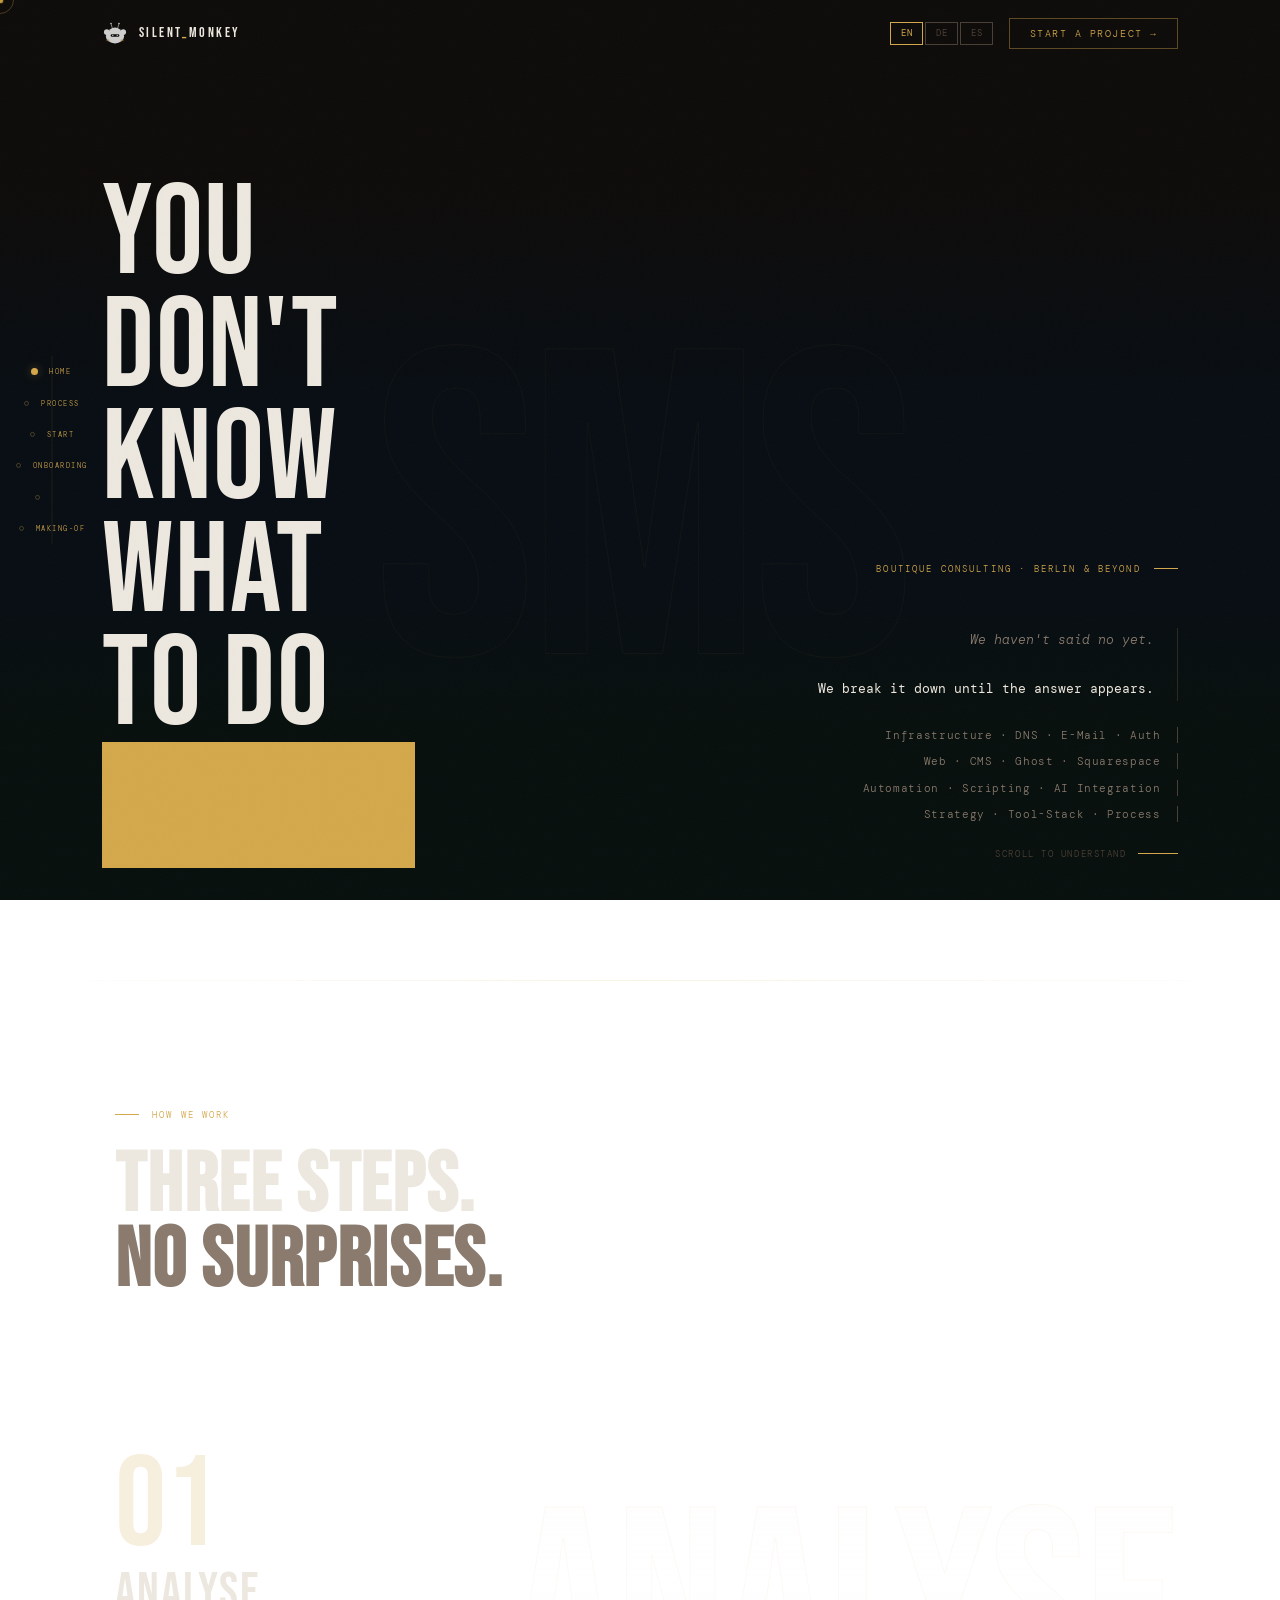
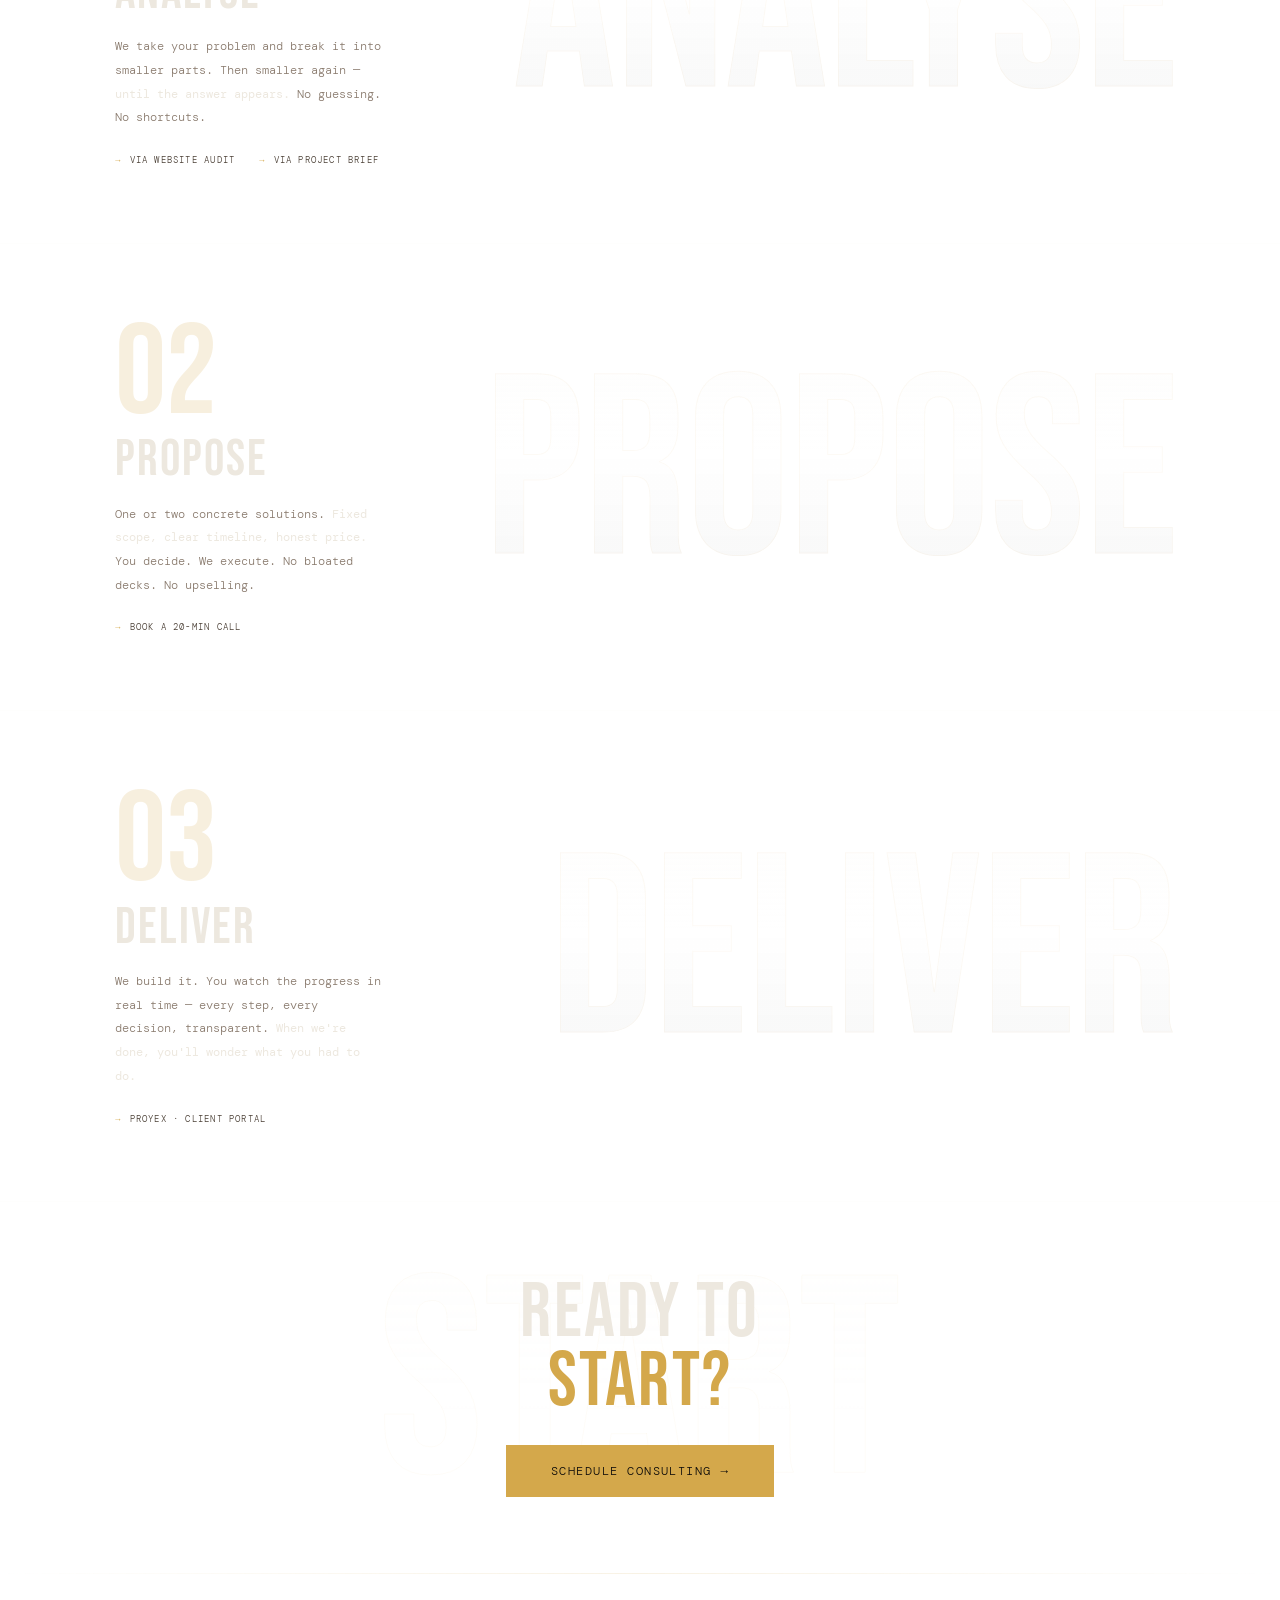
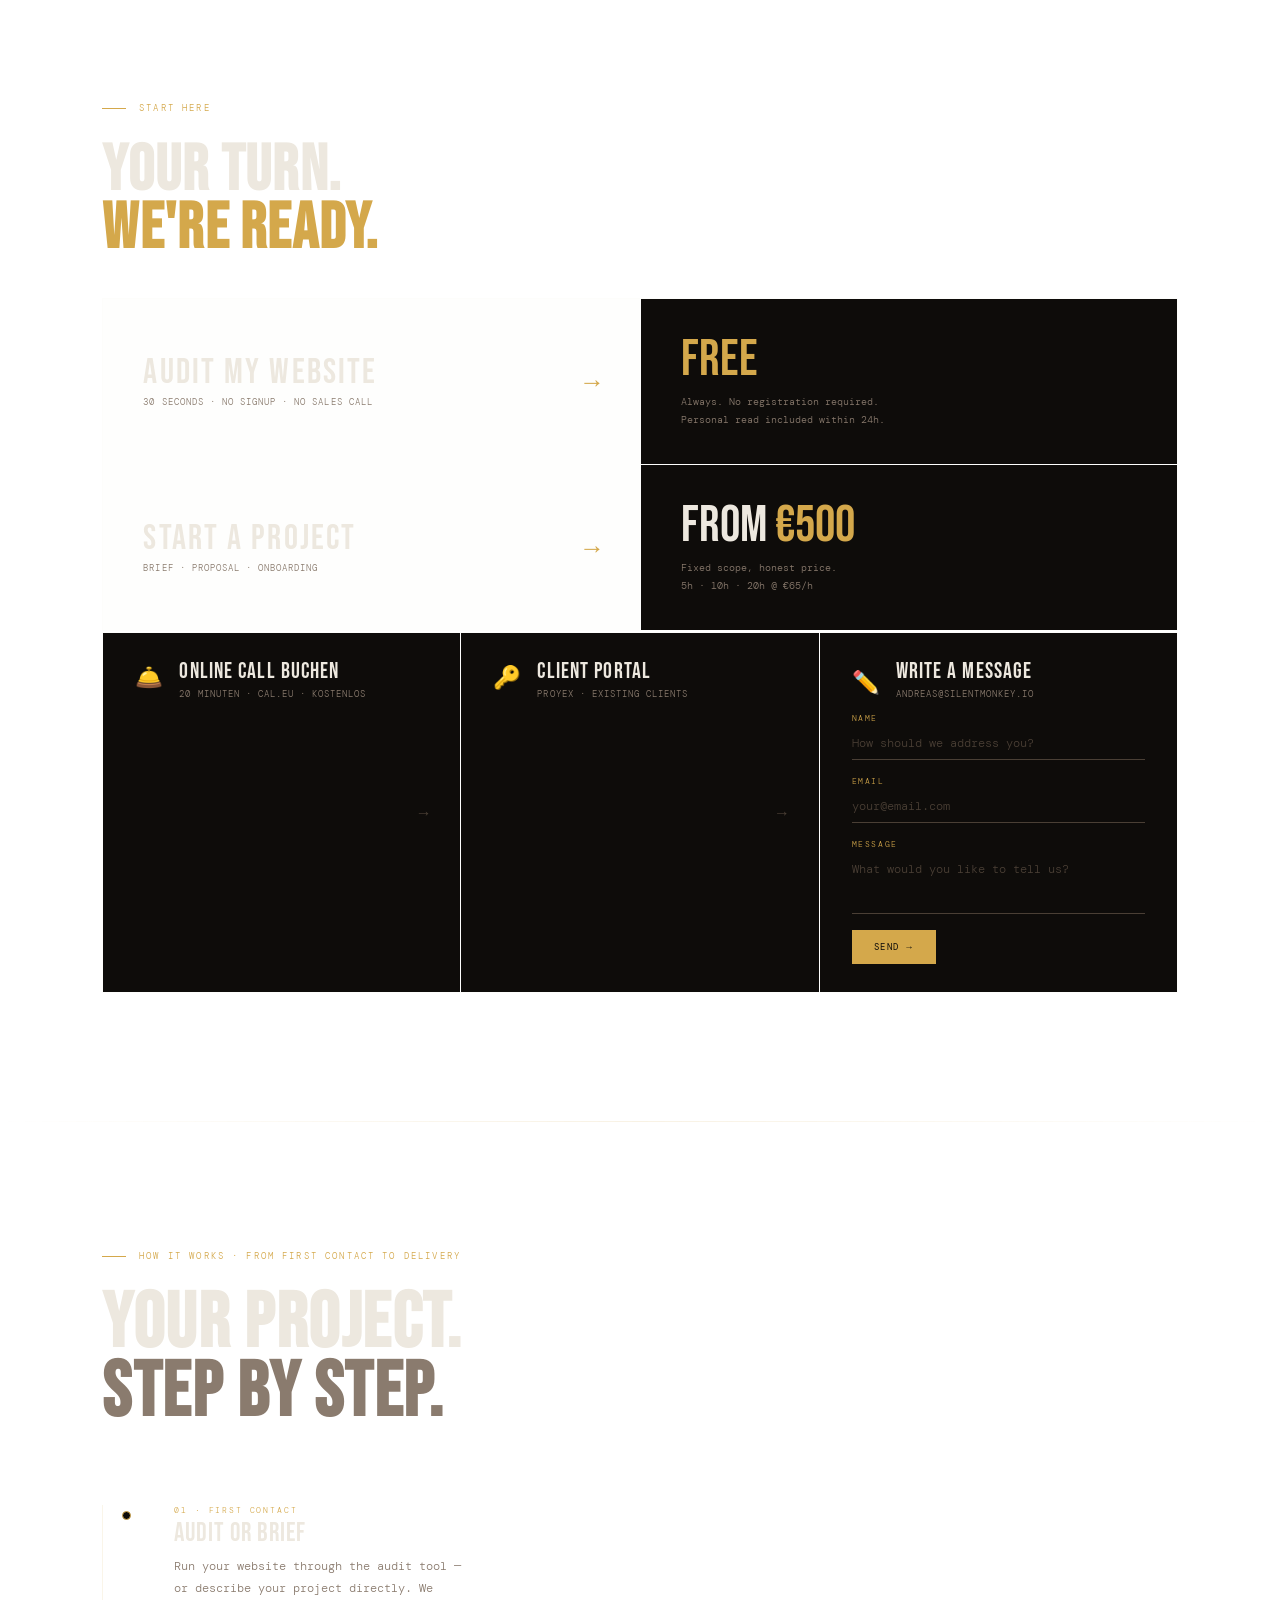
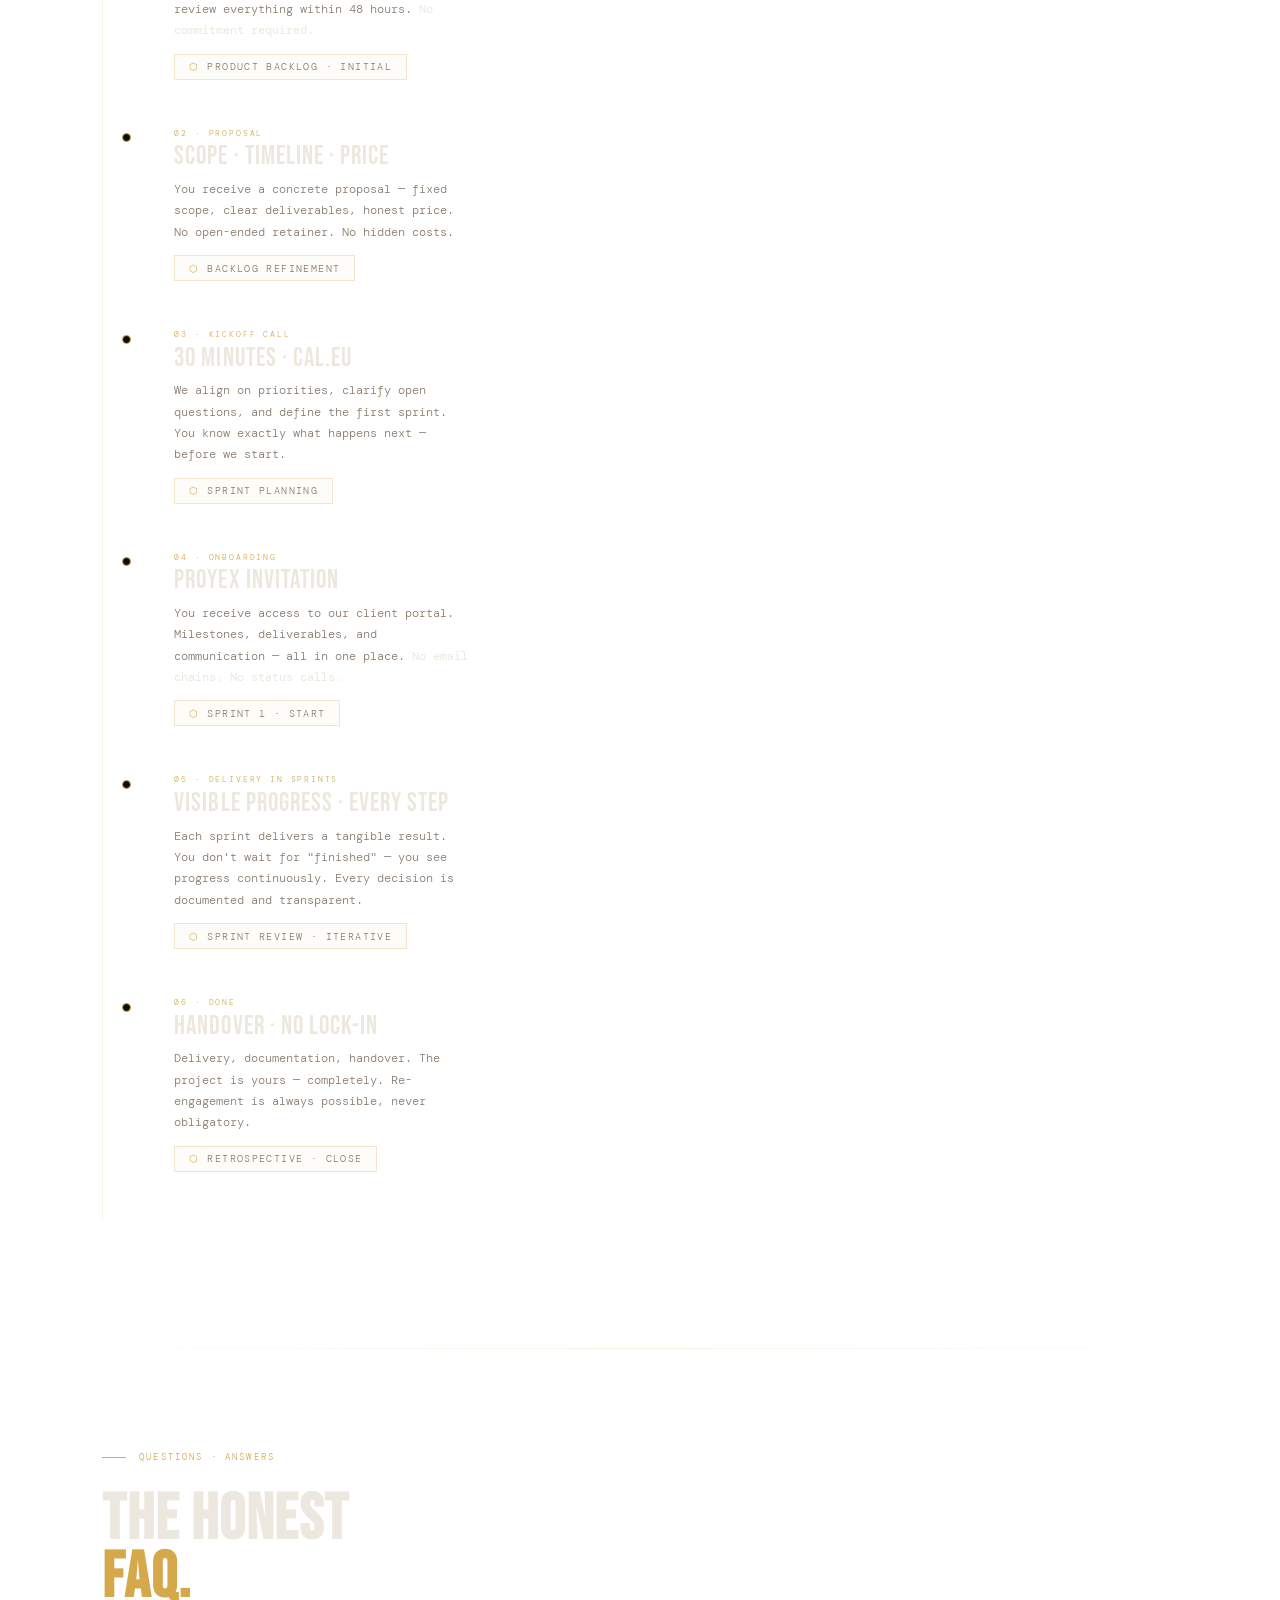
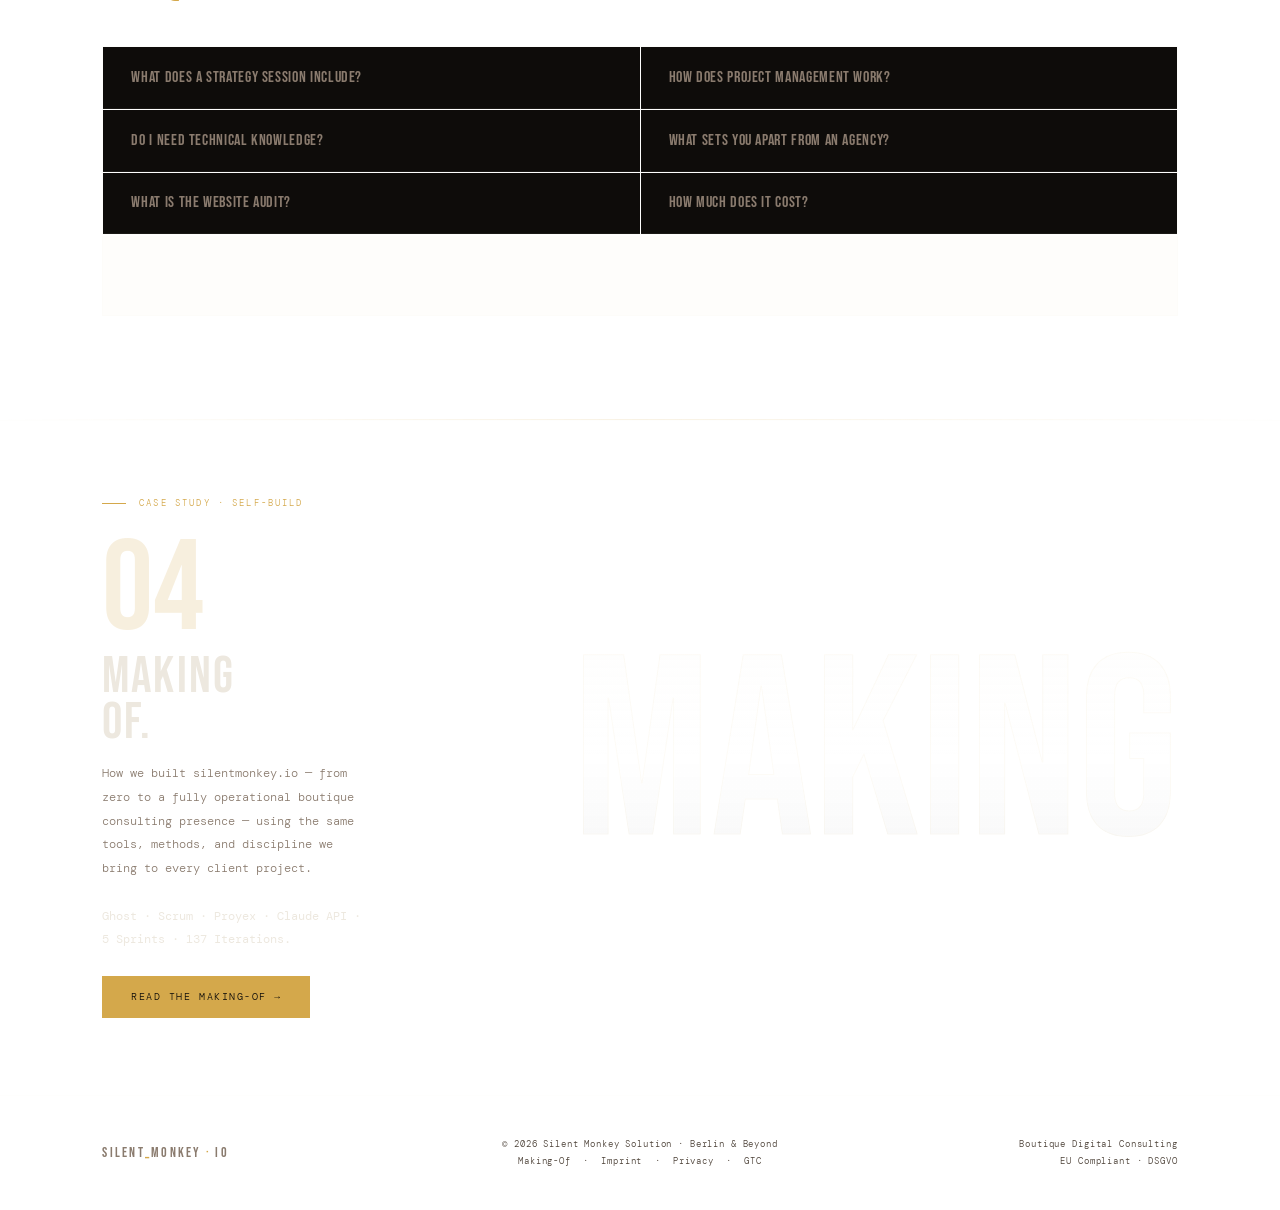
==== index.html @ f07a686a "Add files via upload mit _nav" ====
<!DOCTYPE html>
<html lang="en">
<head>
  <meta charset="UTF-8">
  <meta name="viewport" content="width=device-width, initial-scale=1.0">
  <title>Silent Monkey Solution — Boutique Digital Consulting</title>
  <link href="https://fonts.googleapis.com/css2?family=Bebas+Neue&family=DM+Mono:ital,wght@0,300;0,400;1,300&display=swap" rel="stylesheet">
  <style>
    *, *::before, *::after { box-sizing: border-box; margin: 0; padding: 0; }

    :root {
      --fg:     #ede8df;
      --muted:  #8a7b6e;
      --dim:    #4a3f35;
      --accent: #d4a84b;
      --font-d: "Bebas Neue", sans-serif;
      --font-m: "DM Mono", monospace;
      --pad:    clamp(4rem, 8vw, 7rem);
      --pad-l:  clamp(4.5rem, 9vw, 8rem);
      --max-w:  1280px; /* left side accounts for dot nav */
      --zone-1: #0e0c0a;
      --zone-2: #080e14;
      --zone-3: #08100e;
    }

    #zone-hero    { padding-left: var(--pad-l); }
    #zone-process { padding-left: 0; }
    .process-head { padding-left: var(--pad-l); }
    .step         { padding-left: var(--pad-l); }
    .cta-bridge   { padding-left: var(--pad-l); }
    #zone-start   { padding-left: var(--pad-l); }
    #zone-onboarding { padding-left: var(--pad-l); }
    #zone-faq     { padding-left: var(--pad-l); }
    #zone-making  { padding-left: var(--pad-l); }
    footer        { padding-left: var(--pad-l); }

    body {
      color: var(--fg);
      font-family: var(--font-m);
      font-weight: 300;
      overflow-x: hidden;
      cursor: none;
      background: linear-gradient(
        180deg,
        var(--zone-1)  0%,
        var(--zone-1)  20%,
        var(--zone-2)  45%,
        var(--zone-2)  65%,
        var(--zone-3)  80%,
        var(--zone-3)  100%
      );
      background-attachment: fixed;
    }

    /* ── MAX WIDTH — concentrated, boutique ── */
    .site-wrapper {
      max-width: var(--max-w);
      margin: 0 auto;
      position: relative;
      box-shadow: 0 0 120px rgba(0,0,0,.6);
    }

    ::selection { background: var(--accent); color: #0e0c0a; }

    body::after {
      content: '';
      position: fixed; inset: 0;
      pointer-events: none; z-index: 500; opacity: .022;
      background-image: url("data:image/svg+xml,%3Csvg viewBox='0 0 200 200' xmlns='http://www.w3.org/2000/svg'%3E%3Cfilter id='n'%3E%3CfeTurbulence type='fractalNoise' baseFrequency='.85' numOctaves='4' stitchTiles='stitch'/%3E%3C/filter%3E%3Crect width='100%25' height='100%25' filter='url(%23n)'/%3E%3C/svg%3E");
      background-size: 180px;
    }

    /* ── CURSOR ── */
    .cur   { position: fixed; width: 7px; height: 7px; background: var(--accent); border-radius: 50%; pointer-events: none; z-index: 9999; transform: translate(-50%,-50%); mix-blend-mode: difference; }
    .cur-r { position: fixed; width: 28px; height: 28px; border: 1px solid rgba(212,168,75,.3); border-radius: 50%; pointer-events: none; z-index: 9998; transform: translate(-50%,-50%); transition: width .2s, height .2s, border-color .2s; }
    body:has(a:hover) .cur-r,
    body:has(button:hover) .cur-r { width: 44px; height: 44px; border-color: var(--accent); }

    /* ── HEADER ── */
    .site-header {
      position: sticky; top: 0; left: 0; right: 0; z-index: 200;
      padding: 1.1rem var(--pad);
      display: flex; align-items: center; justify-content: space-between;
      transition: background .4s, border-color .4s;
      border-bottom: 1px solid transparent;
    }
    .site-header.on {
      background: rgba(14,12,10,.94);
      backdrop-filter: blur(14px);
      border-color: rgba(237,232,223,.06);
    }

    .logo-wrap {
      display: flex; align-items: center; gap: .65rem;
      text-decoration: none; transition: opacity .3s;
    }
    .logo-wrap:hover { opacity: .75; }

    .logo-mark { width: 26px; height: 26px; flex-shrink: 0; opacity: .8; transition: opacity .3s; }
    .logo-wrap:hover .logo-mark { opacity: 1; }

    .logo-text { font-family: var(--font-d); font-size: .85rem; letter-spacing: .18em; color: var(--fg); }
    .logo-text b { color: var(--accent); font-weight: 400; }

    /* ── LANG SWITCHER ── */
    .lang-sw { display: flex; gap: 2px; }
    .lbtn {
      background: none; border: 1px solid var(--dim);
      color: var(--dim); font-family: var(--font-m);
      font-size: .58rem; letter-spacing: .1em;
      padding: .28rem .6rem; cursor: none;
      transition: all .2s;
    }
    .lbtn.active, .lbtn:hover { border-color: var(--accent); color: var(--accent); }
    .lbtn.loading { opacity: .4; pointer-events: none; }
    .header-cta {
      font-family: var(--font-m); font-size: .6rem;
      letter-spacing: .16em; text-transform: uppercase;
      color: var(--accent); border: 1px solid rgba(212,168,75,.4);
      padding: .5rem 1.2rem; text-decoration: none; cursor: none;
      transition: background .2s, color .2s;
    }
    .header-cta:hover { background: var(--accent); color: #0e0c0a; }

    /* ── DOT NAV ── */
    .dot-nav {
      position: fixed; left: max(1rem, calc(50% - var(--max-w)/2 + 1rem));
      top: 50%; transform: translateY(-50%);
      z-index: 300; display: flex; flex-direction: column; align-items: center;
    }
    .dot-rail {
      position: absolute; left: 50%; top: 0; bottom: 0;
      width: 1px; background: rgba(212,168,75,.1); transform: translateX(-50%);
    }
    .dot-item {
      position: relative; display: flex; align-items: center;
      gap: .75rem; padding: .7rem 0; cursor: none; z-index: 1;
    }
    .dot {
      width: 5px; height: 5px; border-radius: 50%;
      border: 1px solid rgba(212,168,75,.3); background: transparent;
      transition: all .3s; flex-shrink: 0; position: relative; z-index: 2;
    }
    .dot-item.active .dot {
      background: var(--accent); border-color: var(--accent);
      box-shadow: 0 0 7px rgba(212,168,75,.4); transform: scale(1.4);
    }
    .dot-label {
      font-size: .46rem; letter-spacing: .2em; text-transform: uppercase;
      color: var(--accent); white-space: nowrap; opacity: 0;
      transform: translateX(-4px); transition: opacity .2s, transform .2s;
      pointer-events: none;
    }
    .dot-item:hover .dot-label,
    .dot-item.active .dot-label { opacity: 1; transform: translateX(0); }
    .dot-item:hover .dot { border-color: var(--accent); background: rgba(212,168,75,.15); }

    /* ── SHARED ── */
    .tag {
      font-size: .56rem; letter-spacing: .24em; text-transform: uppercase;
      color: var(--accent); display: flex; align-items: center; gap: .8rem;
      margin-bottom: 1.75rem;
    }
    .tag::before { content: ''; width: 1.5rem; height: 1px; background: var(--accent); }

    .sep { height: 1px; background: linear-gradient(90deg, transparent, rgba(212,168,75,.15), transparent); }

    .rv { opacity: 0; transform: translateY(1.6rem); transition: opacity .7s ease, transform .7s ease; }
    .rv.in { opacity: 1; transform: none; }
    .d1 { transition-delay: .1s; } .d2 { transition-delay: .2s; } .d3 { transition-delay: .3s; }

    .btn-fill {
      display: inline-block; font-family: var(--font-m); font-size: .6rem;
      letter-spacing: .16em; text-transform: uppercase; color: #0e0c0a;
      background: var(--accent); border: none; padding: .9rem 1.8rem;
      cursor: none; text-decoration: none; transition: opacity .2s, transform .15s;
    }
    .btn-fill:hover { opacity: .82; transform: translateY(-2px); }

    /* ── HERO ANIMATION ── */
    .hero-hl-anim {
      font-family: var(--font-d);
      font-size: clamp(3.5rem, 10vw, 10rem);
      line-height: .88; letter-spacing: .01em;
      color: var(--fg);
      position: relative;
      display: flex; flex-direction: column;
    }

    .hl-line {
      display: block;
      opacity: 0;
      transform: translateY(-120px);
      /* will be animated via JS */
    }

    .hl-line.dropped {
      animation: dropBounce .7s cubic-bezier(.22,.61,.36,1) forwards;
    }

    .hl-line.final {
      opacity: 1;
      transform: none;
    }

    @keyframes dropBounce {
      0%   { opacity: 1; transform: translateY(-110px); }
      65%  { transform: translateY(10px); }
      80%  { transform: translateY(-5px); }
      92%  { transform: translateY(3px); }
      100% { opacity: 1; transform: translateY(0); }
    }

    /* WE DO! line — gold block then revealed */
    .hl-wedo { position: relative; }

    .wedo-block {
      display: inline-block;
      background: var(--accent);
      color: var(--accent);
      padding: .05em .15em;
      position: relative;
      transition: background 1.4s ease, color 1s ease .5s;
    }

    .wedo-block.revealed {
      background: transparent;
      color: var(--accent);
    }

    /* hero aside stays hidden until animation done */
    .hero-aside { opacity: 0; transition: opacity 1.2s ease; }
    .hero-aside.show { opacity: 1; }
    #zone-hero {
      min-height: 100svh;
      display: flex; flex-direction: column; justify-content: flex-end;
      padding: var(--pad); padding-top: 7rem;
      padding-bottom: clamp(4rem, 9vw, 7rem);
      position: relative; overflow: hidden;
    }

    .hero-ghost {
      position: absolute; font-family: var(--font-d);
      font-size: clamp(11rem, 34vw, 38rem); color: transparent;
      -webkit-text-stroke: 1px rgba(212,168,75,.04);
      top: 50%; left: 50%; transform: translate(-50%, -50%);
      white-space: nowrap; pointer-events: none; user-select: none;
      letter-spacing: -.02em; animation: glow 9s ease-in-out infinite;
    }
    @keyframes glow { 0%,100%{opacity:.35} 50%{opacity:.8} }

    .hero-inner {
      display: grid; grid-template-columns: 1fr 1fr;
      gap: 2rem; align-items: end; position: relative; z-index: 2;
    }

    .hero-hl {
      font-family: var(--font-d);
      font-size: clamp(3.5rem, 10vw, 10rem);
      line-height: .86; letter-spacing: .01em; color: var(--fg);
    }
    .hero-hl em { color: var(--accent); font-style: normal; display: block; }

    /* Right side — pushed to right edge */
    .hero-aside {
      display: flex; flex-direction: column; gap: 1.6rem;
      padding-bottom: .5rem;
      align-items: flex-end; text-align: right;
    }

    .hero-aside .tag { justify-content: flex-end; }
    .hero-aside .tag::before { display: none; }
    .hero-aside .tag::after { content: ''; width: 1.5rem; height: 1px; background: var(--accent); }

    .hero-claim {
      font-size: clamp(.74rem, 1vw, .88rem); color: var(--muted);
      font-style: italic; line-height: 1.9;
      border-right: 1px solid rgba(212,168,75,.18);
      border-left: none;
      padding-right: 1.4rem; padding-left: 0;
      text-align: right;
    }
    .hero-claim strong { color: var(--fg); font-style: normal; font-weight: 400; }

    .hero-statements { display: flex; flex-direction: column; gap: .65rem; align-items: flex-end; }
    .statement {
      font-size: .67rem; letter-spacing: .06em; color: var(--muted);
      padding-right: 1rem; padding-left: 0;
      border-right: 1px solid var(--dim); border-left: none;
      line-height: 1.5; transition: color .2s, border-color .2s;
      text-align: right;
    }
    .statement:hover { color: var(--fg); border-color: var(--accent); }

    .scan {
      display: flex; align-items: center; gap: .7rem; flex-direction: row-reverse;
      font-size: .54rem; letter-spacing: .18em; text-transform: uppercase; color: var(--dim);
    }
    .scan-line { width: 2.5rem; height: 1px; background: var(--dim); position: relative; overflow: hidden; }
    .scan-line::after { content: ''; position: absolute; inset: 0; left: -100%; background: var(--accent); animation: sl 3s ease-in-out infinite; }
    @keyframes sl { 0%{left:-100%} 100%{left:100%} }

    /* ── ZONE 2 · PROCESS ── */
    #zone-process { padding-top: clamp(5rem, 10vw, 8rem); }

    .process-head { padding-right: var(--pad); padding-bottom: clamp(3rem, 6vw, 5rem); text-align: left; }
    .process-head h2 {
      font-family: var(--font-d);
      font-size: clamp(2.8rem, 6.5vw, 5.5rem);
      line-height: .9; letter-spacing: .02em; margin-top: .75rem;
    }
    .process-head h2 em { color: var(--muted); font-style: normal; }

    .step {
      padding: clamp(3rem, 6vw, 5rem) var(--pad) clamp(3rem, 6vw, 5rem) var(--pad-l);
      border-top: 1px solid rgba(237,232,223,.06);
      position: relative; overflow: hidden;
      transition: background .35s;
    }
    .step:hover { background: rgba(212,168,75,.028); }

    /* Ghost capital letters — inverted vertical gradient inside outline */
    .step-ghost {
      position: absolute; font-family: var(--font-d);
      font-size: clamp(7rem, 20vw, 20rem);
      top: 50%; right: var(--pad); transform: translateY(-50%);
      line-height: 1; pointer-events: none; user-select: none;
      /* Inverted gradient inside the letter shape */
      background: linear-gradient(
        180deg,
        rgba(237,232,223,.07) 0%,
        rgba(14,12,10,.0)  40%,
        rgba(8,16,12,.04)  100%
      );
      -webkit-background-clip: text;
      background-clip: text;
      color: transparent;
      -webkit-text-stroke: 1px rgba(212,168,75,.055);
      transition: -webkit-text-stroke-color .35s;
    }
    .step:hover .step-ghost { -webkit-text-stroke-color: rgba(212,168,75,.18); }

    .step-in { max-width: 52%; position: relative; z-index: 2; }

    .step-n {
      font-family: var(--font-d);
      font-size: clamp(4rem, 10vw, 8.5rem);
      line-height: .85; color: var(--accent); opacity: .18;
      margin-bottom: .5rem; transition: opacity .3s;
    }
    .step:hover .step-n { opacity: .5; }

    .step-title {
      font-family: var(--font-d);
      font-size: clamp(1.8rem, 4vw, 3.5rem);
      line-height: .9; letter-spacing: .04em; color: var(--fg);
      margin-bottom: 1.2rem; transition: color .3s;
    }
    .step:hover .step-title { color: var(--accent); }

    .step-body { font-size: clamp(.72rem, .95vw, .82rem); color: var(--muted); line-height: 1.95; max-width: 38ch; }
    .step-body strong { color: var(--fg); font-weight: 400; }

    .step-paths { display: flex; gap: 1.5rem; margin-top: 1.5rem; flex-wrap: wrap; }
    .path-hint {
      display: flex; align-items: center; gap: .5rem;
      font-size: .54rem; letter-spacing: .14em; text-transform: uppercase;
      color: var(--dim); text-decoration: none;
      transition: color .2s;
    }
    .path-hint::before { content: '→'; color: var(--accent); }
    .path-hint:hover { color: var(--accent); }

    /* ── CTA BRIDGE — centered with ghost ── */
    .cta-bridge {
      padding: clamp(3rem, 6vw, 5rem) var(--pad);
      border-top: 1px solid rgba(237,232,223,.06);
      display: flex; flex-direction: column; align-items: center;
      justify-content: center; gap: 1.75rem; text-align: center;
      position: relative; overflow: hidden;
    }
    .cta-bridge-ghost {
      position: absolute; font-family: var(--font-d);
      font-size: clamp(8rem, 22vw, 22rem);
      top: 50%; left: 50%; transform: translate(-50%, -50%);
      line-height: 1; pointer-events: none; user-select: none;
      background: linear-gradient(180deg, rgba(237,232,223,.05) 0%, rgba(14,12,10,0) 60%);
      -webkit-background-clip: text; background-clip: text;
      color: transparent;
      -webkit-text-stroke: 1px rgba(212,168,75,.04);
      white-space: nowrap;
    }
    .cta-hl {
      font-family: var(--font-d);
      font-size: clamp(2.5rem, 6vw, 5rem); line-height: .9; letter-spacing: .03em;
      position: relative; z-index: 2;
    }
    .cta-hl em { color: var(--accent); font-style: normal; }
    .cta-bridge .btn-fill { position: relative; z-index: 2; }

    /* ── ZONE 3 · ONBOARDING TIMELINE ── */
    #zone-onboarding {
      padding: clamp(5rem, 10vw, 8rem) var(--pad);
      position: relative; overflow: hidden;
    }

    .onboarding-head { margin-bottom: clamp(3rem, 6vw, 5rem); }
    .onboarding-h {
      font-family: var(--font-d);
      font-size: clamp(2.5rem, 6vw, 5rem);
      line-height: .9; letter-spacing: .02em; margin-top: .75rem;
    }
    .onboarding-h em { color: var(--muted); font-style: normal; }

    /* Vertical timeline */
    .timeline {
      display: flex; flex-direction: column;
      position: relative; max-width: 680px;
    }

    .timeline::before {
      content: '';
      position: absolute; left: 0; top: 0; bottom: 0;
      width: 1px; background: rgba(212,168,75,.12);
    }

    .tl-item {
      display: grid; grid-template-columns: 3rem 1fr;
      gap: 1.5rem; padding-bottom: 3rem;
      position: relative;
      opacity: 0; transform: translateX(-1rem);
      transition: opacity .6s ease, transform .6s ease;
    }
    .tl-item.in { opacity: 1; transform: none; }

    .tl-dot-wrap {
      display: flex; flex-direction: column; align-items: center;
      position: relative; padding-top: .35rem;
    }
    .tl-dot {
      width: 9px; height: 9px; border-radius: 50%;
      border: 1px solid var(--accent); background: var(--zone-1);
      flex-shrink: 0; position: relative; z-index: 2;
      transition: background .3s;
    }
    .tl-item:hover .tl-dot { background: var(--accent); }

    .tl-body {}

    .tl-step {
      font-size: .52rem; letter-spacing: .22em; text-transform: uppercase;
      color: var(--accent); margin-bottom: .4rem;
    }

    .tl-title {
      font-family: var(--font-d); font-size: clamp(1.1rem, 2.2vw, 1.6rem);
      letter-spacing: .04em; color: var(--fg); margin-bottom: .6rem;
      line-height: .95;
    }

    .tl-desc {
      font-size: .72rem; color: var(--muted); line-height: 1.85; max-width: 42ch;
    }
    .tl-desc strong { color: var(--fg); font-weight: 400; }

    /* Scrum badge — larger, readable */
    .scrum-badge {
      display: inline-flex; align-items: center; gap: .5rem;
      margin-top: .75rem;
      font-size: .62rem; letter-spacing: .14em; text-transform: uppercase;
      color: var(--muted); border: 1px solid rgba(212,168,75,.25);
      padding: .35rem .85rem; background: rgba(212,168,75,.04);
    }
    .scrum-badge::before { content: '⬡'; color: var(--accent); font-size: .65rem; }

    /* ── ZONE 4 · START ── */
    #zone-start {
      padding: clamp(5rem, 10vw, 8rem) var(--pad);
      position: relative; overflow: hidden;
    }

    .intake-ghost {
      position: absolute; font-family: var(--font-d);
      font-size: clamp(7rem, 18vw, 18rem);
      bottom: -1rem; left: -1rem;
      pointer-events: none; user-select: none; line-height: 1;
      background: linear-gradient(180deg, rgba(237,232,223,.06) 0%, rgba(14,12,10,0) 60%);
      -webkit-background-clip: text; background-clip: text;
      color: transparent;
      -webkit-text-stroke: 1px rgba(212,168,75,.04);
    }

    .intake-header { margin-bottom: 2.5rem; position: relative; z-index: 2; text-align: left; }
    .intake-h {
      font-family: var(--font-d);
      font-size: clamp(2rem, 5vw, 4.2rem);
      line-height: .9; letter-spacing: .02em; margin-bottom: 1rem; margin-top: .75rem; text-align: left;
    }
    .intake-h em { color: var(--accent); font-style: normal; }

    /* 2×2 CTA grid */
    .start-grid {
      display: grid; grid-template-columns: 1fr 1fr;
      gap: 1px; background: rgba(237,232,223,.06);
      border: 1px solid rgba(237,232,223,.06);
      margin-bottom: 1px; position: relative; z-index: 2;
    }

    .start-cta-block {
      display: flex; align-items: center; justify-content: space-between;
      gap: 1rem; padding: 2.2rem 2.5rem;
      background: transparent; text-decoration: none; cursor: none;
      transition: background .25s;
      border: none;
    }
    .start-cta-filled,
    .start-cta-ghost {
      background: rgba(237,232,223,.025);
    }
    .start-cta-filled .scta-label,
    .start-cta-ghost .scta-label { color: var(--fg); }
    .start-cta-filled .scta-sub,
    .start-cta-ghost .scta-sub { color: var(--muted); }
    .start-cta-filled .scta-arrow,
    .start-cta-ghost .scta-arrow { color: var(--accent); }

    .start-cta-filled:hover,
    .start-cta-ghost:hover { background: var(--accent); }
    .start-cta-filled:hover .scta-label,
    .start-cta-ghost:hover .scta-label { color: #0e0c0a; }
    .start-cta-filled:hover .scta-sub,
    .start-cta-ghost:hover .scta-sub { color: rgba(14,12,10,.6); }
    .start-cta-filled:hover .scta-arrow,
    .start-cta-ghost:hover .scta-arrow { color: #0e0c0a; }

    .scta-label {
      font-family: var(--font-d); font-size: clamp(1.4rem, 2.8vw, 2.2rem);
      letter-spacing: .06em; line-height: 1;
      color: var(--fg);
    }
    .scta-sub {
      font-size: .54rem; letter-spacing: .12em; text-transform: uppercase;
      margin-top: .35rem; color: var(--muted);
    }
    .scta-arrow { font-size: 1.6rem; flex-shrink: 0; transition: transform .2s; color: var(--accent); }
    .start-cta-block:hover .scta-arrow { transform: translateX(5px); }

    .start-info-block {
      display: flex; flex-direction: column; justify-content: center;
      padding: 2.2rem 2.5rem; background: var(--zone-1);
    }
    .start-info-value {
      font-family: var(--font-d); font-size: clamp(2rem, 4vw, 3.2rem);
      line-height: 1; color: var(--fg); margin-bottom: .5rem;
    }
    .start-info-value em { color: var(--accent); font-style: normal; }
    .start-info-sub { font-size: .62rem; color: var(--muted); line-height: 1.8; }

    /* ── THREE CONTACT BUTTONS ── */
    .contact-row {
      display: grid; grid-template-columns: 1fr 1fr 1fr;
      gap: 1px; background: rgba(237,232,223,.06);
      border: 1px solid rgba(237,232,223,.06);
      margin-top: 1px; position: relative; z-index: 2;
    }

    .contact-btn {
      display: flex; align-items: flex-start; gap: 1rem;
      padding: 1.75rem 2rem;
      background: var(--zone-1); text-decoration: none; cursor: none;
      transition: background .25s;
      border: none; width: 100%; text-align: left;
    }
    .contact-btn:hover { background: rgba(212,168,75,.05); }

    .contact-icon { font-size: 1.4rem; flex-shrink: 0; margin-top: .1rem; }

    .contact-body { display: flex; flex-direction: column; gap: .3rem; flex: 1; }

    .contact-label {
      font-family: var(--font-d); font-size: clamp(1rem, 2vw, 1.4rem);
      letter-spacing: .05em; color: var(--fg); line-height: 1;
      transition: color .2s;
    }
    .contact-btn:hover .contact-label { color: var(--accent); }

    .contact-sub {
      font-size: .54rem; letter-spacing: .12em; text-transform: uppercase;
      color: var(--muted); line-height: 1.5;
    }

    .contact-arrow {
      font-size: 1rem; color: var(--dim); align-self: center; flex-shrink: 0;
      transition: transform .2s, color .2s;
    }
    .contact-btn:hover .contact-arrow { transform: translateX(4px); color: var(--accent); }

    /* Inline form inside contact block 3 */
    .contact-form { display: flex; flex-direction: column; gap: 1rem; width: 100%; }
    .cf-field { display: flex; flex-direction: column; gap: .3rem; }
    .cf-field label { font-size: .5rem; letter-spacing: .2em; text-transform: uppercase; color: var(--accent); }
    .cf-field input, .cf-field textarea {
      background: transparent; border: none;
      border-bottom: 1px solid var(--dim); color: var(--fg);
      font-family: var(--font-m); font-size: .72rem; font-weight: 300;
      padding: .5rem 0; outline: none; width: 100%; resize: none;
      transition: border-color .2s;
    }
    .cf-field input::placeholder, .cf-field textarea::placeholder { color: var(--dim); }
    .cf-field input:focus, .cf-field textarea:focus { border-color: var(--accent); }
    .cf-field textarea { min-height: 60px; }
    .cf-submit {
      background: var(--accent); border: none; color: #0e0c0a;
      font-family: var(--font-m); font-size: .58rem; letter-spacing: .16em;
      text-transform: uppercase; padding: .7rem 1.4rem;
      cursor: none; transition: opacity .2s; align-self: flex-start;
    }
    .cf-submit:hover { opacity: .82; }

    /* ── ZONE 5 · FAQ ── */
    #zone-faq { padding: clamp(4rem, 8vw, 7rem) var(--pad); }

    .faq-h {
      font-family: var(--font-d);
      font-size: clamp(2rem, 5vw, 4rem);
      line-height: .9; letter-spacing: .02em; margin-bottom: 2.5rem; margin-top: .75rem;
    }
    .faq-h em { color: var(--accent); font-style: normal; }

    .faq-grid-2col {
      display: grid; grid-template-columns: 1fr 1fr;
      gap: 1px; background: rgba(237,232,223,.06);
      border: 1px solid rgba(237,232,223,.06); margin-bottom: 1px;
    }
    .faq-q {
      padding: 1.3rem 1.75rem; cursor: none;
      font-family: var(--font-d); font-size: clamp(.85rem, 1.5vw, 1rem);
      letter-spacing: .04em; color: var(--muted);
      background: var(--zone-1);
      transition: color .2s, background .2s;
      border-bottom: 1px solid rgba(237,232,223,.06);
      user-select: none;
    }
    .faq-q:hover { color: var(--accent); background: rgba(212,168,75,.03); }
    .faq-q.active { color: var(--accent); background: rgba(212,168,75,.05); }

    .faq-answer-wrap {
      border: 1px solid rgba(237,232,223,.06); border-top: none;
      background: rgba(212,168,75,.02); min-height: 5rem; padding: 1.5rem 1.75rem;
    }
    .faq-answer-text {
      font-size: .74rem; color: var(--muted); line-height: 1.95;
      opacity: 0; transform: translateY(4px);
      transition: opacity .3s ease, transform .3s ease;
    }
    .faq-answer-text.visible { opacity: 1; transform: none; }
    .faq-answer-empty { font-size: .54rem; letter-spacing: .18em; text-transform: uppercase; color: var(--dim); }

    /* ── ZONE 6 · MAKING OF ── */
    #zone-making {
      padding: clamp(3rem, 6vw, 5rem) var(--pad);
      border-top: 1px solid rgba(237,232,223,.06);
      position: relative; overflow: hidden;
      transition: background .35s;
    }
    #zone-making:hover { background: rgba(212,168,75,.02); }

    .making-ghost {
      position: absolute; font-family: var(--font-d);
      font-size: clamp(7rem, 20vw, 20rem);
      top: 50%; right: var(--pad); transform: translateY(-50%);
      line-height: 1; pointer-events: none; user-select: none;
      background: linear-gradient(
        180deg,
        rgba(237,232,223,.06) 0%,
        rgba(14,12,10,0) 50%,
        rgba(9,8,16,.04) 100%
      );
      -webkit-background-clip: text; background-clip: text;
      color: transparent;
      -webkit-text-stroke: 1px rgba(212,168,75,.05);
    }

    .making-in { max-width: 52%; position: relative; z-index: 2; }

    .making-n {
      font-family: var(--font-d);
      font-size: clamp(4rem, 10vw, 8.5rem);
      line-height: .85; color: var(--accent); opacity: .18; margin-bottom: .5rem;
    }
    #zone-making:hover .making-n { opacity: .5; }

    .making-title {
      font-family: var(--font-d); font-size: clamp(1.8rem, 4vw, 3.5rem);
      line-height: .9; letter-spacing: .04em; color: var(--fg);
      margin-bottom: 1rem; transition: color .3s;
    }
    #zone-making:hover .making-title { color: var(--accent); }

    .making-body {
      font-size: clamp(.72rem, .95vw, .82rem); color: var(--muted);
      line-height: 1.95; max-width: 38ch; margin-bottom: 1.5rem;
    }
    .making-body strong { color: var(--fg); font-weight: 400; }

    /* ── FOOTER ── */
    footer {
      padding: 2.5rem var(--pad);
      border-top: 1px solid rgba(237,232,223,.07);
      display: grid; grid-template-columns: 1fr auto 1fr;
      align-items: center; gap: 2rem;
    }
    .f-brand { font-family: var(--font-d); font-size: .88rem; letter-spacing: .16em; color: var(--muted); }
    .f-brand b { color: var(--accent); font-weight: 400; }
    .f-c { font-size: .54rem; letter-spacing: .1em; color: var(--dim); text-align: center; line-height: 2; }
    .f-r { text-align: right; font-size: .54rem; letter-spacing: .1em; color: var(--dim); line-height: 2; }
    .f-link { color: var(--dim); text-decoration: none; transition: color .2s; }
    .f-link:hover { color: var(--accent); }

    /* ── RESPONSIVE ── */
    @media (max-width: 860px) {
      :root { --pad: clamp(1.5rem, 5vw, 3rem); --pad-l: clamp(1.5rem, 5vw, 3rem); }
      .hero-inner { grid-template-columns: 1fr; gap: 2.5rem; }
      .hero-aside { align-items: flex-start; text-align: left; }
      .hero-aside .tag { justify-content: flex-start; }
      .hero-aside .tag::before { display: flex; }
      .hero-aside .tag::after { display: none; }
      .hero-claim { border-left: 1px solid rgba(212,168,75,.18); border-right: none; padding-left: 1.4rem; padding-right: 0; text-align: left; }
      .hero-statements { align-items: flex-start; }
      .statement { border-left: 1px solid var(--dim); border-right: none; padding-left: 1rem; padding-right: 0; text-align: left; }
      .scan { flex-direction: row; }
      .step-in { max-width: 100%; }
      .step-ghost { display: none; }
      .making-in { max-width: 100%; }
      .making-ghost { display: none; }
      .start-grid { grid-template-columns: 1fr; }
      .contact-row { grid-template-columns: 1fr; }
      .faq-grid-2col { grid-template-columns: 1fr; }
      footer { grid-template-columns: 1fr; text-align: center; }
      .f-r { text-align: center; }
      .dot-nav { display: none; }
      .cur, .cur-r { display: none; }
      body { cursor: auto; }
    }

    @media (max-width: 480px) {
      .start-grid { grid-template-columns: 1fr; }
    }
  </style>
</head>
<body>

  <div class="cur" id="cur"></div>
  <div class="cur-r" id="curR"></div>

  <div class="site-wrapper">

  <!-- ── HEADER ── -->
  <header class="site-header" id="siteHeader">
    <a href="#zone-hero" class="logo-wrap">
      <svg class="logo-mark" viewBox="0 0 300 270" xmlns="http://www.w3.org/2000/svg" fill="white">
        <ellipse cx="150" cy="175" rx="105" ry="80"/>
        <ellipse cx="55" cy="125" rx="32" ry="32"/>
        <ellipse cx="245" cy="125" rx="32" ry="32"/>
        <ellipse cx="150" cy="140" rx="78" ry="68"/>
        <rect x="100" y="148" width="100" height="30" rx="15" fill="#0e0c0a"/>
        <circle cx="124" cy="163" r="8" fill="white"/>
        <circle cx="176" cy="163" r="8" fill="white"/>
        <line x1="118" y1="76" x2="105" y2="32" stroke="white" stroke-width="7" stroke-linecap="round"/>
        <circle cx="104" cy="25" r="9" fill="white"/>
        <line x1="182" y1="76" x2="195" y2="32" stroke="white" stroke-width="7" stroke-linecap="round"/>
        <circle cx="196" cy="25" r="9" fill="white"/>
        <ellipse cx="68" cy="218" rx="20" ry="11" fill="#d4a84b" opacity=".55"/>
        <ellipse cx="232" cy="218" rx="20" ry="11" fill="#d4a84b" opacity=".55"/>
      </svg>
      <span class="logo-text">SILENT<b>_</b>MONKEY</span>
    </a>
    <a href="https://creative-fenglisu-87a3a2.netlify.app" class="nav-logo-link" style="display:none"></a>
    <div style="display:flex; align-items:center; gap:1rem;">
      <div class="lang-sw">
        <button class="lbtn active" id="lbtn-en" onclick="setLang('en')">EN</button>
        <button class="lbtn" id="lbtn-de" onclick="setLang('de')">DE</button>
        <button class="lbtn" id="lbtn-es" onclick="setLang('es')">ES</button>
      </div>
      <a href="#zone-start" class="header-cta" data-i="nav-cta">Start a project →</a>
    </div>
  </header>

  <!-- ── DOT NAV ── -->
  <nav class="dot-nav" id="dotNav" aria-label="Page sections">
    <div class="dot-rail"></div>
    <div class="dot-item active" data-target="zone-hero">
      <div class="dot"></div>
      <span class="dot-label">Home</span>
    </div>
    <div class="dot-item" data-target="zone-process">
      <div class="dot"></div>
      <span class="dot-label">Process</span>
    </div>
    <div class="dot-item" data-target="zone-start">
      <div class="dot"></div>
      <span class="dot-label">Start</span>
    </div>
    <div class="dot-item" data-target="zone-onboarding">
      <div class="dot"></div>
      <span class="dot-label">Onboarding</span>
    </div>
    <div class="dot-item" data-target="zone-faq">
      <div class="dot"></div>
      <span class="dot-label">FAQ</span>
    </div>
    <div class="dot-item" data-target="zone-making">
      <div class="dot"></div>
      <span class="dot-label">Making-Of</span>
    </div>
  </nav>

  <!-- ══════════════════════
       ZONE 1 · HERO
  ══════════════════════ -->
  <section id="zone-hero">
    <span class="hero-ghost" aria-hidden="true">SMS</span>
    <div class="hero-inner">

      <!-- ANIMATED HEADLINE -->
      <div class="hero-hl-anim" id="heroAnim" aria-label="You don't know what to do. We do!">
        <div class="hl-line" id="hl1">YOU</div>
        <div class="hl-line" id="hl2">DON'T</div>
        <div class="hl-line" id="hl3">KNOW</div>
        <div class="hl-line" id="hl4">WHAT</div>
        <div class="hl-line" id="hl5">TO DO</div>
        <div class="hl-line hl-wedo" id="hl6">
          <span class="wedo-block" id="wedoBlock">WE DO!</span>
        </div>
      </div>
      <div class="hero-aside rv d1">
        <p class="tag" data-i="hero-tag">Boutique Consulting · Berlin & Beyond</p>
        <p class="hero-claim" data-i="hero-claim">
          We haven't said no yet.<br><br>
          <strong>We break it down until the answer appears.</strong>
        </p>
        <div class="hero-statements">
          <p class="statement">Infrastructure · DNS · E-Mail · Auth</p>
          <p class="statement">Web · CMS · Ghost · Squarespace</p>
          <p class="statement">Automation · Scripting · AI Integration</p>
          <p class="statement">Strategy · Tool-Stack · Process</p>
        </div>
        <div class="scan">
          <div class="scan-line"></div>
          scroll to understand
        </div>
      </div>
    </div>
  </section>

  <div class="sep"></div>

  <!-- ══════════════════════
       ZONE 2 · PROCESS
  ══════════════════════ -->
  <section id="zone-process">

    <div class="process-head rv">
      <p class="tag">How we work</p>
      <h2><span data-i="process-title">THREE STEPS.</span><br><em data-i="process-sub">No surprises.</em></h2>
    </div>

    <div class="step rv">
      <span class="step-ghost" aria-hidden="true">ANALYSE</span>
      <div class="step-in">
        <div class="step-n">01</div>
        <div class="step-title">ANALYSE</div>
        <p class="step-body">
          We take your problem and break it into smaller parts.
          Then smaller again — <strong>until the answer appears.</strong>
          No guessing. No shortcuts.
        </p>
        <div class="step-paths">
          <a href="https://audit.silentmonkey.io" target="_blank" class="path-hint">via Website Audit</a>
          <a href="#zone-start" class="path-hint">via Project Brief</a>
        </div>
      </div>
    </div>

    <div class="step rv">
      <span class="step-ghost" aria-hidden="true">PROPOSE</span>
      <div class="step-in">
        <div class="step-n">02</div>
        <div class="step-title">PROPOSE</div>
        <p class="step-body">
          One or two concrete solutions.
          <strong>Fixed scope, clear timeline, honest price.</strong>
          You decide. We execute. No bloated decks. No upselling.
        </p>
        <div class="step-paths">
          <a href="https://cal.eu/silent-monkey/silent-monkey-audit" target="_blank" class="path-hint">Book a 20-min call</a>
        </div>
      </div>
    </div>

    <div class="step rv">
      <span class="step-ghost" aria-hidden="true">DELIVER</span>
      <div class="step-in">
        <div class="step-n">03</div>
        <div class="step-title">DELIVER</div>
        <p class="step-body">
          We build it. You watch the progress in real time —
          every step, every decision, transparent.
          <strong>When we're done, you'll wonder what you had to do.</strong>
        </p>
        <div class="step-paths">
          <a href="https://portal.silentmonkey.io" target="_blank" class="path-hint">Proyex · Client Portal</a>
        </div>
      </div>
    </div>

    <div class="cta-bridge rv">
      <span class="cta-bridge-ghost" aria-hidden="true">START</span>
      <div class="cta-hl"><span data-i="cta-ready">READY TO</span><br><em data-i="cta-start">START?</em></div>
      <a href="https://cal.eu/silent-monkey/silent-monkey-audit" target="_blank" class="btn-fill" style="font-size:.78rem; padding:1.1rem 2.8rem; letter-spacing:.12em;" data-i="cta-btn">Schedule Consulting →</a>
    </div>

  </section>

  <div class="sep"></div>

  <!-- ══════════════════════
       ZONE 4 · START
  ══════════════════════ -->
  <section id="zone-start">

    <div class="intake-header rv">
      <p class="tag">Start here</p>
      <h2 class="intake-h"><span data-i="intake-title">YOUR TURN.</span><br><em data-i="intake-sub">WE'RE READY.</em></h2>
    </div>

    <!-- 2×2 grid -->
    <div class="start-grid rv">
      <a href="https://audit.silentmonkey.io" target="_blank" class="start-cta-block start-cta-filled">
        <div>
          <div class="scta-label">Audit my website</div>
          <div class="scta-sub">30 seconds · No signup · No sales call</div>
        </div>
        <div class="scta-arrow">→</div>
      </a>

      <div class="start-info-block">
        <div class="start-info-value"><em>Free</em></div>
        <div class="start-info-sub">Always. No registration required.<br>Personal read included within 24h.</div>
      </div>

      <a href="https://cal.eu/silent-monkey/silent-monkey-audit" target="_blank" class="start-cta-block start-cta-ghost">
        <div>
          <div class="scta-label">Start a project</div>
          <div class="scta-sub">Brief · Proposal · Onboarding</div>
        </div>
        <div class="scta-arrow">→</div>
      </a>

      <div class="start-info-block">
        <div class="start-info-value">from <em>€500</em></div>
        <div class="start-info-sub">Fixed scope, honest price.<br>5h · 10h · 20h @ €65/h</div>
      </div>
    </div>

    <!-- THREE CONTACT BUTTONS -->
    <div class="contact-row rv d1">

      <a href="https://cal.eu/silent-monkey/silent-monkey-audit" target="_blank" class="contact-btn">
        <span class="contact-icon">🛎️</span>
        <div class="contact-body">
          <div class="contact-label">Online Call buchen</div>
          <div class="contact-sub">20 Minuten · cal.eu · kostenlos</div>
        </div>
        <span class="contact-arrow">→</span>
      </a>

      <a href="https://portal.silentmonkey.io" target="_blank" class="contact-btn">
        <span class="contact-icon">🔑</span>
        <div class="contact-body">
          <div class="contact-label">Client Portal</div>
          <div class="contact-sub">Proyex · Existing clients</div>
        </div>
        <span class="contact-arrow">→</span>
      </a>

      <div class="contact-btn" style="cursor:default; flex-direction:column; align-items:flex-start; gap:.75rem;">
        <div style="display:flex; align-items:center; gap:1rem; width:100%;">
          <span class="contact-icon">✏️</span>
          <div class="contact-body">
            <div class="contact-label">Write a message</div>
            <div class="contact-sub">andreas@silentmonkey.io</div>
          </div>
        </div>
        <div class="contact-form">
          <div class="cf-field">
            <label>Name</label>
            <input type="text" id="cfName" placeholder="How should we address you?" autocomplete="off">
          </div>
          <div class="cf-field">
            <label>Email</label>
            <input type="email" id="cfEmail" placeholder="your@email.com" autocomplete="off">
          </div>
          <div class="cf-field">
            <label>Message</label>
            <textarea id="cfMsg" placeholder="What would you like to tell us?"></textarea>
          </div>
          <button class="cf-submit" onclick="sendContact()">Send →</button>
        </div>
      </div>

    </div>
  </section>

  <div class="sep"></div>

  <!-- ══════════════════════
       ZONE · ONBOARDING
  ══════════════════════ -->
  <section id="zone-onboarding">

    <div class="onboarding-head rv">
      <p class="tag">How it works · From first contact to delivery</p>
      <h2 class="onboarding-h">YOUR PROJECT.<br><em>Step by step.</em></h2>
    </div>

    <div class="timeline">
      <div class="tl-item">
        <div class="tl-dot-wrap"><div class="tl-dot"></div></div>
        <div class="tl-body">
          <div class="tl-step">01 · First Contact</div>
          <div class="tl-title">Audit or Brief</div>
          <p class="tl-desc">Run your website through the audit tool — or describe your project directly. We review everything within 48 hours. <strong>No commitment required.</strong></p>
          <span class="scrum-badge">Product Backlog · Initial</span>
        </div>
      </div>
      <div class="tl-item">
        <div class="tl-dot-wrap"><div class="tl-dot"></div></div>
        <div class="tl-body">
          <div class="tl-step">02 · Proposal</div>
          <div class="tl-title">Scope · Timeline · Price</div>
          <p class="tl-desc">You receive a concrete proposal — fixed scope, clear deliverables, honest price. No open-ended retainer. No hidden costs.</p>
          <span class="scrum-badge">Backlog Refinement</span>
        </div>
      </div>
      <div class="tl-item">
        <div class="tl-dot-wrap"><div class="tl-dot"></div></div>
        <div class="tl-body">
          <div class="tl-step">03 · Kickoff Call</div>
          <div class="tl-title">30 Minutes · cal.eu</div>
          <p class="tl-desc">We align on priorities, clarify open questions, and define the first sprint. You know exactly what happens next — before we start.</p>
          <span class="scrum-badge">Sprint Planning</span>
        </div>
      </div>
      <div class="tl-item">
        <div class="tl-dot-wrap"><div class="tl-dot"></div></div>
        <div class="tl-body">
          <div class="tl-step">04 · Onboarding</div>
          <div class="tl-title">Proyex Invitation</div>
          <p class="tl-desc">You receive access to our client portal. Milestones, deliverables, and communication — all in one place. <strong>No email chains. No status calls.</strong></p>
          <span class="scrum-badge">Sprint 1 · Start</span>
        </div>
      </div>
      <div class="tl-item">
        <div class="tl-dot-wrap"><div class="tl-dot"></div></div>
        <div class="tl-body">
          <div class="tl-step">05 · Delivery in Sprints</div>
          <div class="tl-title">Visible Progress · Every Step</div>
          <p class="tl-desc">Each sprint delivers a tangible result. You don't wait for "finished" — you see progress continuously. Every decision is documented and transparent.</p>
          <span class="scrum-badge">Sprint Review · Iterative</span>
        </div>
      </div>
      <div class="tl-item">
        <div class="tl-dot-wrap"><div class="tl-dot"></div></div>
        <div class="tl-body">
          <div class="tl-step">06 · Done</div>
          <div class="tl-title">Handover · No Lock-in</div>
          <p class="tl-desc">Delivery, documentation, handover. The project is yours — completely. Re-engagement is always possible, never obligatory.</p>
          <span class="scrum-badge">Retrospective · Close</span>
        </div>
      </div>
    </div>
  </section>

  <div class="sep"></div>

  <!-- ══════════════════════
       ZONE · FAQ
  ══════════════════════ -->
  <section id="zone-faq">
    <p class="tag rv" data-i="faq-tag">Questions · Answers</p>
    <h2 class="faq-h rv">THE HONEST<br><em>FAQ.</em></h2>

    <div class="faq-grid-2col rv">
      <div class="faq-q" data-i="faq-q0" onclick="showFaq(this,0)">What does a Strategy Session include?</div>
      <div class="faq-q" data-i="faq-q3" onclick="showFaq(this,3)">How does project management work?</div>
      <div class="faq-q" data-i="faq-q1" onclick="showFaq(this,1)">Do I need technical knowledge?</div>
      <div class="faq-q" data-i="faq-q4" onclick="showFaq(this,4)">What sets you apart from an agency?</div>
      <div class="faq-q" data-i="faq-q2" onclick="showFaq(this,2)">What is the Website Audit?</div>
      <div class="faq-q" data-i="faq-q5" onclick="showFaq(this,5)">How much does it cost?</div>
    </div>
    <div class="faq-answer-wrap rv">
      <div class="faq-answer-text" id="faqAnswer">
        <span class="faq-answer-empty" data-i="faq-pick">← Pick a question</span>
      </div>
    </div>
  </section>

  <div class="sep"></div>

  <!-- ══════════════════════
       ZONE 6 · MAKING OF
  ══════════════════════ -->
  <section id="zone-making">
    <span class="making-ghost" aria-hidden="true">MAKING</span>
    <div class="making-in rv">
      <p class="tag">Case Study · Self-Build</p>
      <div class="making-n">04</div>
      <div class="making-title">MAKING<br>OF.</div>
      <p class="making-body">
        How we built silentmonkey.io — from zero to a fully operational boutique consulting presence — using the same tools, methods, and discipline we bring to every client project.
        <br><br>
        <strong>Ghost · Scrum · Proyex · Claude API · 5 Sprints · 137 Iterations.</strong>
      </p>
      <a href="/making-of.html" class="btn-fill">Read the Making-Of →</a>
    </div>
  </section>

  <!-- ── FOOTER ── -->
  <footer>
    <div class="f-brand">SILENT<b>_</b>MONKEY <b>·</b> IO</div>
    <div class="f-c">
      © 2026 Silent Monkey Solution · Berlin & Beyond<br>
      <a href="/making-of.html" class="f-link">Making-Of</a>
      <span style="color:var(--dim);padding:0 .4rem;">·</span>
      <a href="https://www.silentmonkey.io/impresssum" class="f-link">Imprint</a>
      <span style="color:var(--dim);padding:0 .4rem;">·</span>
      <a href="https://www.silentmonkey.io/dsgvo" class="f-link">Privacy</a>
      <span style="color:var(--dim);padding:0 .4rem;">·</span>
      <a href="https://www.silentmonkey.io/agbde" class="f-link">GTC</a>
    </div>
    <div class="f-r">Boutique Digital Consulting<br>EU Compliant · DSGVO</div>
  </footer>

  <script>
    // ── CURSOR ──
    const cur=document.getElementById('cur'), curR=document.getElementById('curR');
    let mx=0,my=0,rx=0,ry=0;
    document.addEventListener('mousemove',e=>{ mx=e.clientX; my=e.clientY; cur.style.left=mx+'px'; cur.style.top=my+'px'; });
    (function tick(){ rx+=(mx-rx)*.11; ry+=(my-ry)*.11; curR.style.left=rx+'px'; curR.style.top=ry+'px'; requestAnimationFrame(tick); })();

    // ── HEADER ──
    const hdr=document.getElementById('siteHeader');
    window.addEventListener('scroll',()=>hdr.classList.toggle('on',scrollY>60),{passive:true});

    // ── REVEAL ──
    const io=new IntersectionObserver(e=>e.forEach(x=>{if(x.isIntersecting)x.target.classList.add('in');}),{threshold:.08});
    document.querySelectorAll('.rv').forEach(el=>io.observe(el));

    // ── TIMELINE REVEAL ──
    const tlObs=new IntersectionObserver(e=>e.forEach(x=>{if(x.isIntersecting)x.target.classList.add('in');}),{threshold:.15});
    document.querySelectorAll('.tl-item').forEach((el,i)=>{
      el.style.transitionDelay=(i*.1)+'s';
      tlObs.observe(el);
    });

    // ── DOT NAV ──
    const zones=['zone-hero','zone-process','zone-start','zone-onboarding','zone-faq','zone-making'];
    const dots=document.querySelectorAll('.dot-item');
    const zObs=new IntersectionObserver(entries=>{
      entries.forEach(e=>{ if(e.isIntersecting) dots.forEach(d=>d.classList.toggle('active',d.dataset.target===e.target.id)); });
    },{threshold:.3});
    zones.forEach(id=>{ const el=document.getElementById(id); if(el) zObs.observe(el); });
    dots.forEach(dot=>dot.addEventListener('click',()=>{
      const el=document.getElementById(dot.dataset.target);
      if(el) el.scrollIntoView({behavior:'smooth'});
    }));

    // ── SMOOTH SCROLL ──
    document.querySelectorAll('a[href^="#"]').forEach(a=>{
      a.addEventListener('click',e=>{
        const el=document.getElementById(a.getAttribute('href').slice(1));
        if(el){ e.preventDefault(); el.scrollIntoView({behavior:'smooth'}); }
      });
    });

    // ── LANGUAGE SWITCHER ──
    let currentLang = 'en';
    let langCache = {};

    const translations = {
      en: {
        'nav-cta': 'Start a project →',
        'hero-tag': 'Boutique Consulting · Berlin & Beyond',
        'hero-claim': 'We haven\'t said no yet.<br><br><strong>We break it down until the answer appears.</strong>',
        'process-title': 'THREE STEPS.',
        'process-sub': 'No surprises.',
        'cta-ready': 'READY TO',
        'cta-start': 'START?',
        'cta-btn': 'Schedule Consulting →',
        'intake-title': 'YOUR TURN.',
        'intake-sub': 'WE\'RE READY.',
        'faq-tag': 'Questions · Answers',
        'faq-q0': 'What does a Strategy Session include?',
        'faq-q1': 'Do I need technical knowledge?',
        'faq-q2': 'What is the Website Audit?',
        'faq-q3': 'How does project management work?',
        'faq-q4': 'What sets you apart from an agency?',
        'faq-q5': 'How much does it cost?',
        'faq-pick': '← Pick a question',
      }
    };

    async function translatePage(lang) {
      if (lang === 'en') { faqAnswers = [...faqAnswersEN]; applyLang(translations.en); return; }
      if (langCache[lang]) { faqAnswers = faqAnswersCache[lang] || faqAnswersEN; applyLang(langCache[lang]); return; }

      document.querySelectorAll('.lbtn').forEach(b => b.classList.add('loading'));

      const langNames = { de: 'German', es: 'Spanish' };
      const payload = { ...translations.en };
      faqAnswersEN.forEach((a, i) => payload['faq-a' + i] = a);

      try {
        const res = await fetch('https://api.anthropic.com/v1/messages', {
          method: 'POST',
          headers: {
            'Content-Type': 'application/json',
            'anthropic-dangerous-direct-browser-access': 'true'
          },
          body: JSON.stringify({
            model: 'claude-sonnet-4-20250514',
            max_tokens: 2000,
            messages: [{
              role: 'user',
              content: `Translate these JSON values into ${langNames[lang]}. Keep all HTML tags, brand names (Silent Monkey, Ghost, Squarespace, Proyex, cal.eu), arrows (→), and the middle dot (·) unchanged. Return ONLY a valid JSON object. No markdown, no backticks.\n\n${JSON.stringify(payload)}`
            }]
          })
        });
        const data = await res.json();
        const raw = data.content[0].text.trim();
        const clean = raw.replace(/^```json\s*/,'').replace(/^```\s*/,'').replace(/```\s*$/,'').trim();
        const parsed = JSON.parse(clean);
        langCache[lang] = parsed;
        faqAnswersCache[lang] = faqAnswersEN.map((_, i) => parsed['faq-a' + i] || faqAnswersEN[i]);
        faqAnswers = faqAnswersCache[lang];
        applyLang(parsed);
      } catch(e) {
        console.error('Translation error:', e);
        applyLang(translations.en);
      }
      document.querySelectorAll('.lbtn').forEach(b => b.classList.remove('loading'));
    }

    function applyLang(data) {
      document.querySelectorAll('[data-i]').forEach(el => {
        const key = el.getAttribute('data-i');
        if (data[key]) el.innerHTML = data[key];
      });
    }

    function setLang(lang) {
      if (lang === currentLang) return;
      currentLang = lang;
      document.querySelectorAll('.lbtn').forEach(b => b.classList.remove('active'));
      document.getElementById('lbtn-' + lang).classList.add('active');
      translatePage(lang);
    }
    (function() {
      const lines = [
        document.getElementById('hl6'), // WE DO! block — appears first
        document.getElementById('hl5'), // TO DO
        document.getElementById('hl4'), // WHAT
        document.getElementById('hl3'), // KNOW
        document.getElementById('hl2'), // DON'T
        document.getElementById('hl1'), // YOU
      ];
      const wedoBlock = document.getElementById('wedoBlock');
      const aside = document.querySelector('.hero-aside');

      // Step 1 — show WE DO! gold block
      setTimeout(() => {
        lines[0].style.opacity = '1';
        lines[0].style.transform = 'none';
      }, 400);

      // Steps 2-6 — drop lines one by one
      const delays = [1000, 1600, 2200, 2800, 3400];
      delays.forEach((delay, i) => {
        setTimeout(() => {
          const line = lines[i + 1];
          line.style.opacity = '1';
          line.classList.add('dropped');
          line.addEventListener('animationend', () => line.classList.add('final'), {once:true});
        }, delay);
      });

      // Step 7 — long pause to read, then dissolve gold block
      setTimeout(() => {
        wedoBlock.classList.add('revealed');
        lines[0].classList.add('final');
        setTimeout(() => aside.classList.add('show'), 800);
      }, 5800);
    })();

    const hg=document.querySelector('.hero-ghost');
    window.addEventListener('scroll',()=>{ if(hg) hg.style.transform=`translate(-50%, calc(-50% + ${scrollY*.025}px))`; },{passive:true});

    // ── FAQ ──
    const faqAnswersEN=[
      'A focused 60-minute working session. We analyse your current digital setup, identify the biggest gaps, and define a concrete roadmap. You leave with a written summary and clear priorities — no sales pitch.',
      'No. We translate between the technical and human side. Whether you\'re a coach, cultural project, or hospitality business — we meet you where you are.',
      'A structured analysis of your website: performance, SEO, technical health, and AI/search visibility. You receive a scored report with prioritised recommendations — ready to implement or hand to a developer.',
      'Every project runs through Proyex — our client portal at portal.silentmonkey.io. You get real-time access to milestones, deliverables, and communication. No email chaos. No guessing about status.',
      'No retainers. No contract lock-in. Every engagement starts with a free conversation, leads to a tailored proposal, and ends when the work is done. Re-engagement is always possible — never obligatory.',
      'The audit is always free. Consulting and projects start from €500 — individually calculated, fixed scope, no surprises. Hourly packages: 5h · 10h · 20h at €65/h.'
    ];
    let faqAnswers = [...faqAnswersEN];
    let faqAnswersCache = {};

    function showFaq(el,idx){
      document.querySelectorAll('.faq-q').forEach(q=>q.classList.remove('active'));
      el.classList.add('active');
      const out=document.getElementById('faqAnswer');
      out.classList.remove('visible');
      setTimeout(()=>{ out.innerHTML=faqAnswers[idx]; out.classList.add('visible'); },180);
    }

    // ── CONTACT FORM ──
    function sendContact(){
      const name=document.getElementById('cfName').value.trim();
      const email=document.getElementById('cfEmail').value.trim();
      const msg=document.getElementById('cfMsg').value.trim();
      if(!name||!email||!msg){ alert('Please fill in all fields.'); return; }
      const s=encodeURIComponent('Message from '+name);
      const b=encodeURIComponent('Name: '+name+'\nEmail: '+email+'\n\nMessage:\n'+msg);
      window.location.href='mailto:andreas@silentmonkey.io?subject='+s+'&body='+b;
    }
  </script>

  </div><!-- end site-wrapper -->

</body>
</html>
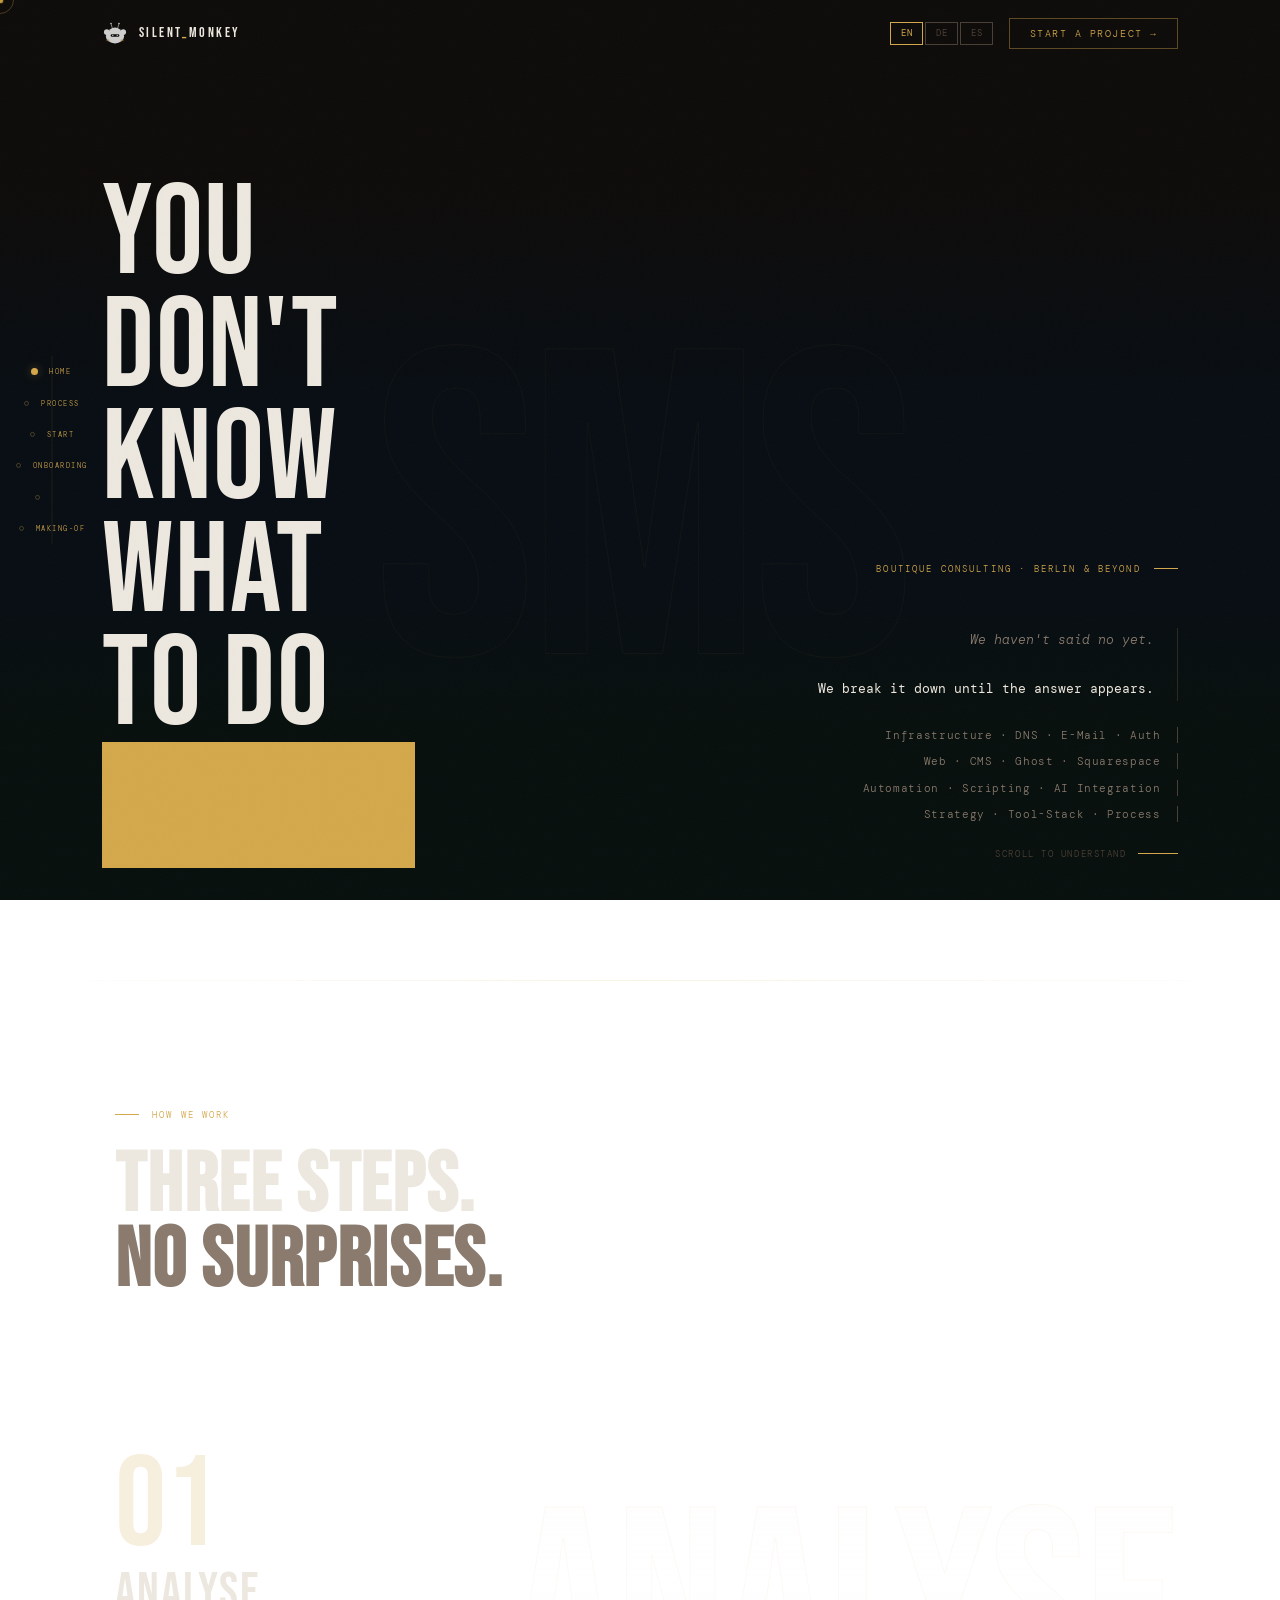
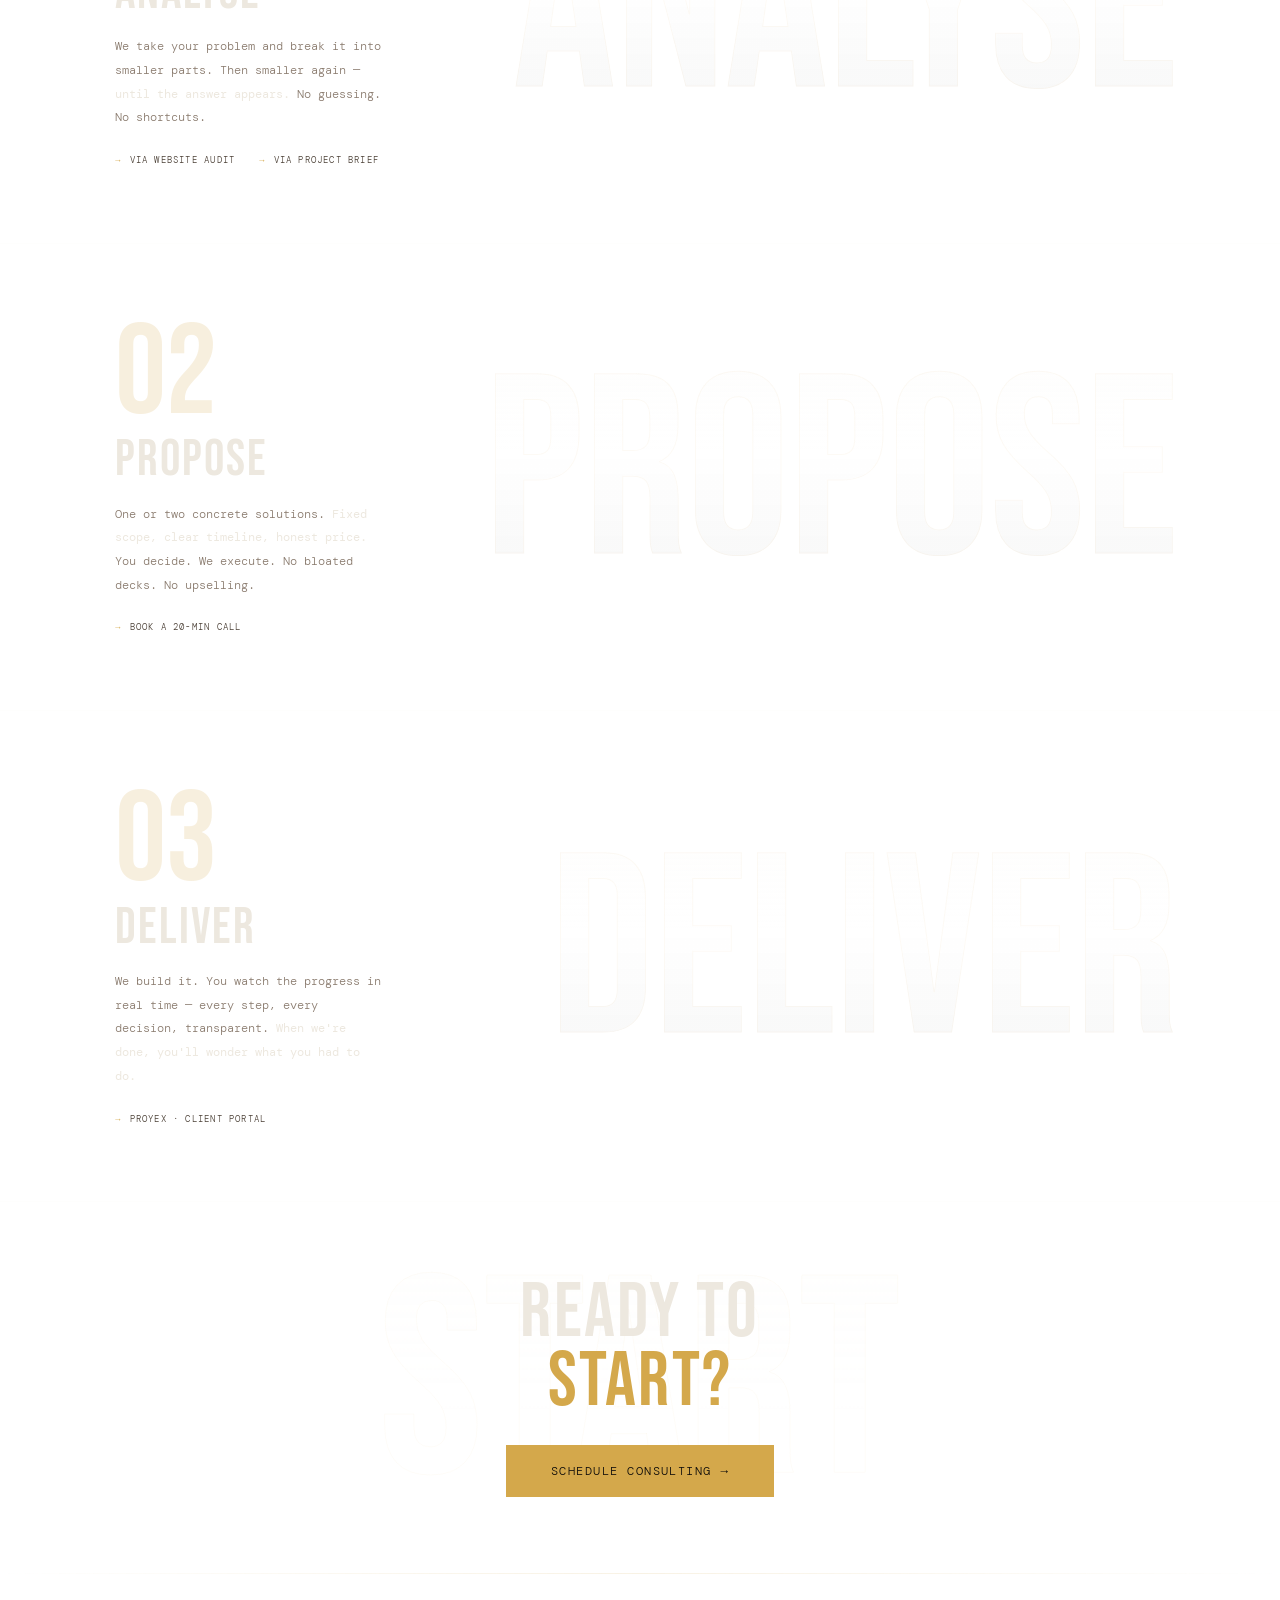
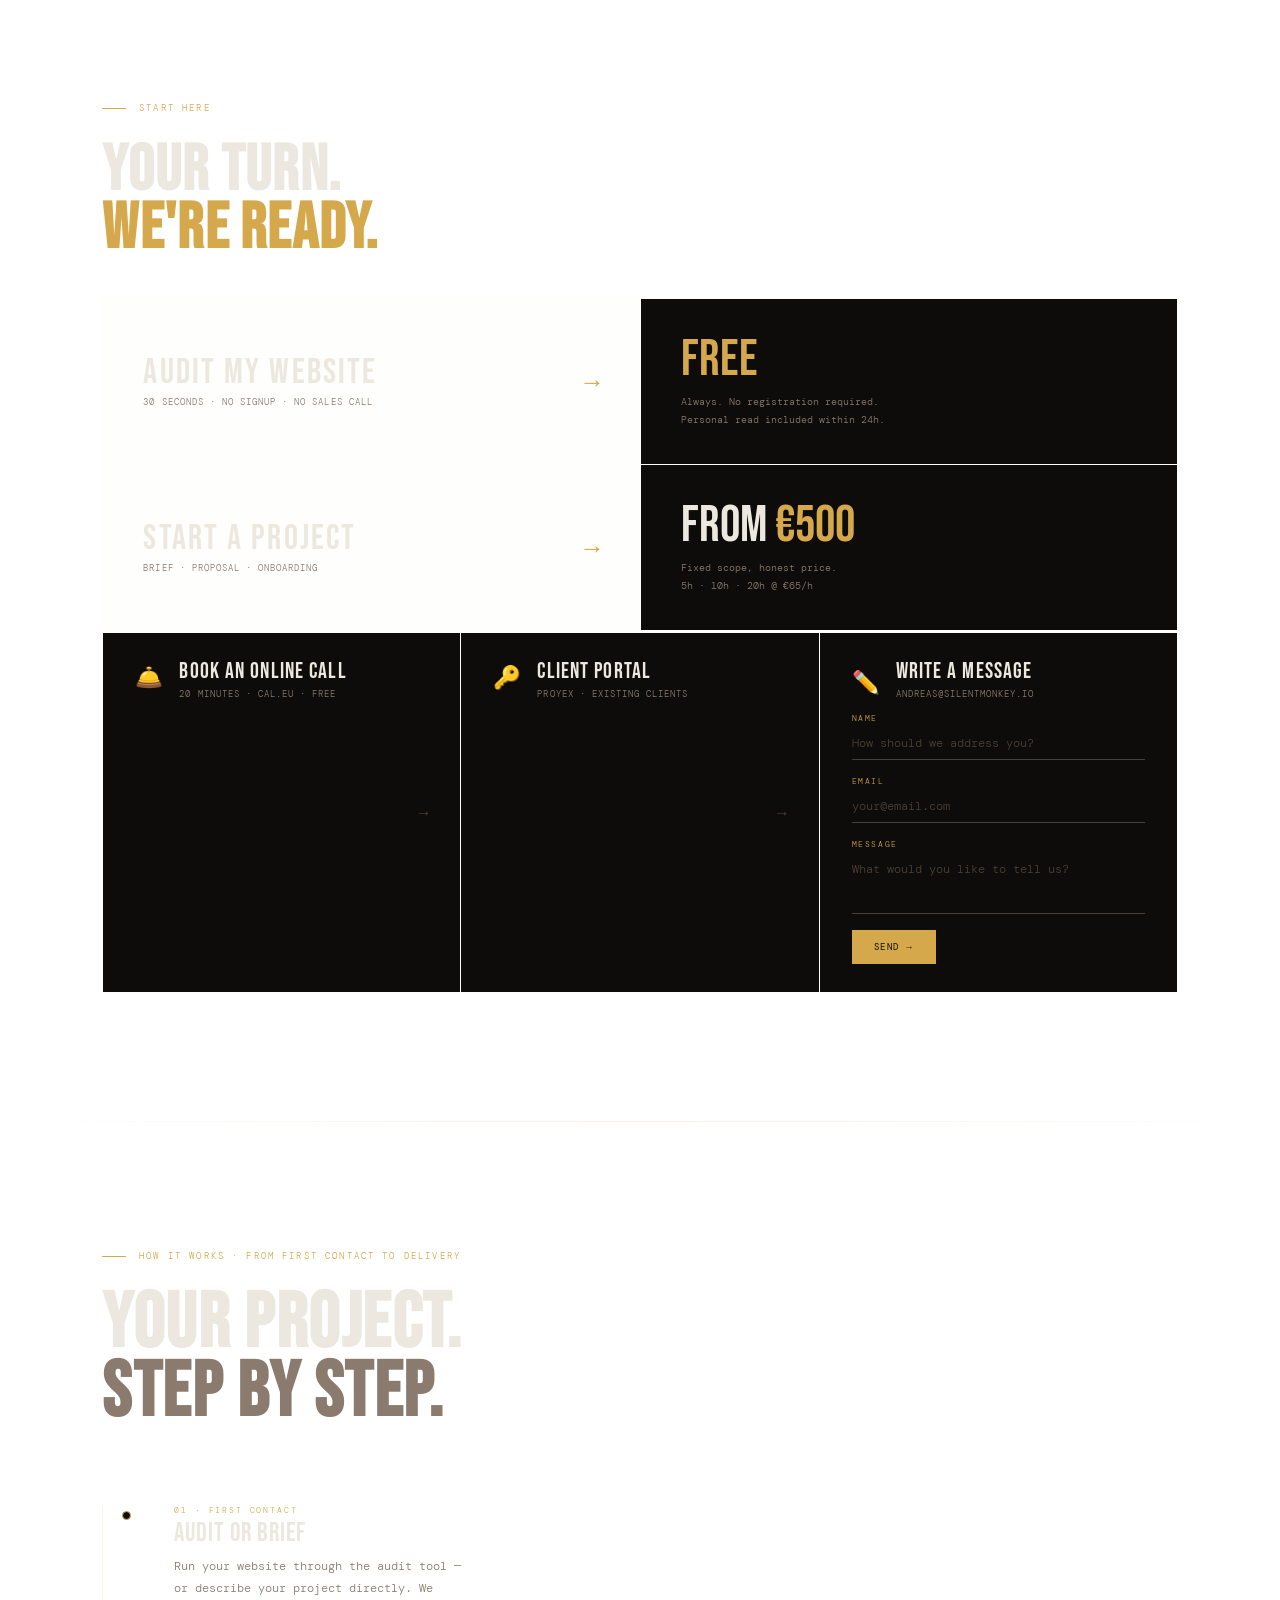
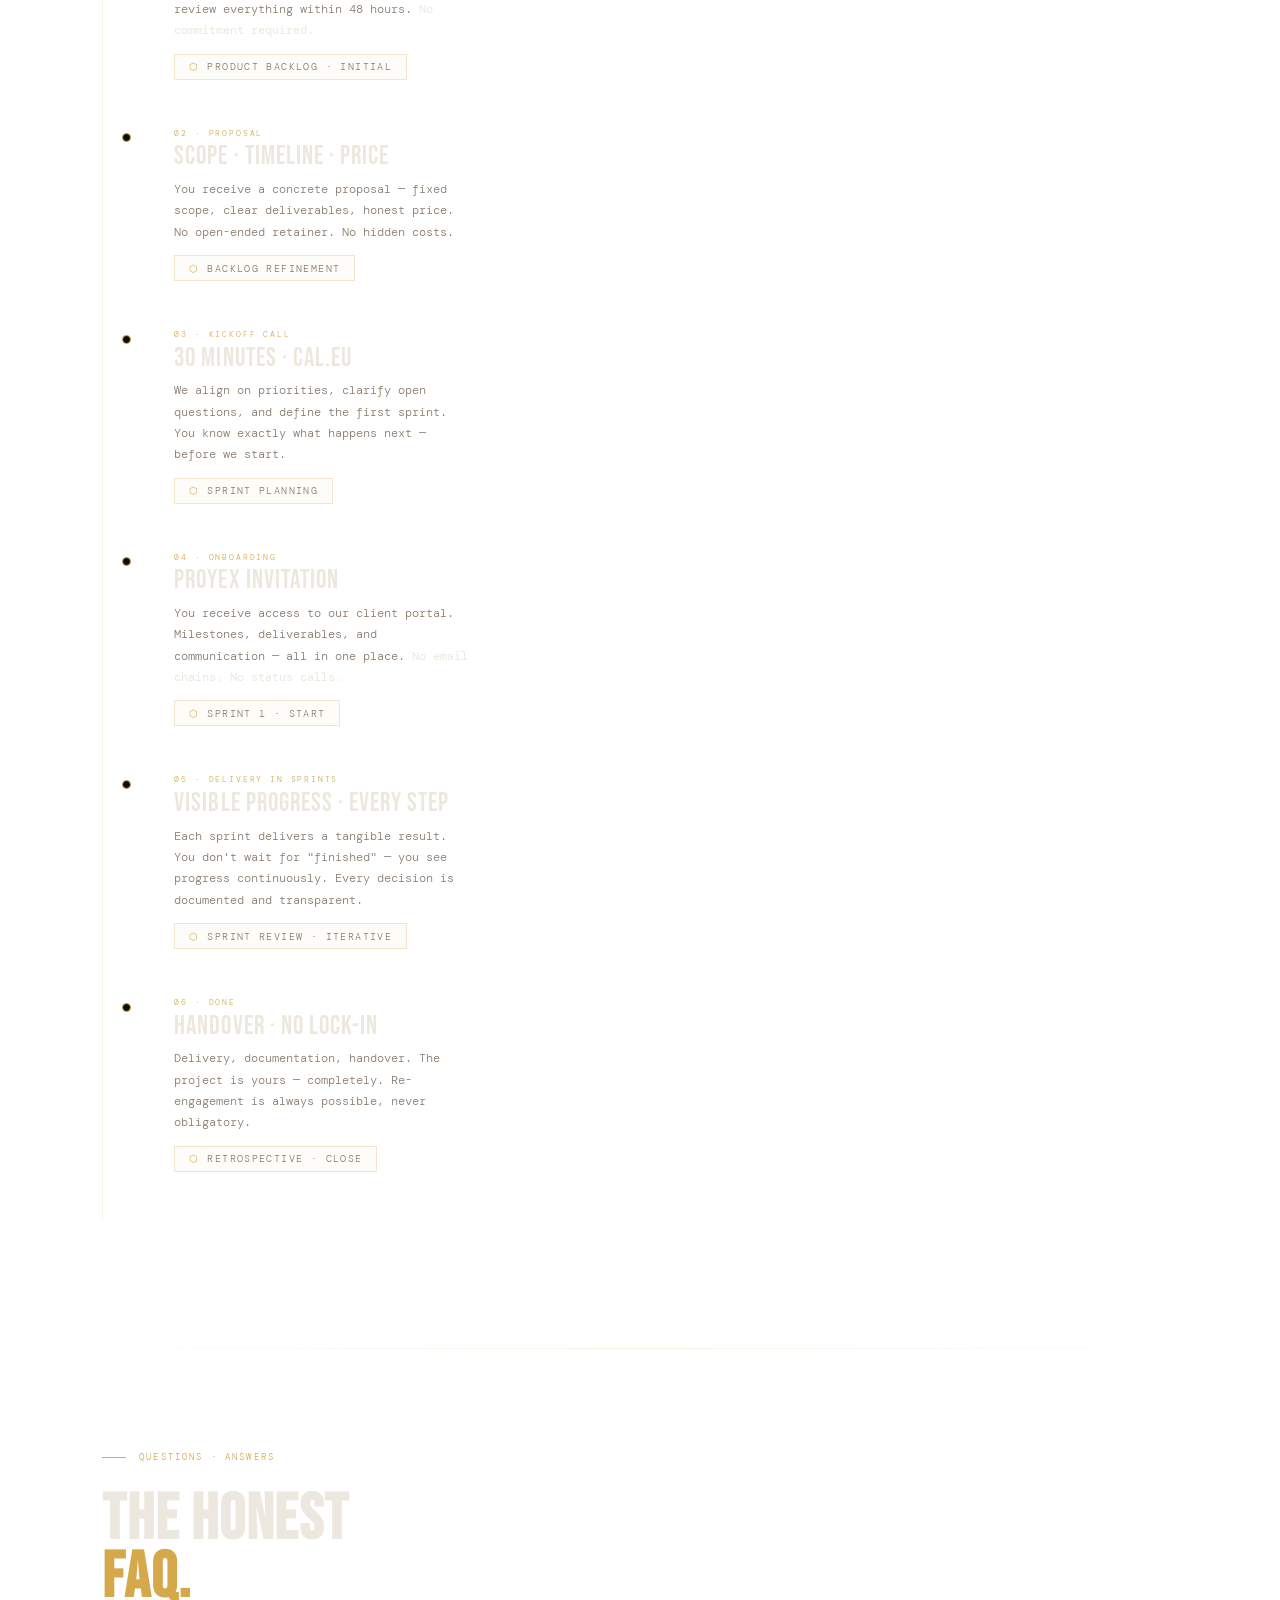
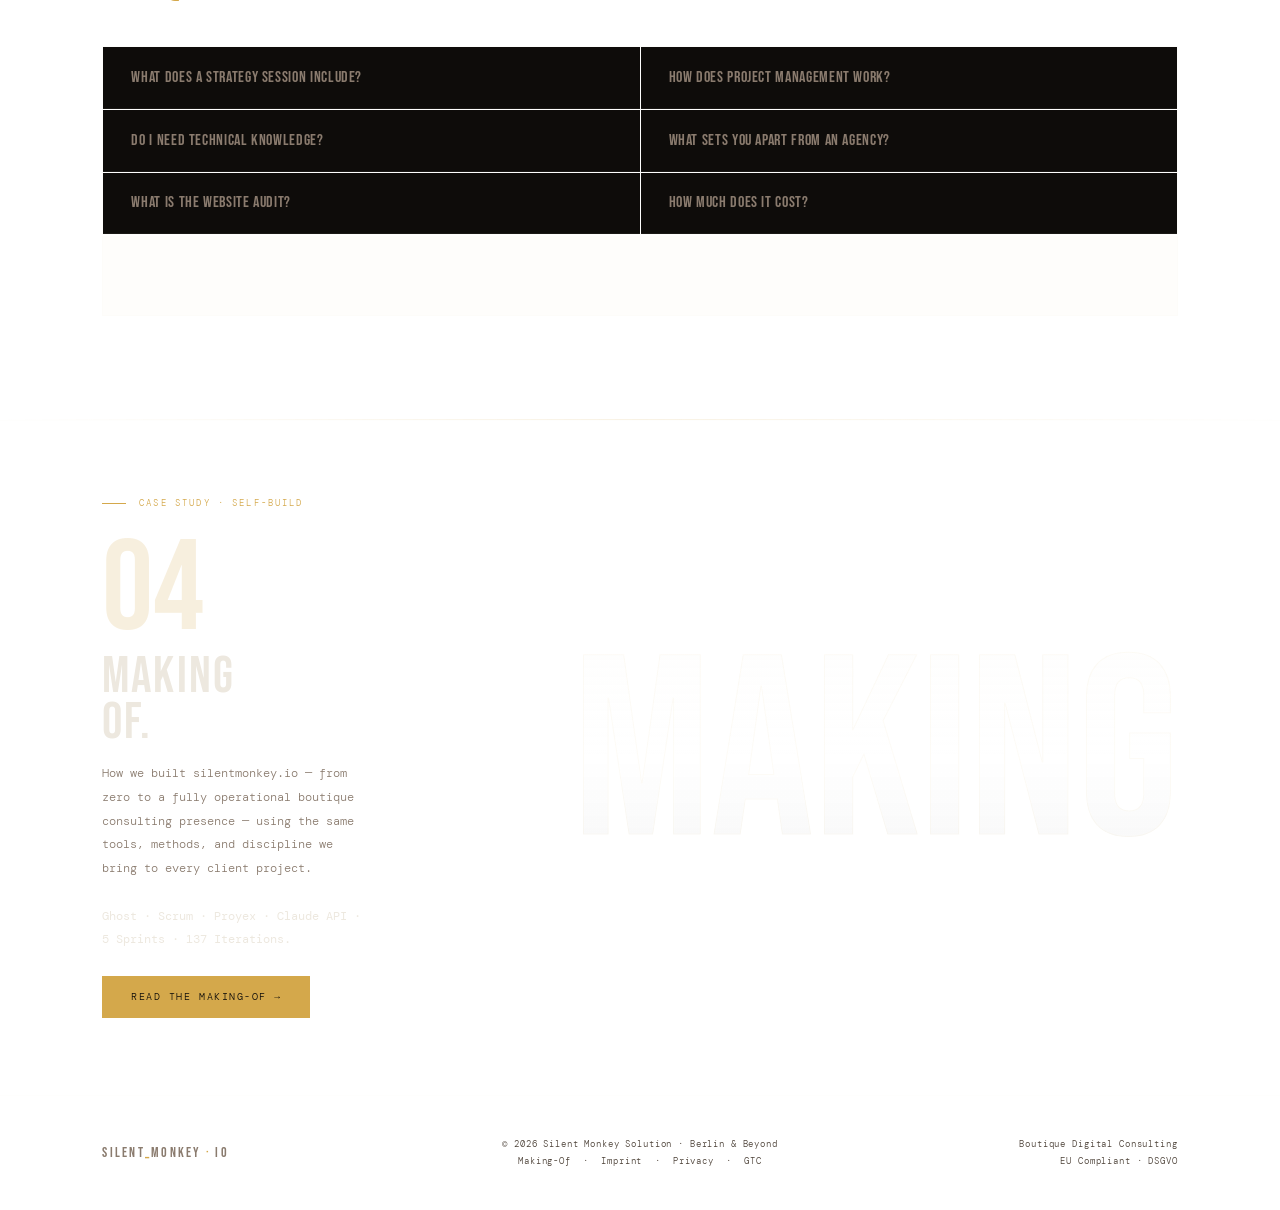
==== commit 52294fcc: "Add files via upload _nav + CTA eu.cal" ====
--- a/index.html
+++ b/index.html
@@ -782,7 +782,7 @@
         <button class="lbtn" id="lbtn-de" onclick="setLang('de')">DE</button>
         <button class="lbtn" id="lbtn-es" onclick="setLang('es')">ES</button>
       </div>
-      <a href="#zone-start" class="header-cta" data-i="nav-cta">Start a project →</a>
+      <a href="https://cal.eu/silent-monkey/silent-monkey-audit" target="_blank" class="header-cta" data-i="nav-cta">Start a project →</a>
     </div>
   </header>
 
@@ -969,8 +969,8 @@
       <a href="https://cal.eu/silent-monkey/silent-monkey-audit" target="_blank" class="contact-btn">
         <span class="contact-icon">🛎️</span>
         <div class="contact-body">
-          <div class="contact-label">Online Call buchen</div>
-          <div class="contact-sub">20 Minuten · cal.eu · kostenlos</div>
+          <div class="contact-label">Book an online call</div>
+          <div class="contact-sub">20 minutes · cal.eu · free</div>
         </div>
         <span class="contact-arrow">→</span>
       </a>
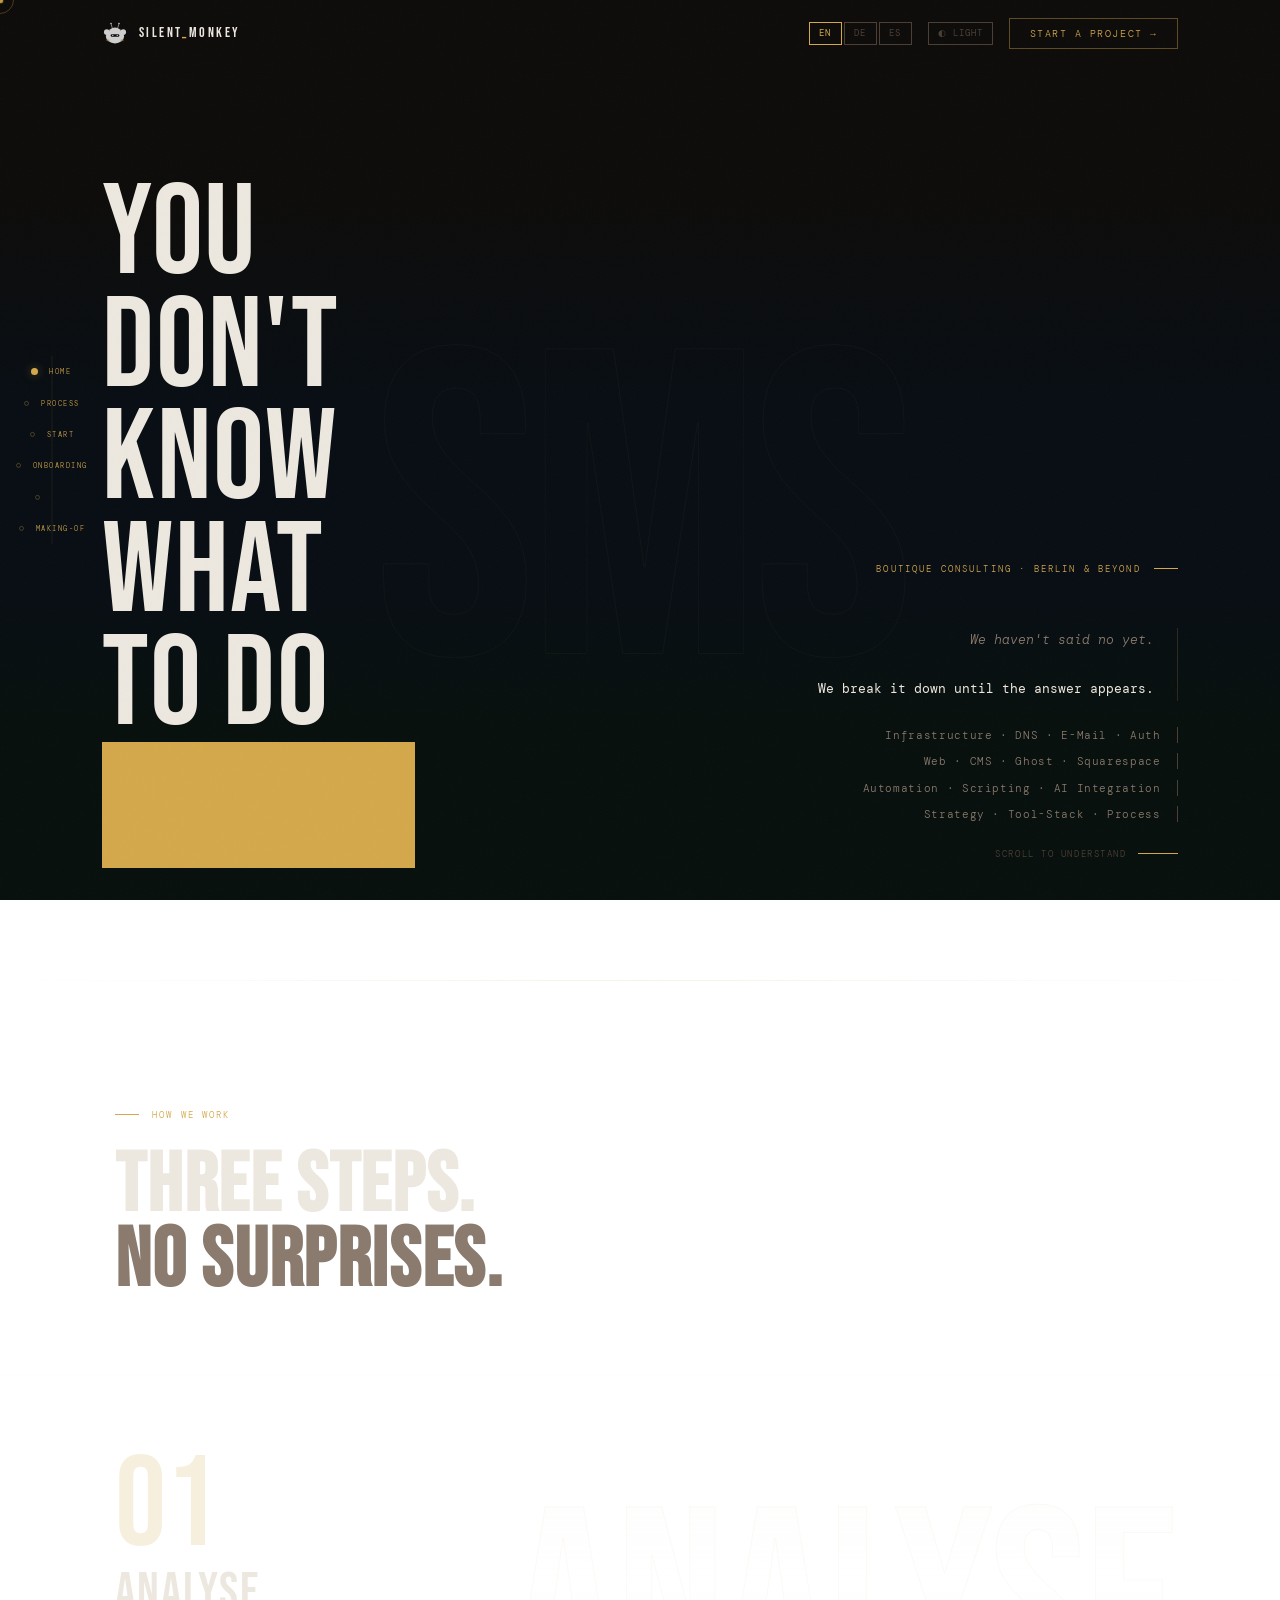
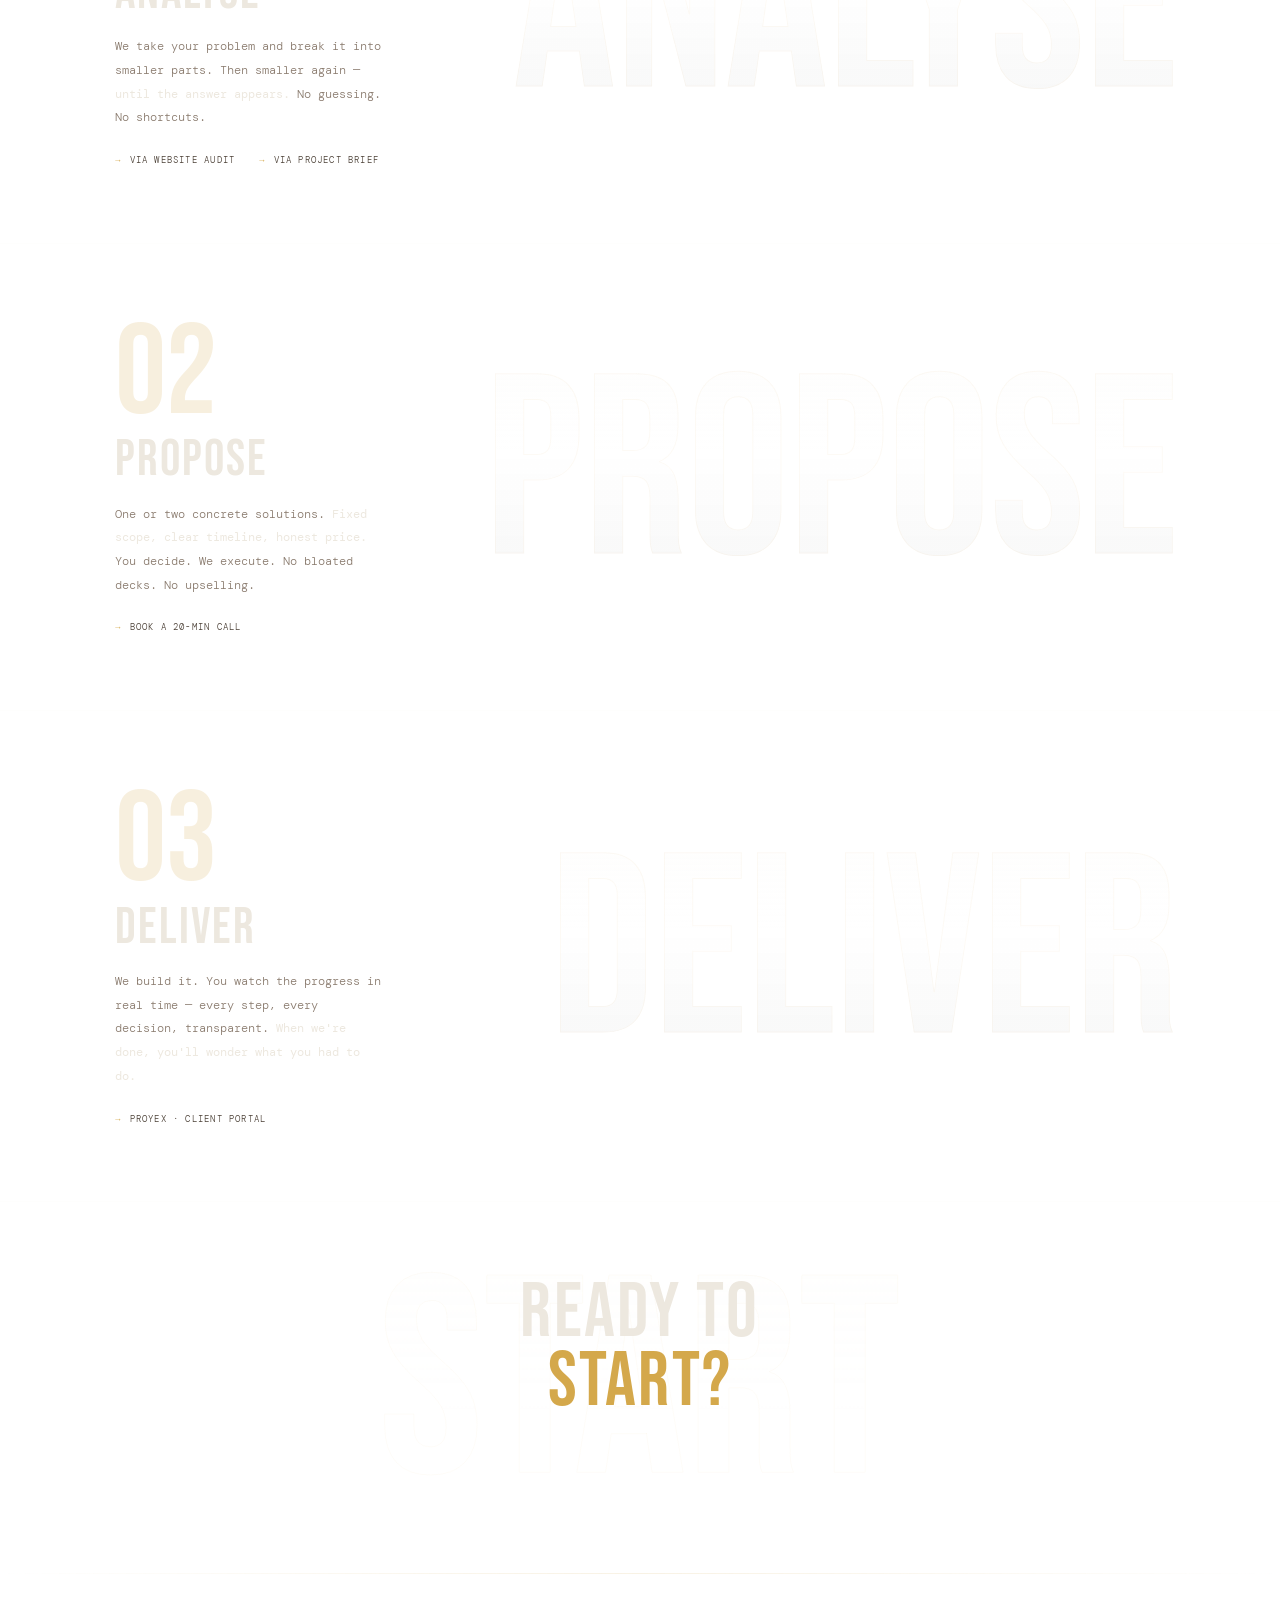
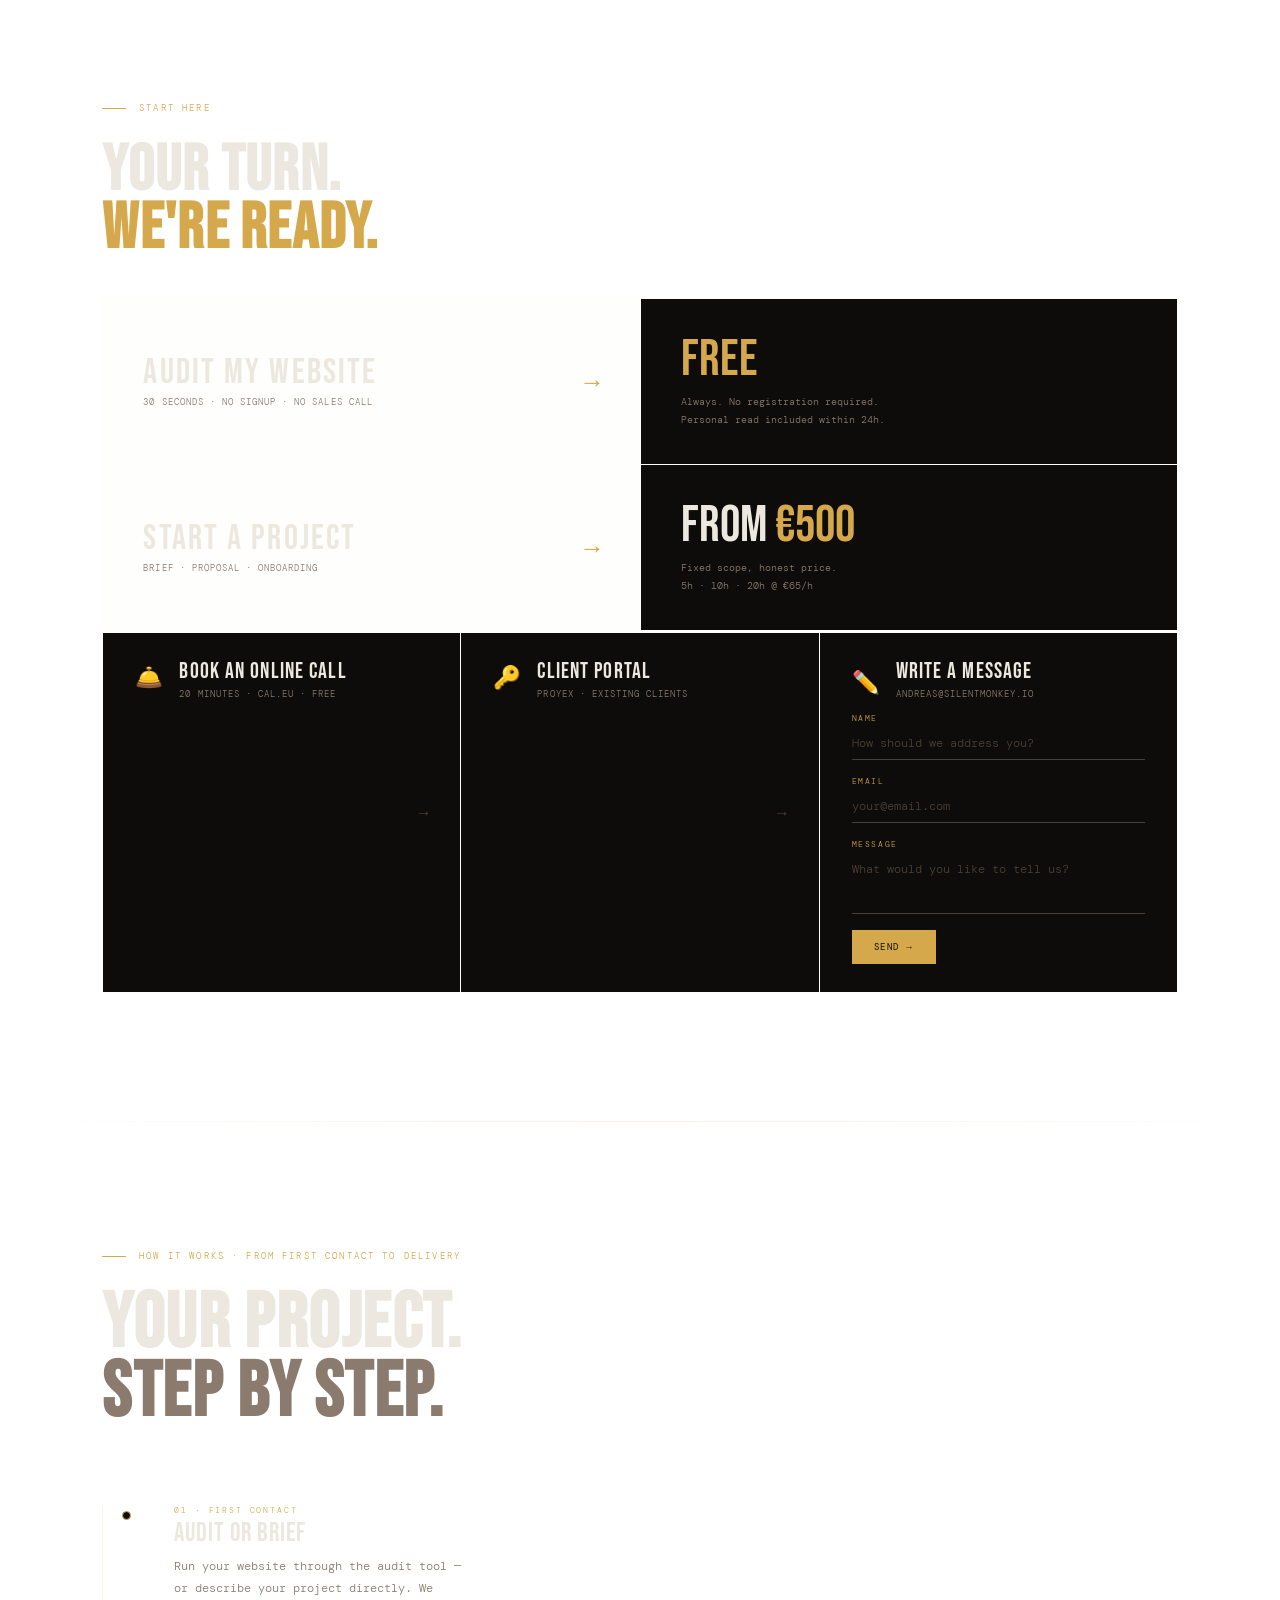
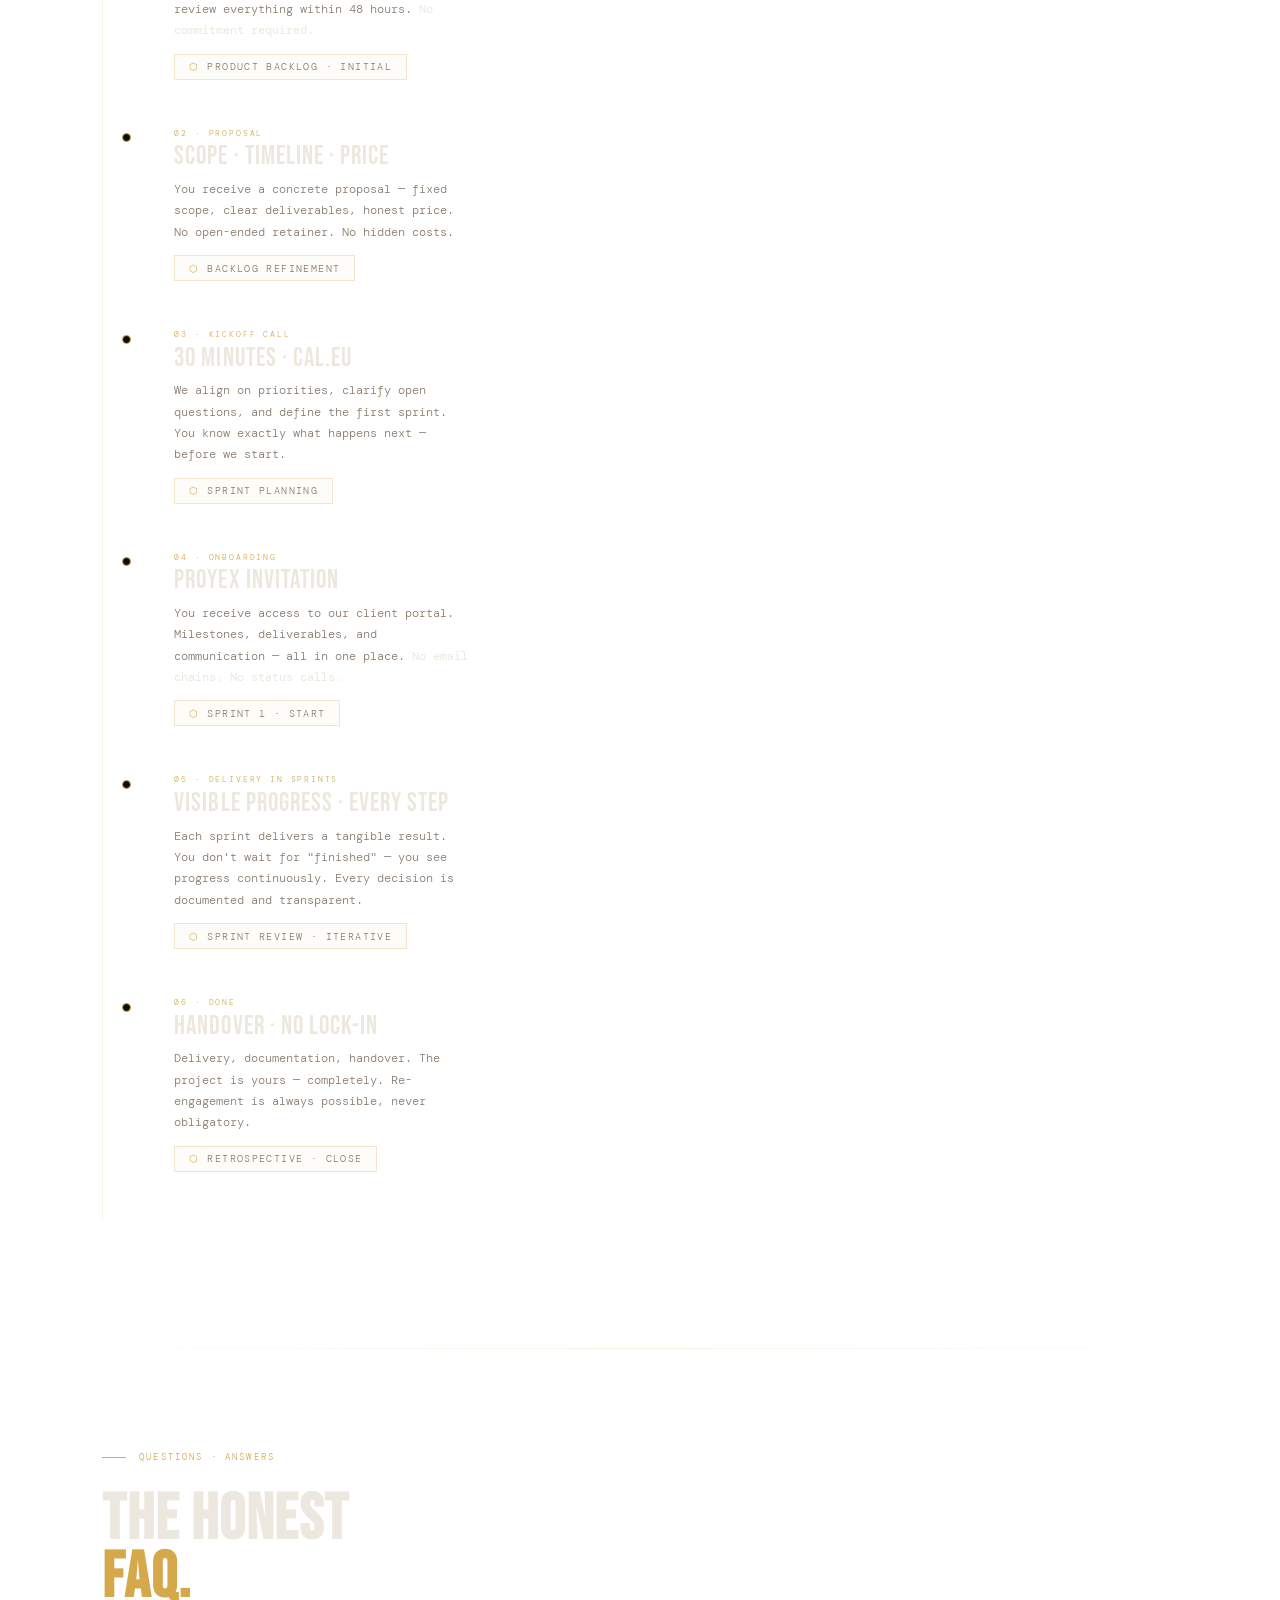
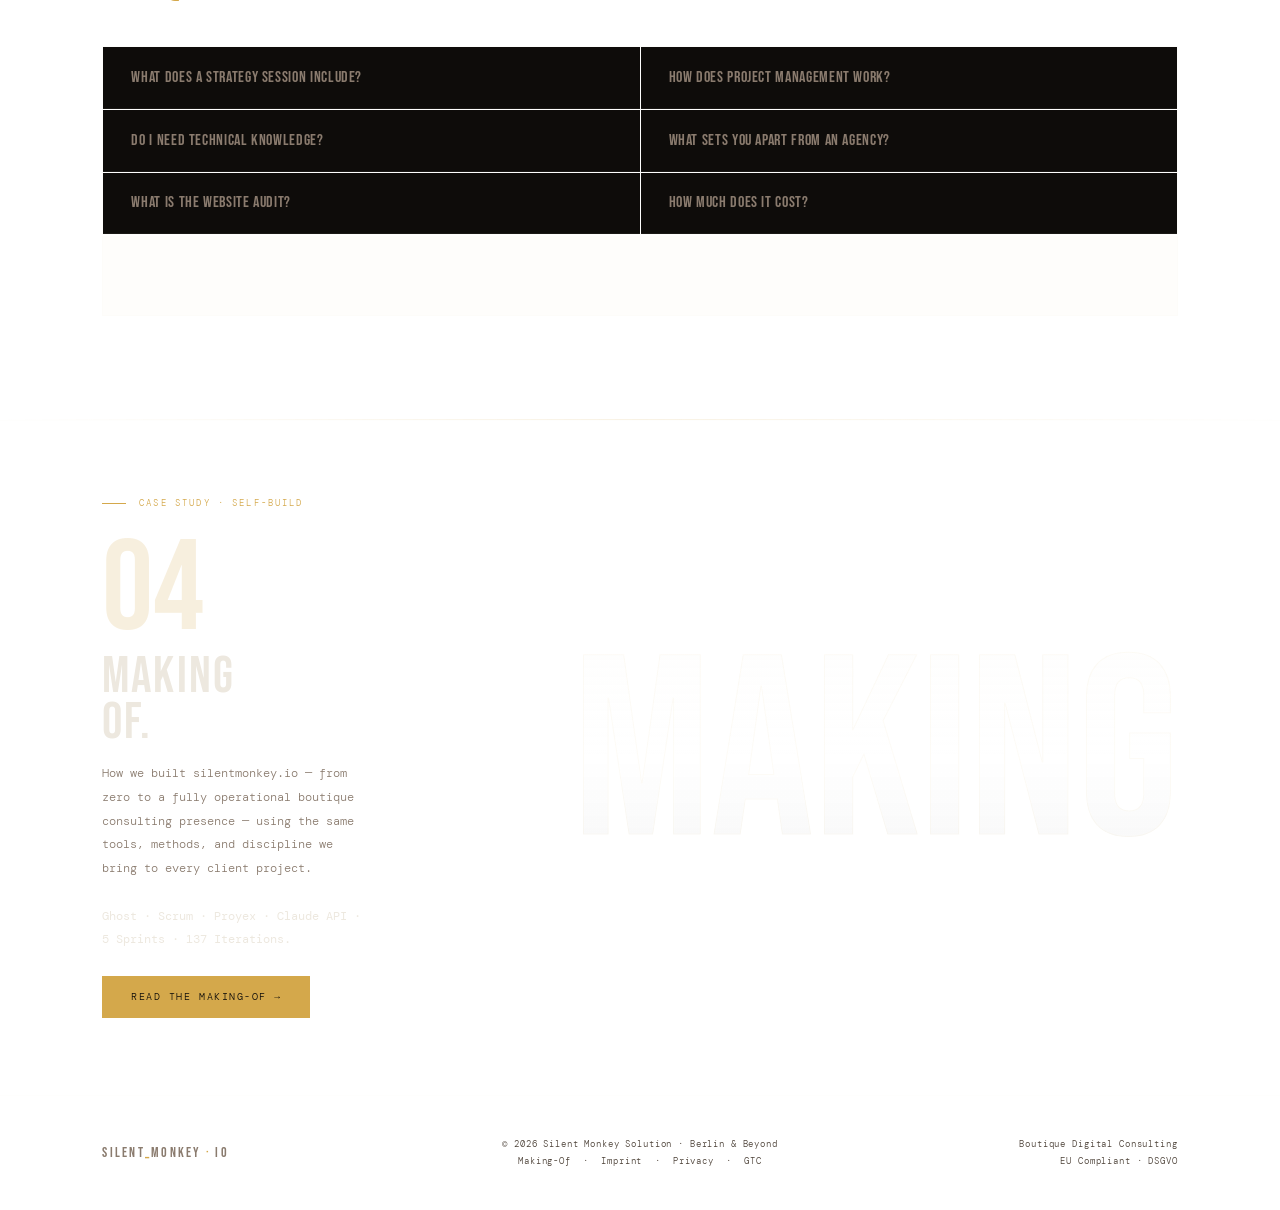
==== commit 1ece75f4: "Add files via upload toolge + padding" ====
--- a/index.html
+++ b/index.html
@@ -69,6 +69,60 @@
       background-image: url("data:image/svg+xml,%3Csvg viewBox='0 0 200 200' xmlns='http://www.w3.org/2000/svg'%3E%3Cfilter id='n'%3E%3CfeTurbulence type='fractalNoise' baseFrequency='.85' numOctaves='4' stitchTiles='stitch'/%3E%3C/filter%3E%3Crect width='100%25' height='100%25' filter='url(%23n)'/%3E%3C/svg%3E");
       background-size: 180px;
     }
+
+    /* ── LIGHT MODE ── */
+    body.light {
+      --fg:     #1a1612;
+      --muted:  #6a5e52;
+      --dim:    #b0a090;
+      --zone-1: #e8e2d9;
+      --zone-2: #ddd7cc;
+      --zone-3: #d5ceC4;
+    }
+    body.light {
+      background: linear-gradient(
+        180deg,
+        #e8e2d9  0%,
+        #e8e2d9  20%,
+        #ddd7cc  45%,
+        #ddd7cc  65%,
+        #d5cec4  80%,
+        #d5cec4  100%
+      );
+    }
+    body.light .site-header.on {
+      background: rgba(232,226,217,.94);
+      border-color: rgba(26,22,18,.08);
+    }
+    body.light .sep {
+      background: linear-gradient(90deg, transparent, rgba(212,168,75,.25), transparent);
+    }
+    body.light .step { border-top-color: rgba(26,22,18,.08); }
+    body.light .step:hover { background: rgba(212,168,75,.06); }
+    body.light .cta-bridge { border-top-color: rgba(26,22,18,.08); }
+    body.light #zone-making { border-top-color: rgba(26,22,18,.08); }
+    body.light #zone-making:hover { background: rgba(212,168,75,.05); }
+    body.light .start-grid { background: rgba(26,22,18,.08); border-color: rgba(26,22,18,.08); }
+    body.light .contact-row { background: rgba(26,22,18,.08); border-color: rgba(26,22,18,.08); }
+    body.light .contact-btn { background: var(--zone-1); }
+    body.light .contact-btn:hover { background: rgba(212,168,75,.12); }
+    body.light .start-info-block { background: var(--zone-2); }
+    body.light .faq-grid-2col { background: rgba(26,22,18,.08); border-color: rgba(26,22,18,.08); }
+    body.light .faq-q { background: var(--zone-1); border-bottom-color: rgba(26,22,18,.08); }
+    body.light .faq-answer-wrap { border-color: rgba(26,22,18,.08); background: rgba(212,168,75,.04); }
+    body.light footer { border-top-color: rgba(26,22,18,.1); }
+    body.light .timeline::before { background: rgba(212,168,75,.25); }
+    body.light .tl-dot { background: var(--zone-1); }
+
+    /* ── THEME TOGGLE BUTTON ── */
+    .theme-btn {
+      background: none; border: 1px solid var(--dim);
+      color: var(--dim); font-family: var(--font-m);
+      font-size: .58rem; letter-spacing: .1em;
+      padding: .28rem .6rem; cursor: none;
+      transition: all .2s; white-space: nowrap;
+    }
+    .theme-btn:hover { border-color: var(--accent); color: var(--accent); }
 
     /* ── CURSOR ── */
     .cur   { position: fixed; width: 7px; height: 7px; background: var(--accent); border-radius: 50%; pointer-events: none; z-index: 9999; transform: translate(-50%,-50%); mix-blend-mode: difference; }
@@ -397,6 +451,29 @@
     }
     .cta-hl em { color: var(--accent); font-style: normal; }
     .cta-bridge .btn-fill { position: relative; z-index: 2; }
+
+    /* ── CTA BRIDGE HOVER REVEAL ── */
+    .cta-bridge {
+      transition: background .5s;
+    }
+    .cta-bridge:hover { background: rgba(212,168,75,.03); }
+    .cta-bridge .btn-fill {
+      opacity: 0;
+      transform: translateY(6px);
+      transition: opacity .6s ease, transform .6s ease, background .2s, color .2s;
+      pointer-events: none;
+    }
+    .cta-bridge.cta-revealed .btn-fill {
+      opacity: 1;
+      transform: translateY(0);
+      pointer-events: auto;
+    }
+    .cta-bridge-ghost {
+      transition: -webkit-text-stroke-color .5s;
+    }
+    .cta-bridge:hover .cta-bridge-ghost {
+      -webkit-text-stroke-color: rgba(212,168,75,.09);
+    }
 
     /* ── ZONE 3 · ONBOARDING TIMELINE ── */
     #zone-onboarding {
@@ -782,6 +859,7 @@
         <button class="lbtn" id="lbtn-de" onclick="setLang('de')">DE</button>
         <button class="lbtn" id="lbtn-es" onclick="setLang('es')">ES</button>
       </div>
+      <button class="theme-btn" id="themeToggle" onclick="toggleTheme()">◐ LIGHT</button>
       <a href="https://cal.eu/silent-monkey/silent-monkey-audit" target="_blank" class="header-cta" data-i="nav-cta">Start a project →</a>
     </div>
   </header>
@@ -876,7 +954,7 @@
           No guessing. No shortcuts.
         </p>
         <div class="step-paths">
-          <a href="https://audit.silentmonkey.io" target="_blank" class="path-hint">via Website Audit</a>
+          <a href="/audit.html" class="path-hint">via Website Audit</a>
           <a href="#zone-start" class="path-hint">via Project Brief</a>
         </div>
       </div>
@@ -936,7 +1014,7 @@
 
     <!-- 2×2 grid -->
     <div class="start-grid rv">
-      <a href="https://audit.silentmonkey.io" target="_blank" class="start-cta-block start-cta-filled">
+      <a href="/audit.html" class="start-cta-block start-cta-filled">
         <div>
           <div class="scta-label">Audit my website</div>
           <div class="scta-sub">30 seconds · No signup · No sales call</div>
@@ -1143,6 +1221,18 @@
   </footer>
 
   <script>
+    // ── THEME TOGGLE ──
+    function toggleTheme() {
+      const isLight = document.body.classList.toggle('light');
+      document.getElementById('themeToggle').textContent = isLight ? '◐ DARK' : '◐ LIGHT';
+    }
+
+    // ── CTA BRIDGE REVEAL (once on first hover) ──
+    const ctaBridge = document.querySelector('.cta-bridge');
+    ctaBridge.addEventListener('mouseenter', function() {
+      this.classList.add('cta-revealed');
+    }, { once: true });
+
     // ── CURSOR ──
     const cur=document.getElementById('cur'), curR=document.getElementById('curR');
     let mx=0,my=0,rx=0,ry=0;
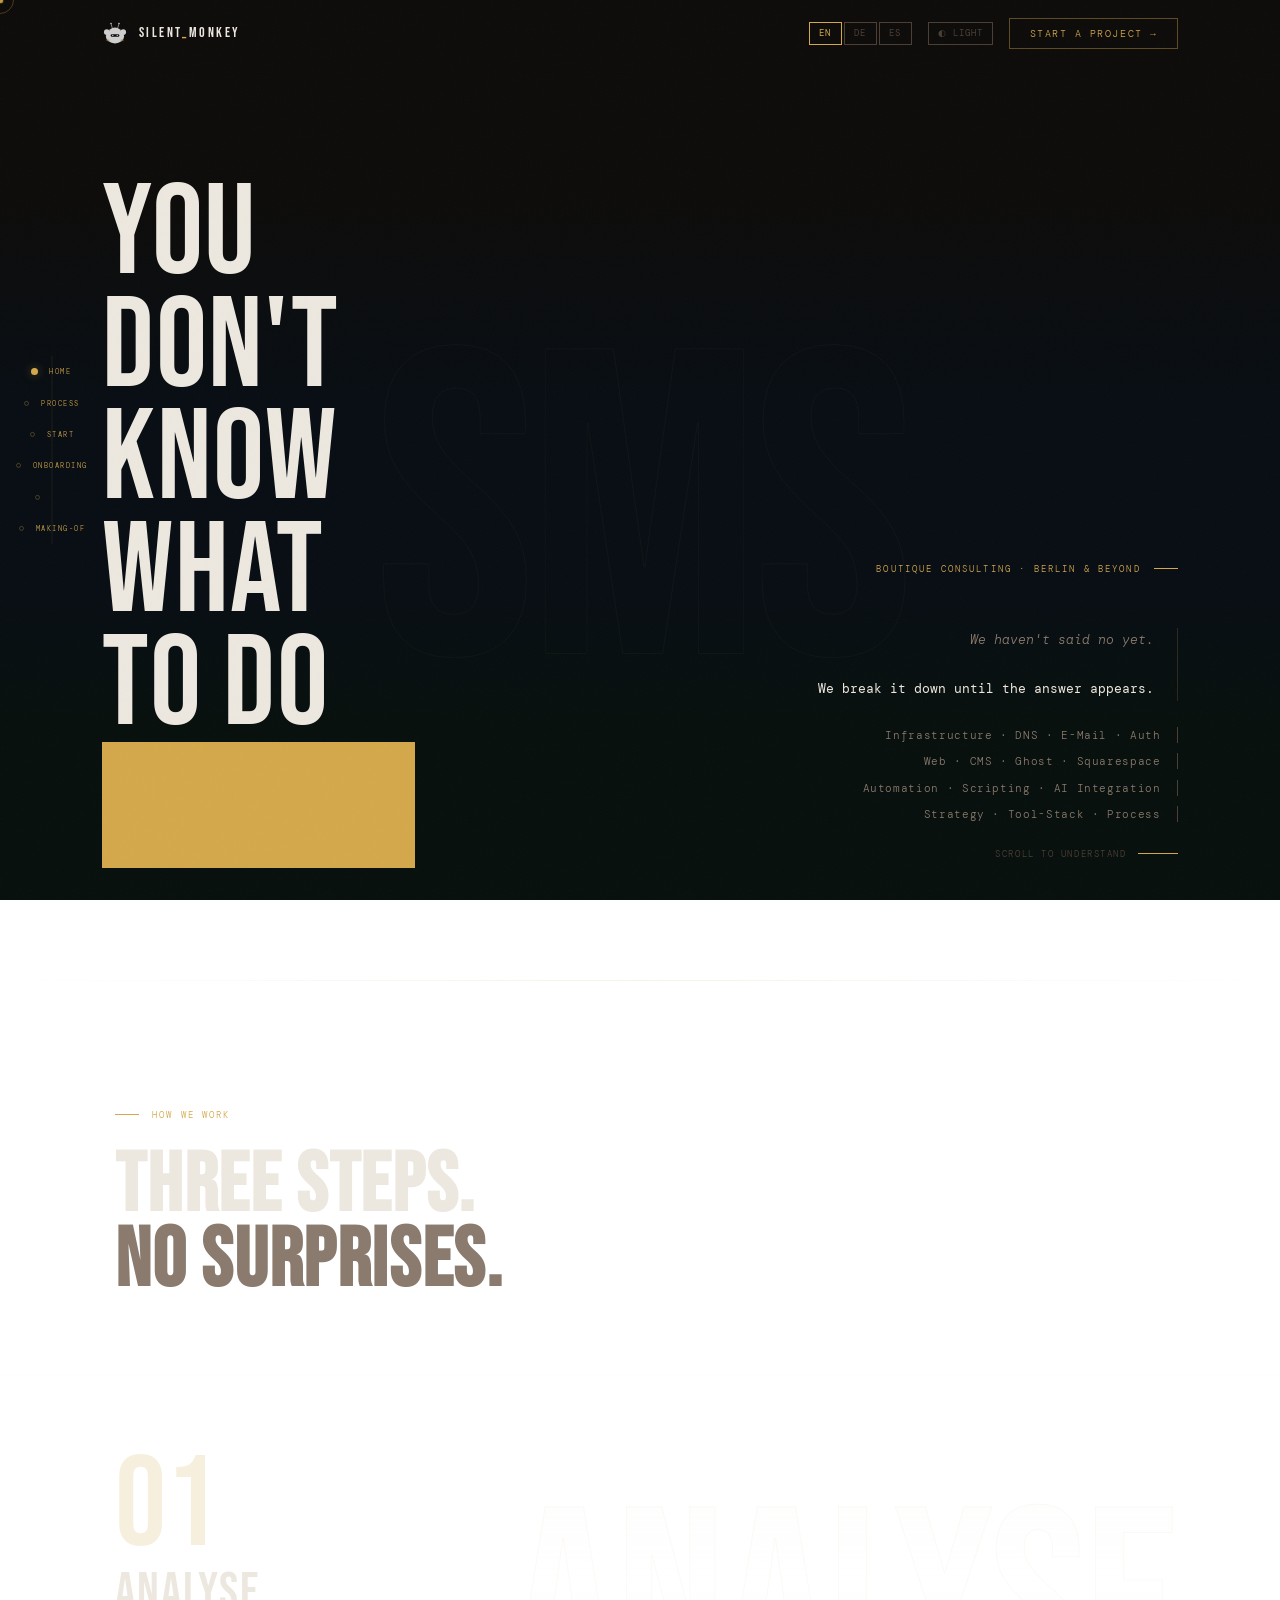
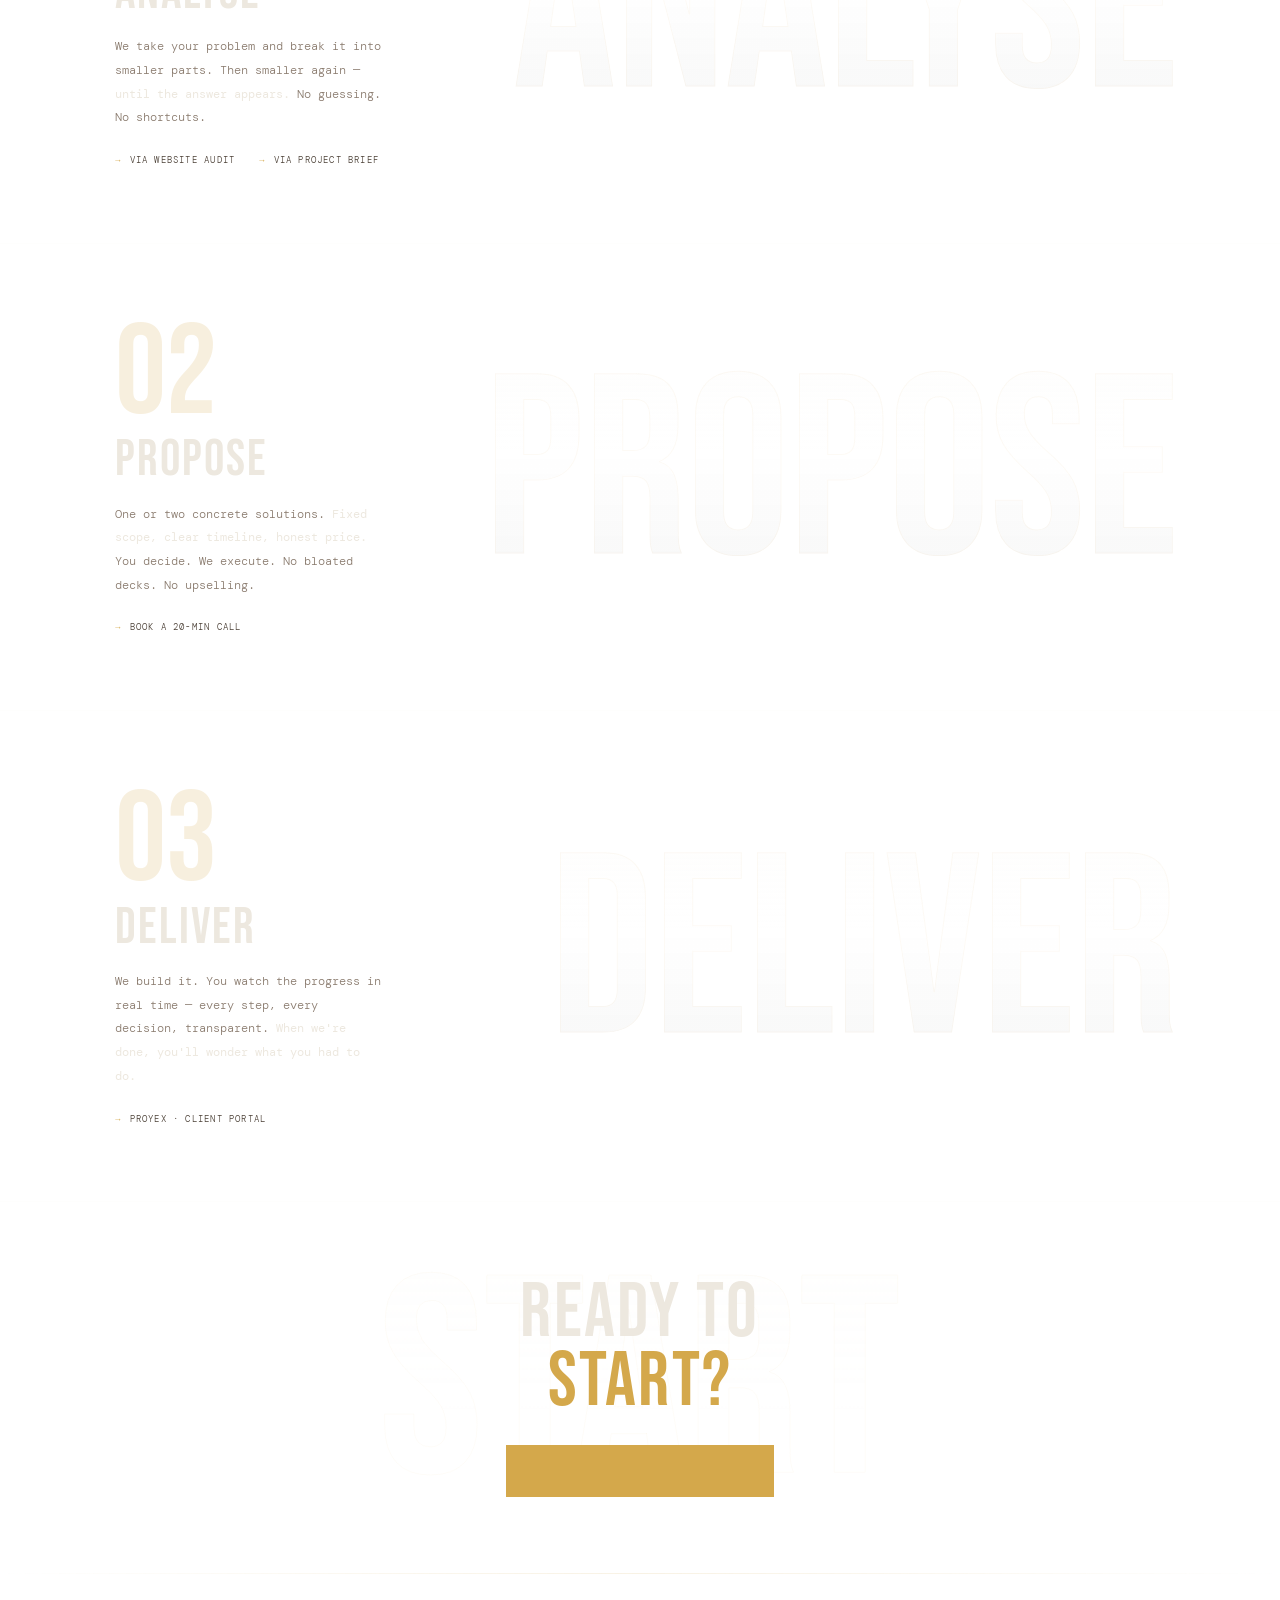
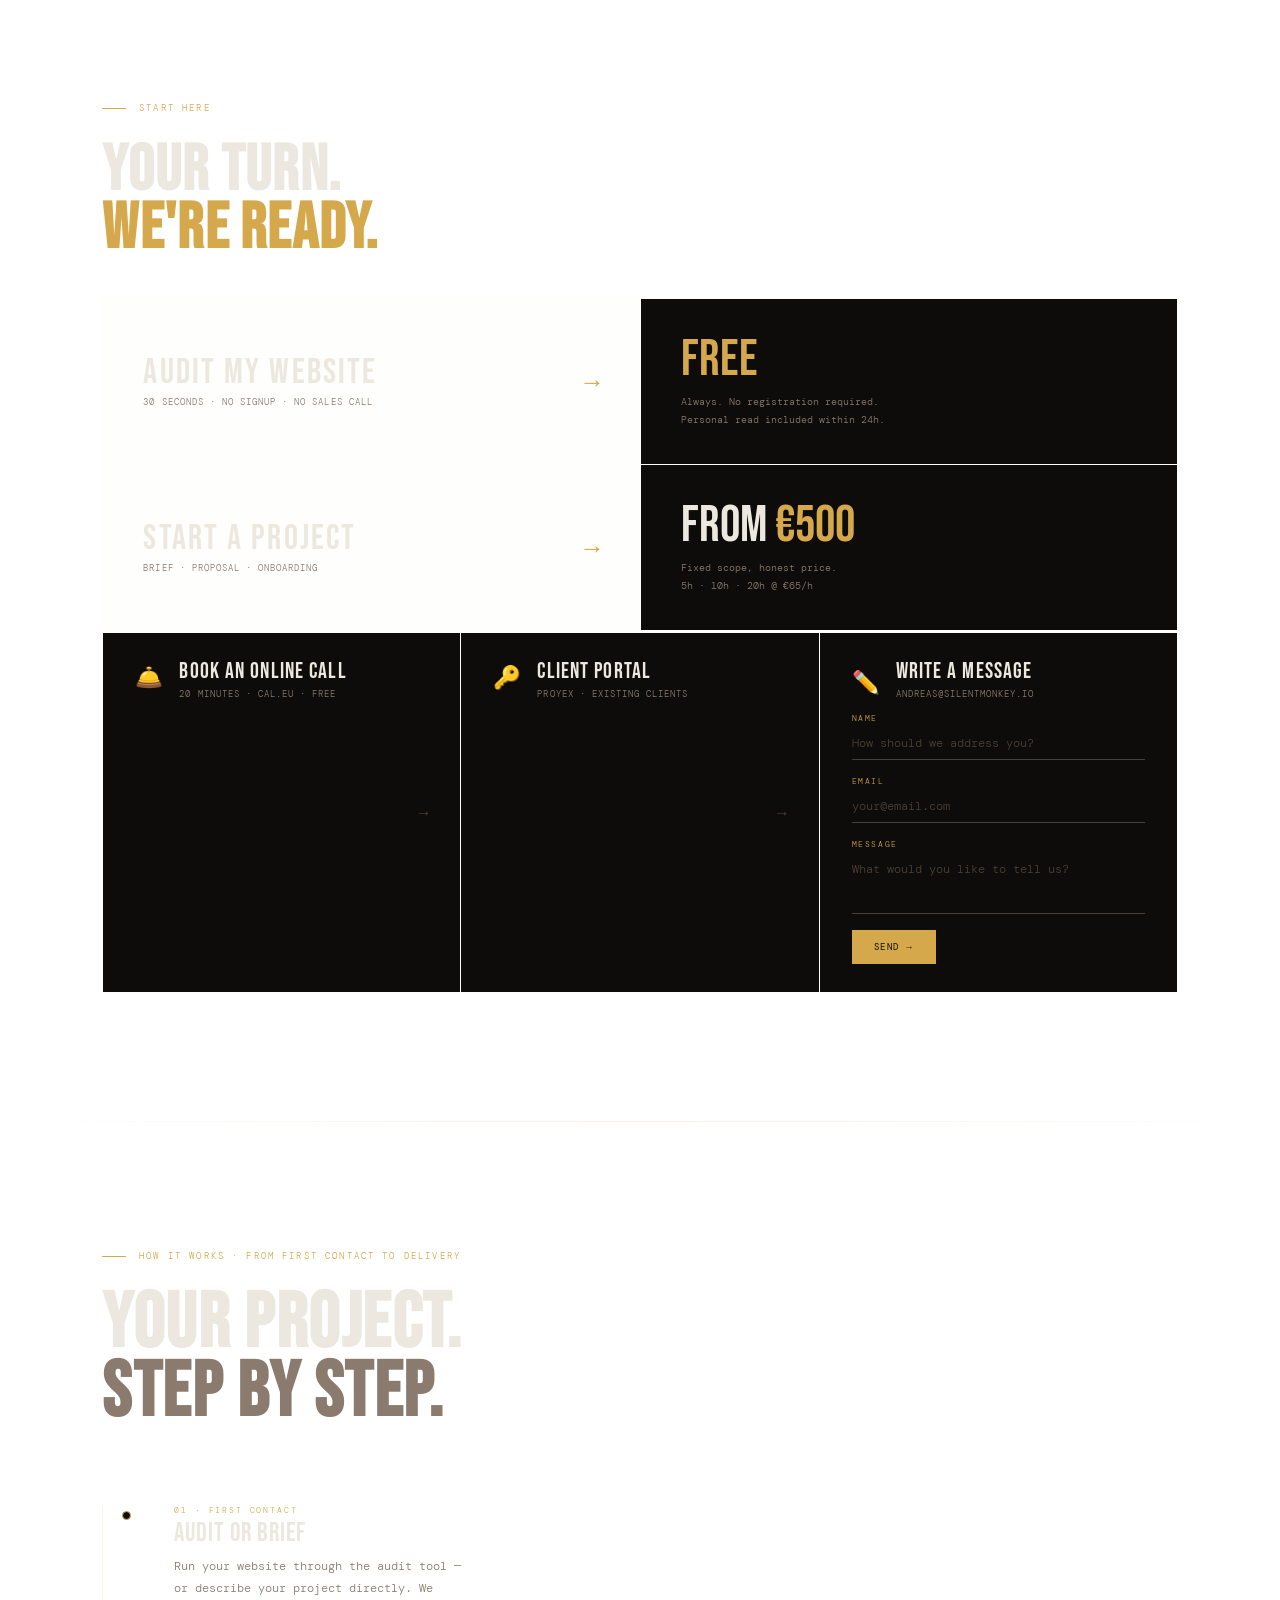
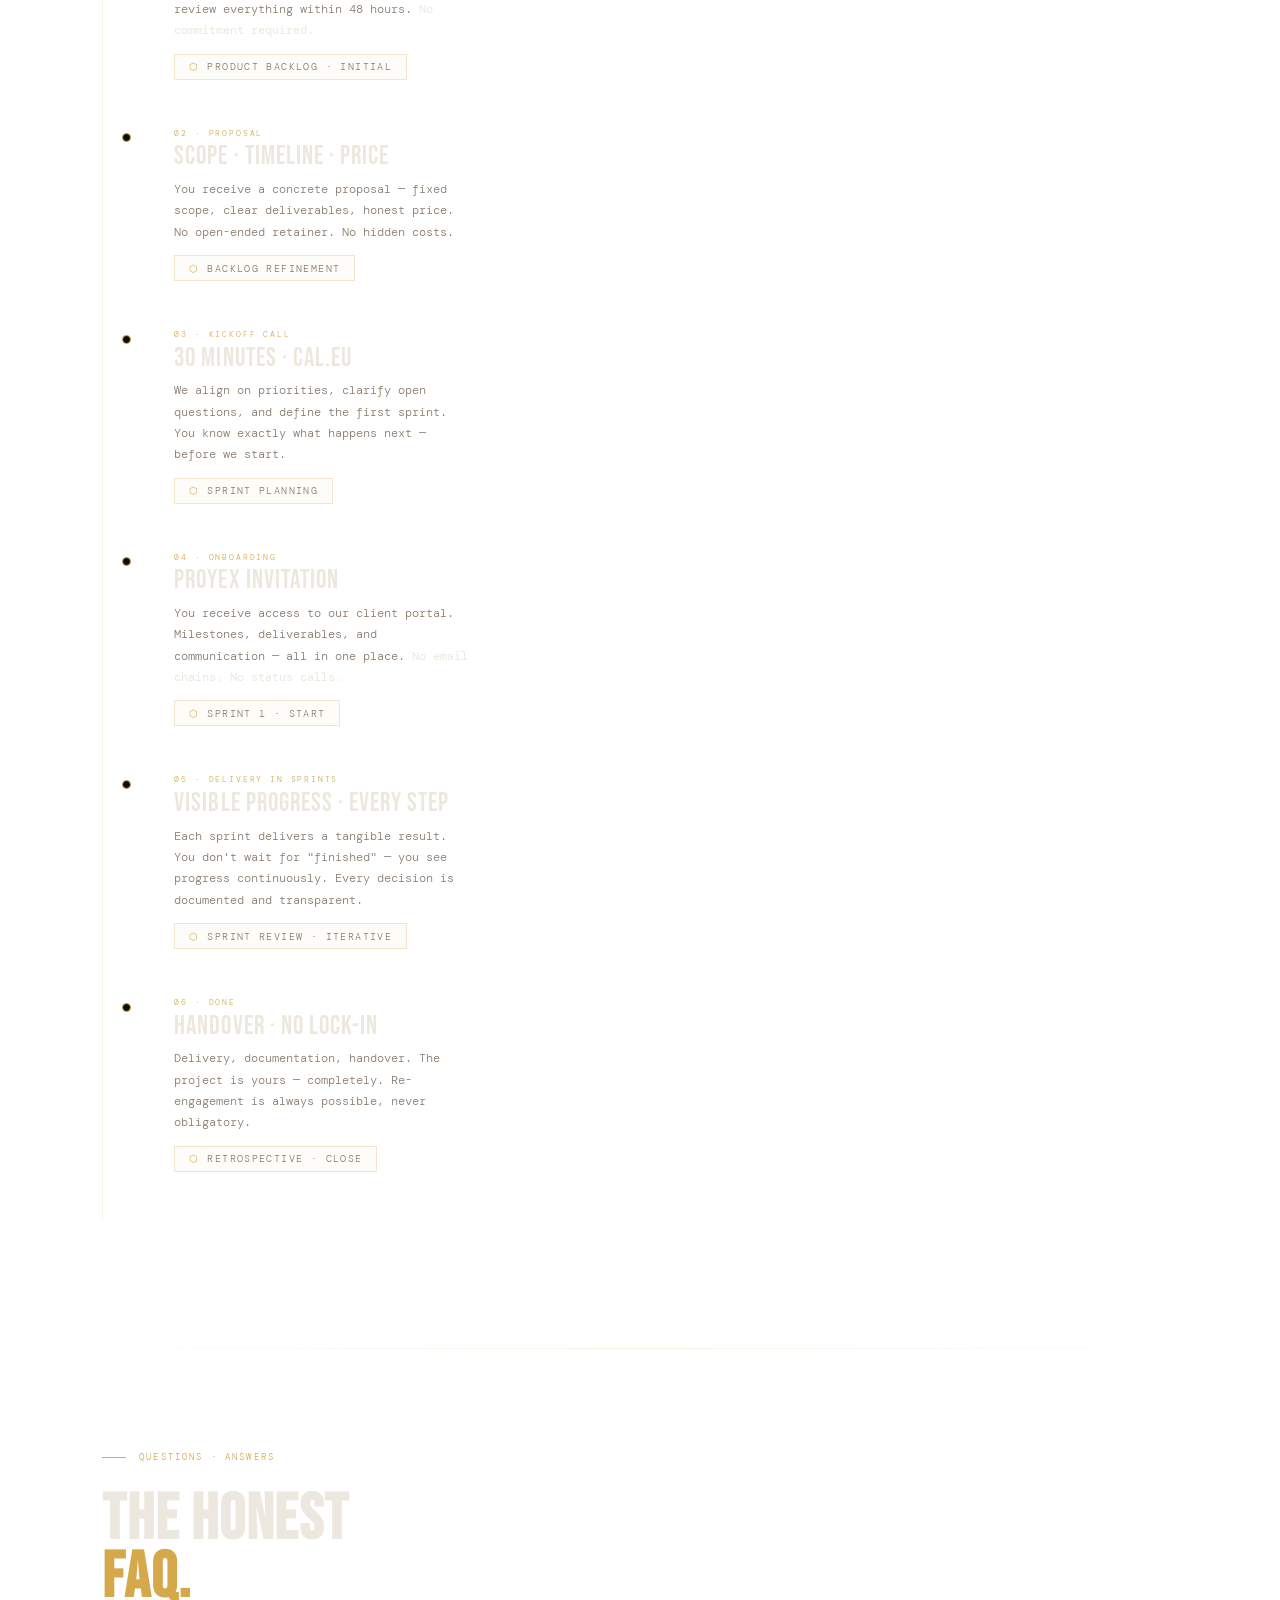
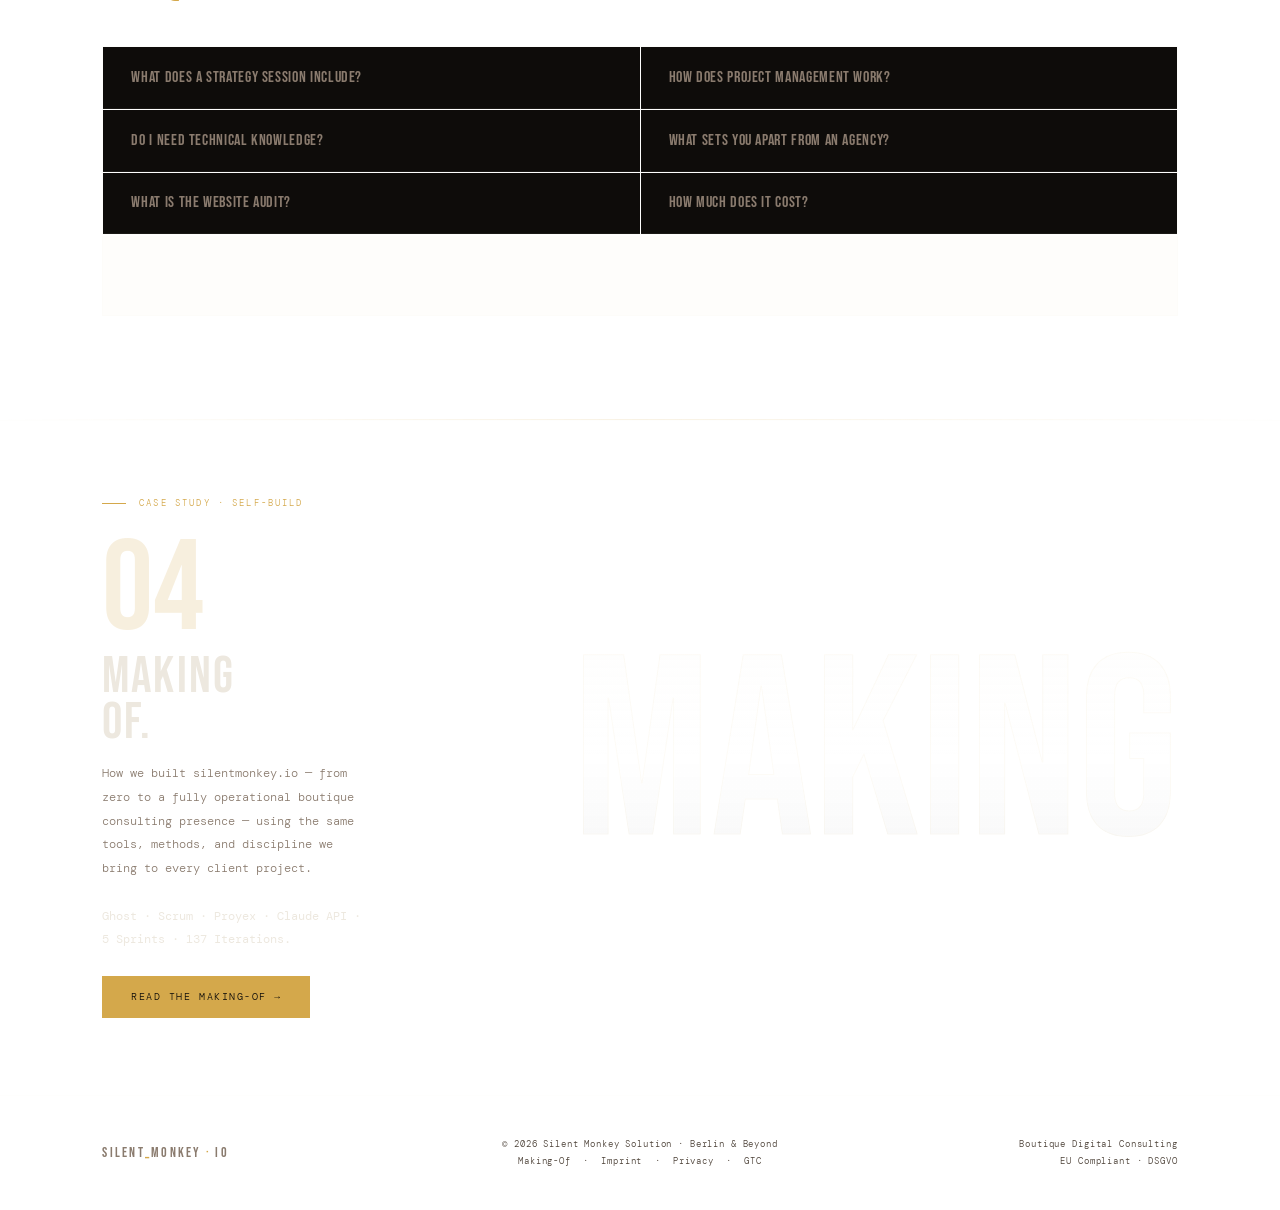
==== commit a0435b72: "Add files via upload toggle + CTA appers" ====
--- a/index.html
+++ b/index.html
@@ -40,7 +40,7 @@
       font-weight: 300;
       overflow-x: hidden;
       cursor: none;
-      background: linear-gradient(
+      background-image: linear-gradient(
         180deg,
         var(--zone-1)  0%,
         var(--zone-1)  20%,
@@ -50,6 +50,7 @@
         var(--zone-3)  100%
       );
       background-attachment: fixed;
+      transition: color .4s;
     }
 
     /* ── MAX WIDTH — concentrated, boutique ── */
@@ -77,19 +78,10 @@
       --dim:    #b0a090;
       --zone-1: #e8e2d9;
       --zone-2: #ddd7cc;
-      --zone-3: #d5ceC4;
-    }
-    body.light {
-      background: linear-gradient(
-        180deg,
-        #e8e2d9  0%,
-        #e8e2d9  20%,
-        #ddd7cc  45%,
-        #ddd7cc  65%,
-        #d5cec4  80%,
-        #d5cec4  100%
-      );
-    }
+      --zone-3: #d5cec4;
+    }
+    /* background-image on body uses var(--zone-*) so it updates automatically */
+    body.light .site-header { background: transparent; }
     body.light .site-header.on {
       background: rgba(232,226,217,.94);
       border-color: rgba(26,22,18,.08);
@@ -97,22 +89,39 @@
     body.light .sep {
       background: linear-gradient(90deg, transparent, rgba(212,168,75,.25), transparent);
     }
-    body.light .step { border-top-color: rgba(26,22,18,.08); }
+    body.light .step { border-top-color: rgba(26,22,18,.1); }
     body.light .step:hover { background: rgba(212,168,75,.06); }
-    body.light .cta-bridge { border-top-color: rgba(26,22,18,.08); }
-    body.light #zone-making { border-top-color: rgba(26,22,18,.08); }
+    body.light .cta-bridge { border-top-color: rgba(26,22,18,.1); }
+    body.light .cta-bridge-ghost {
+      background: linear-gradient(180deg, rgba(26,22,18,.04) 0%, rgba(232,226,217,0) 60%);
+      -webkit-background-clip: text; background-clip: text;
+    }
+    body.light #zone-making { border-top-color: rgba(26,22,18,.1); }
     body.light #zone-making:hover { background: rgba(212,168,75,.05); }
-    body.light .start-grid { background: rgba(26,22,18,.08); border-color: rgba(26,22,18,.08); }
-    body.light .contact-row { background: rgba(26,22,18,.08); border-color: rgba(26,22,18,.08); }
+    body.light .start-grid { background: rgba(26,22,18,.1); border-color: rgba(26,22,18,.1); }
+    body.light .contact-row { background: rgba(26,22,18,.1); border-color: rgba(26,22,18,.1); }
     body.light .contact-btn { background: var(--zone-1); }
     body.light .contact-btn:hover { background: rgba(212,168,75,.12); }
     body.light .start-info-block { background: var(--zone-2); }
-    body.light .faq-grid-2col { background: rgba(26,22,18,.08); border-color: rgba(26,22,18,.08); }
-    body.light .faq-q { background: var(--zone-1); border-bottom-color: rgba(26,22,18,.08); }
-    body.light .faq-answer-wrap { border-color: rgba(26,22,18,.08); background: rgba(212,168,75,.04); }
+    body.light .faq-grid-2col { background: rgba(26,22,18,.1); border-color: rgba(26,22,18,.1); }
+    body.light .faq-q { background: var(--zone-1); border-bottom-color: rgba(26,22,18,.1); }
+    body.light .faq-answer-wrap { border-color: rgba(26,22,18,.1); background: rgba(212,168,75,.04); }
     body.light footer { border-top-color: rgba(26,22,18,.1); }
-    body.light .timeline::before { background: rgba(212,168,75,.25); }
+    body.light .timeline::before { background: rgba(212,168,75,.3); }
     body.light .tl-dot { background: var(--zone-1); }
+    body.light .step-ghost {
+      background: linear-gradient(180deg, rgba(26,22,18,.06) 0%, rgba(232,226,217,0) 40%, rgba(200,195,185,.04) 100%);
+      -webkit-background-clip: text; background-clip: text;
+    }
+    body.light .making-ghost {
+      background: linear-gradient(180deg, rgba(26,22,18,.05) 0%, rgba(232,226,217,0) 50%, rgba(200,195,185,.04) 100%);
+      -webkit-background-clip: text; background-clip: text;
+    }
+    body.light .hero-ghost { -webkit-text-stroke-color: rgba(212,168,75,.07); }
+    body.light .scrum-badge { background: rgba(212,168,75,.07); border-color: rgba(212,168,75,.3); }
+    body.light .cf-field input, body.light .cf-field textarea { border-bottom-color: var(--dim); color: var(--fg); }
+    body.light .faq-q:hover { background: rgba(212,168,75,.05); }
+    body.light .faq-q.active { background: rgba(212,168,75,.08); }
 
     /* ── THEME TOGGLE BUTTON ── */
     .theme-btn {
@@ -452,26 +461,34 @@
     .cta-hl em { color: var(--accent); font-style: normal; }
     .cta-bridge .btn-fill { position: relative; z-index: 2; }
 
-    /* ── CTA BRIDGE HOVER REVEAL ── */
-    .cta-bridge {
-      transition: background .5s;
-    }
-    .cta-bridge:hover { background: rgba(212,168,75,.03); }
+    /* ── DIALOG-EFFEKT — "Ready to Start" CTA ── */
+    /* Button hidden behind gold block on load, reveals on first hover */
+    .cta-bridge-btn-wrap {
+      position: relative; z-index: 2;
+      display: inline-block;
+    }
+    .cta-dialog-block {
+      position: absolute; inset: 0;
+      background: var(--accent);
+      transform-origin: left center;
+      transition: transform .55s cubic-bezier(.77,0,.18,1);
+      z-index: 3;
+    }
+    .cta-bridge.cta-revealed .cta-dialog-block {
+      transform: scaleX(0);
+    }
     .cta-bridge .btn-fill {
+      position: relative; z-index: 2;
       opacity: 0;
-      transform: translateY(6px);
-      transition: opacity .6s ease, transform .6s ease, background .2s, color .2s;
-      pointer-events: none;
+      transition: opacity .1s ease .4s;
     }
     .cta-bridge.cta-revealed .btn-fill {
       opacity: 1;
-      transform: translateY(0);
-      pointer-events: auto;
     }
     .cta-bridge-ghost {
       transition: -webkit-text-stroke-color .5s;
     }
-    .cta-bridge:hover .cta-bridge-ghost {
+    .cta-bridge.cta-revealed .cta-bridge-ghost {
       -webkit-text-stroke-color: rgba(212,168,75,.09);
     }
 
@@ -995,7 +1012,10 @@
     <div class="cta-bridge rv">
       <span class="cta-bridge-ghost" aria-hidden="true">START</span>
       <div class="cta-hl"><span data-i="cta-ready">READY TO</span><br><em data-i="cta-start">START?</em></div>
-      <a href="https://cal.eu/silent-monkey/silent-monkey-audit" target="_blank" class="btn-fill" style="font-size:.78rem; padding:1.1rem 2.8rem; letter-spacing:.12em;" data-i="cta-btn">Schedule Consulting →</a>
+      <div class="cta-bridge-btn-wrap">
+        <div class="cta-dialog-block"></div>
+        <a href="https://cal.eu/silent-monkey/silent-monkey-audit" target="_blank" class="btn-fill" style="font-size:.78rem; padding:1.1rem 2.8rem; letter-spacing:.12em;" data-i="cta-btn">Schedule Consulting →</a>
+      </div>
     </div>
 
   </section>
@@ -1224,10 +1244,15 @@
     // ── THEME TOGGLE ──
     function toggleTheme() {
       const isLight = document.body.classList.toggle('light');
-      document.getElementById('themeToggle').textContent = isLight ? '◐ DARK' : '◐ LIGHT';
-    }
-
-    // ── CTA BRIDGE REVEAL (once on first hover) ──
+      const btn = document.getElementById('themeToggle');
+      btn.textContent = isLight ? '◐ DARK' : '◐ LIGHT';
+      // Force background-image repaint — CSS vars in gradients need this on some browsers
+      const bi = getComputedStyle(document.body).backgroundImage;
+      document.body.style.backgroundImage = 'none';
+      requestAnimationFrame(() => { document.body.style.backgroundImage = ''; });
+    }
+
+    // ── DIALOG-EFFEKT: CTA BRIDGE — reveals once on first hover ──
     const ctaBridge = document.querySelector('.cta-bridge');
     ctaBridge.addEventListener('mouseenter', function() {
       this.classList.add('cta-revealed');
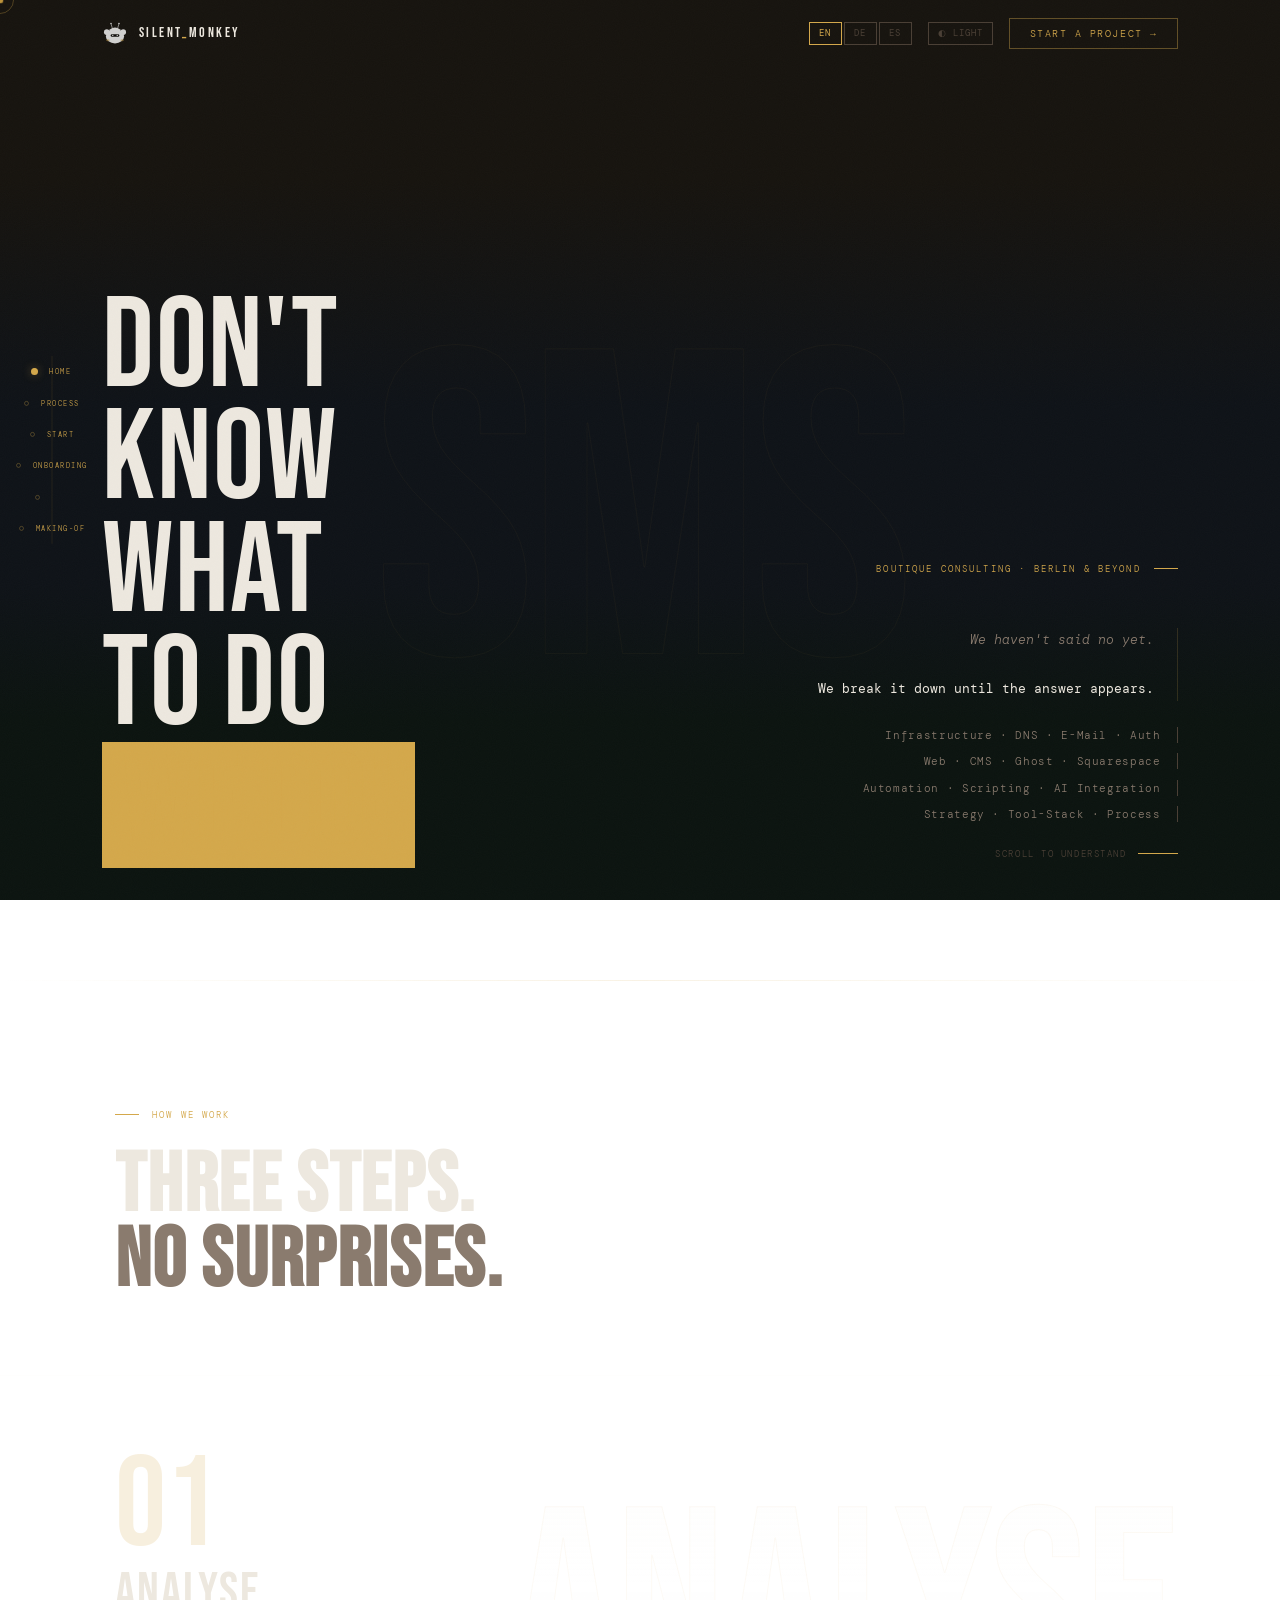
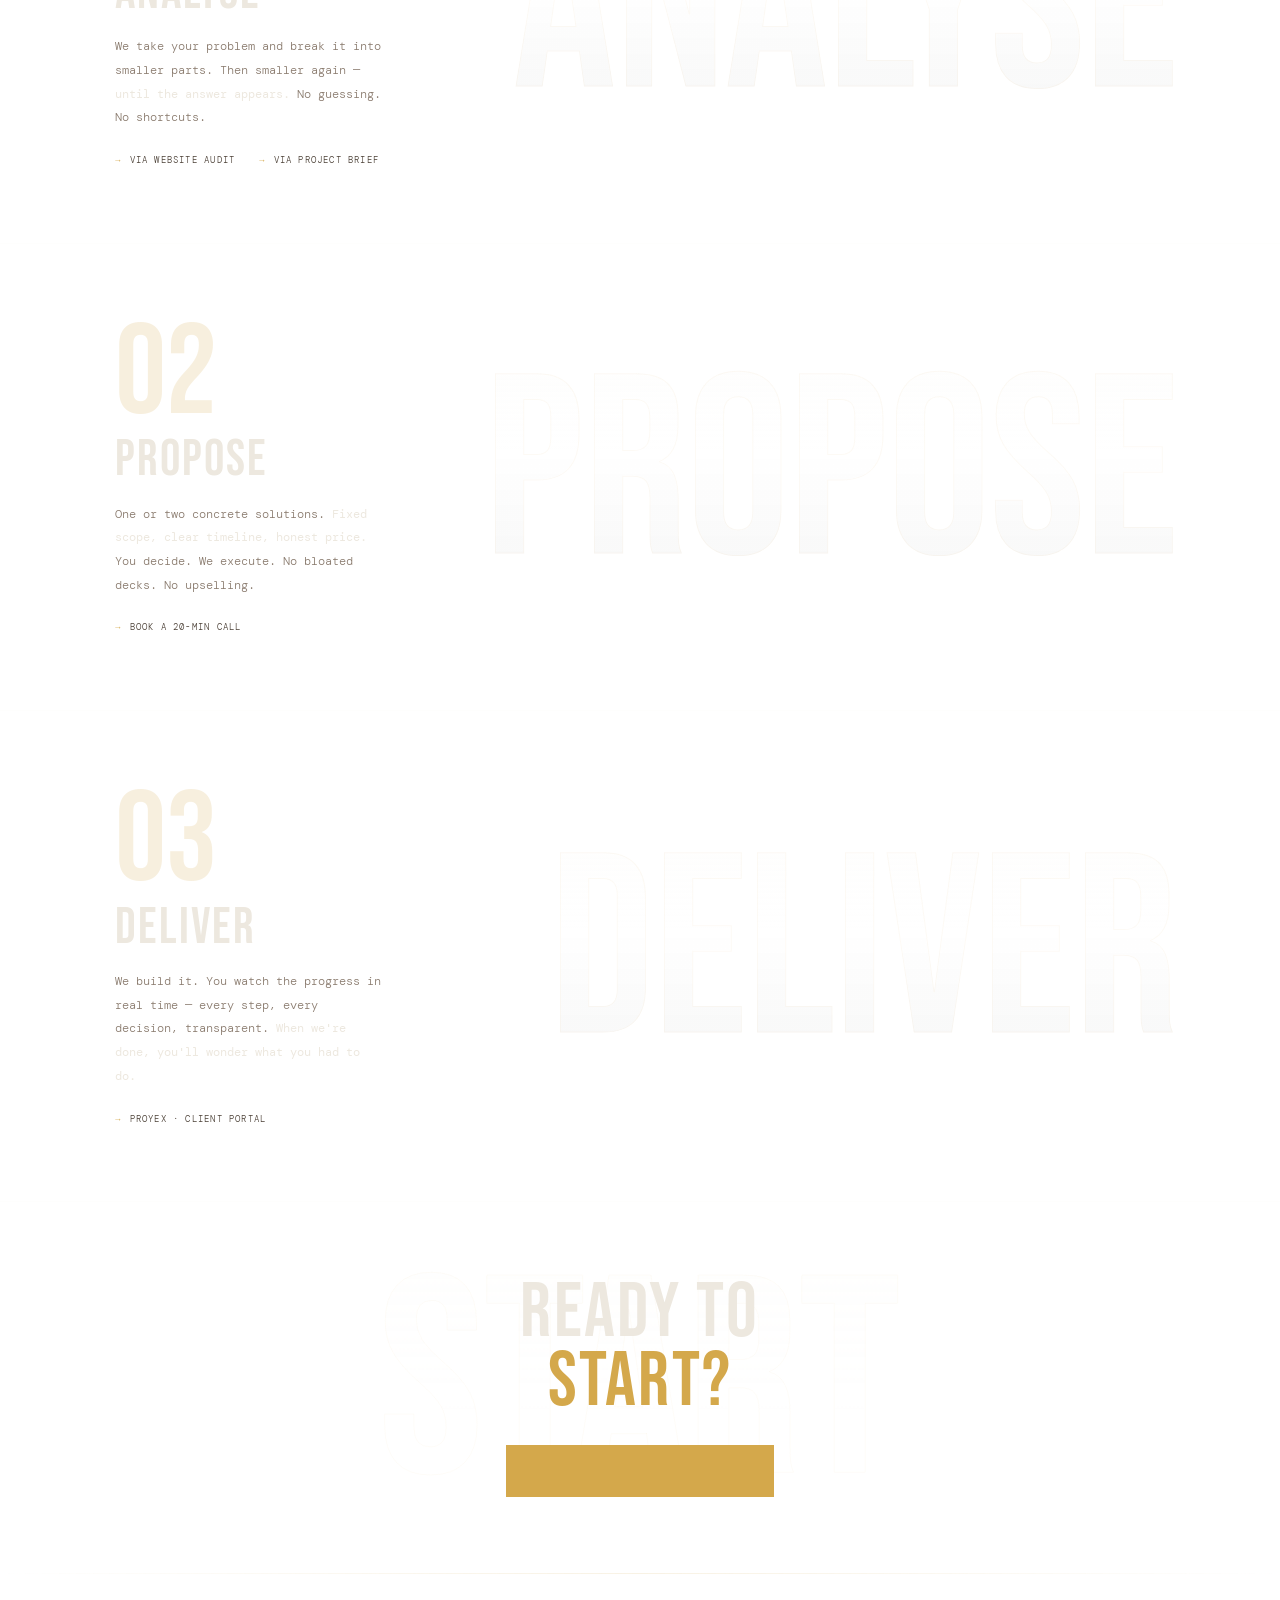
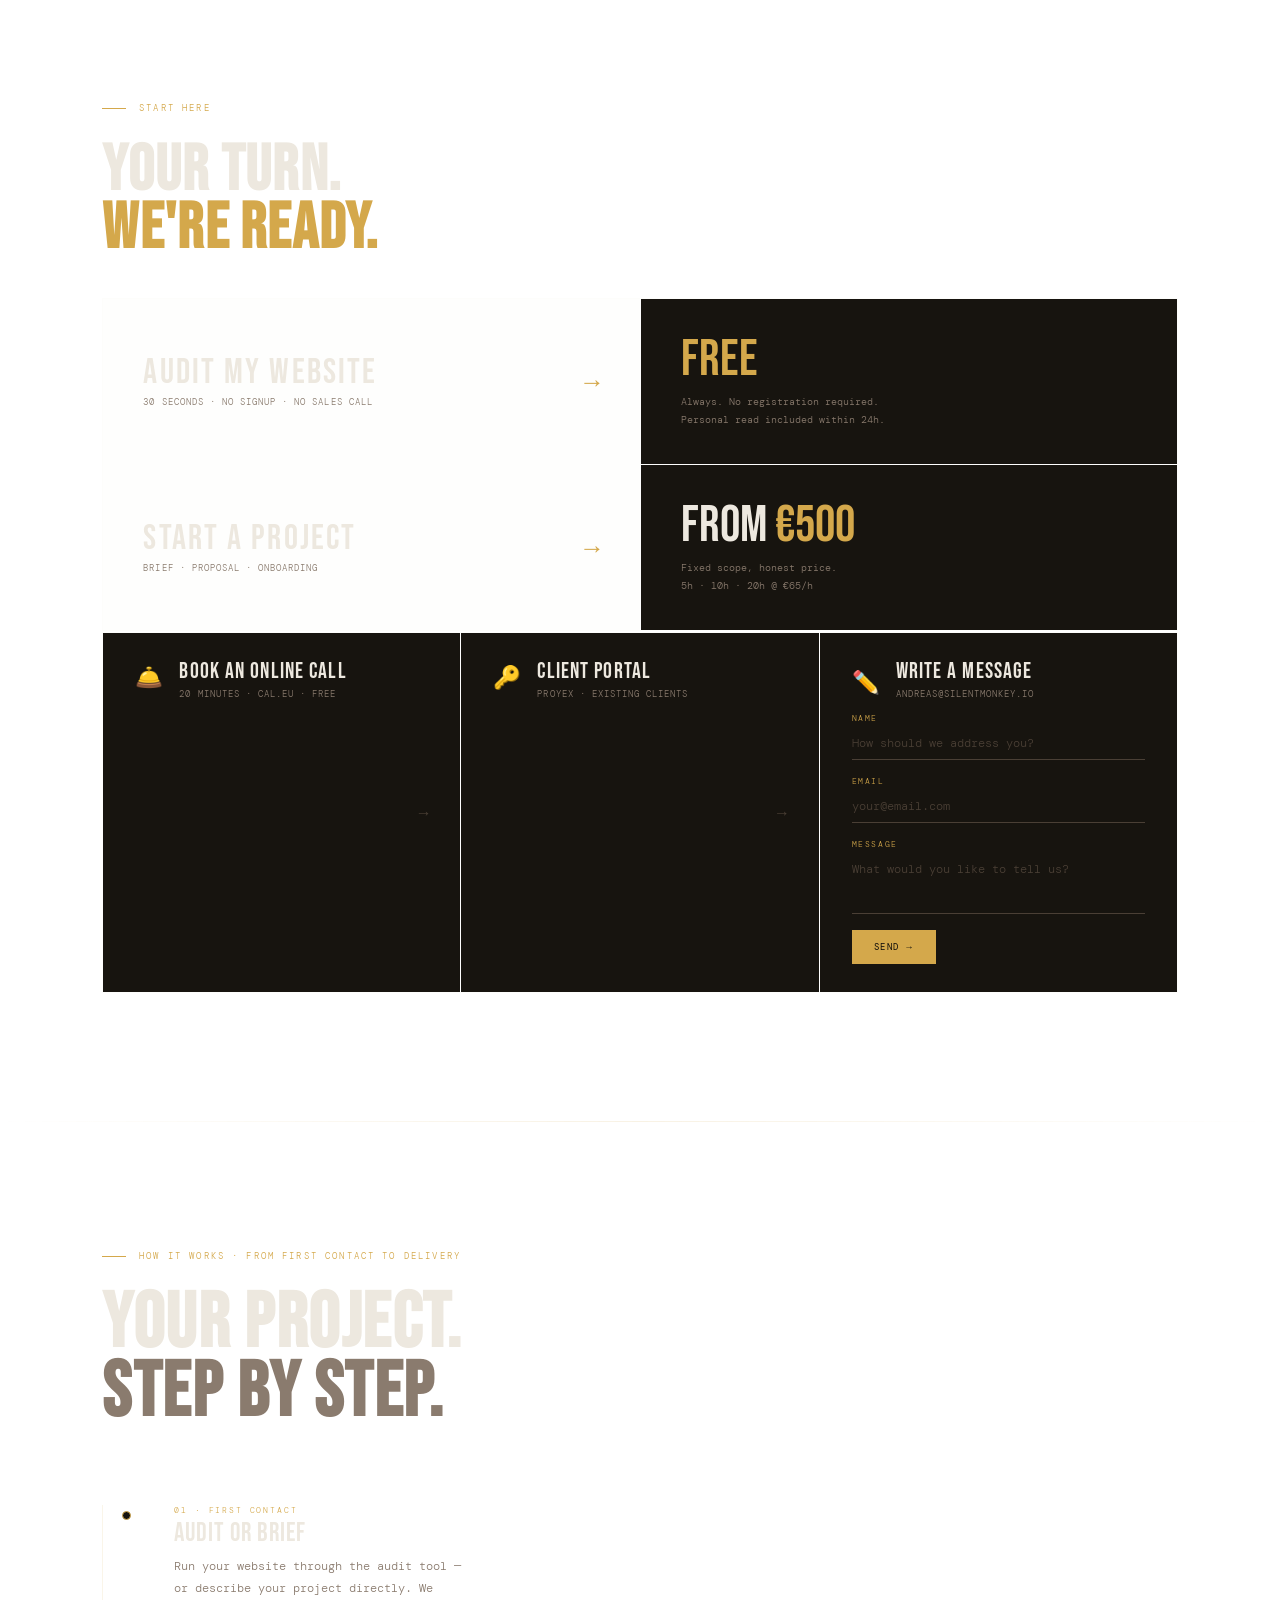
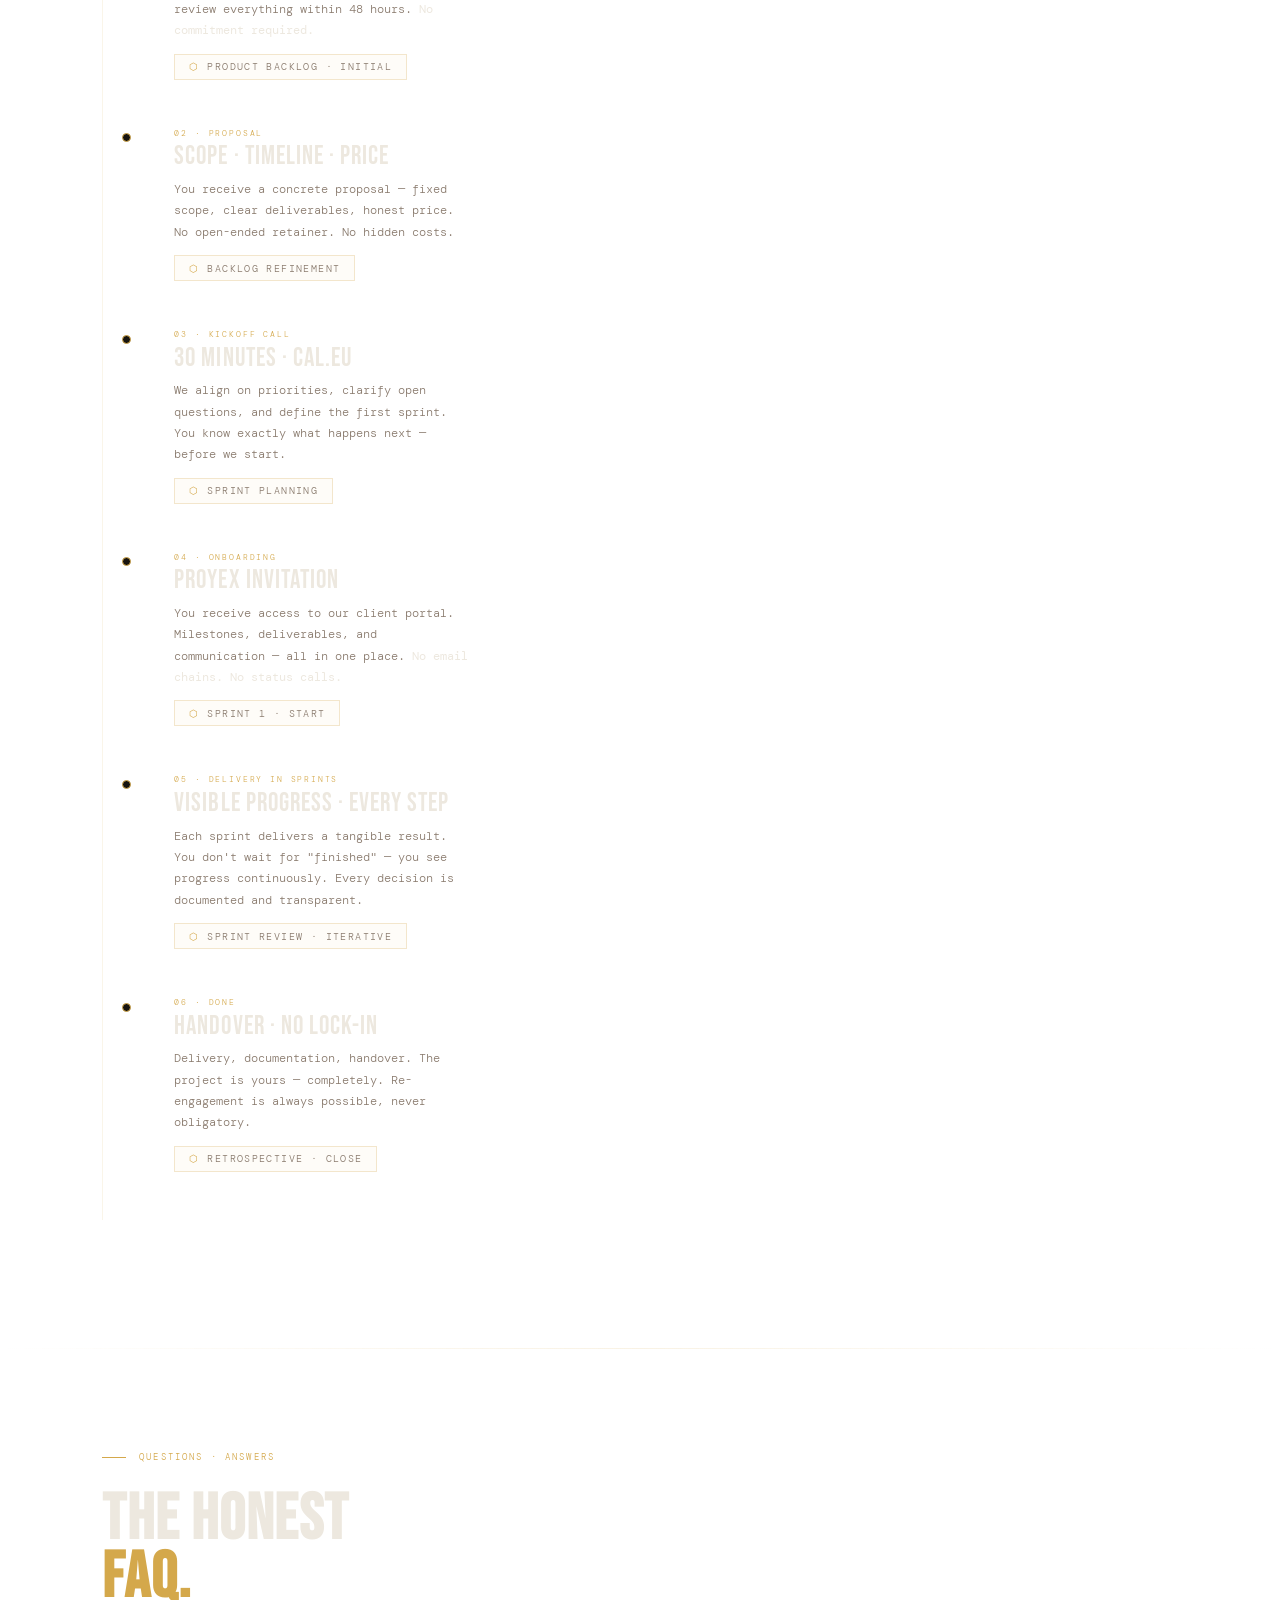
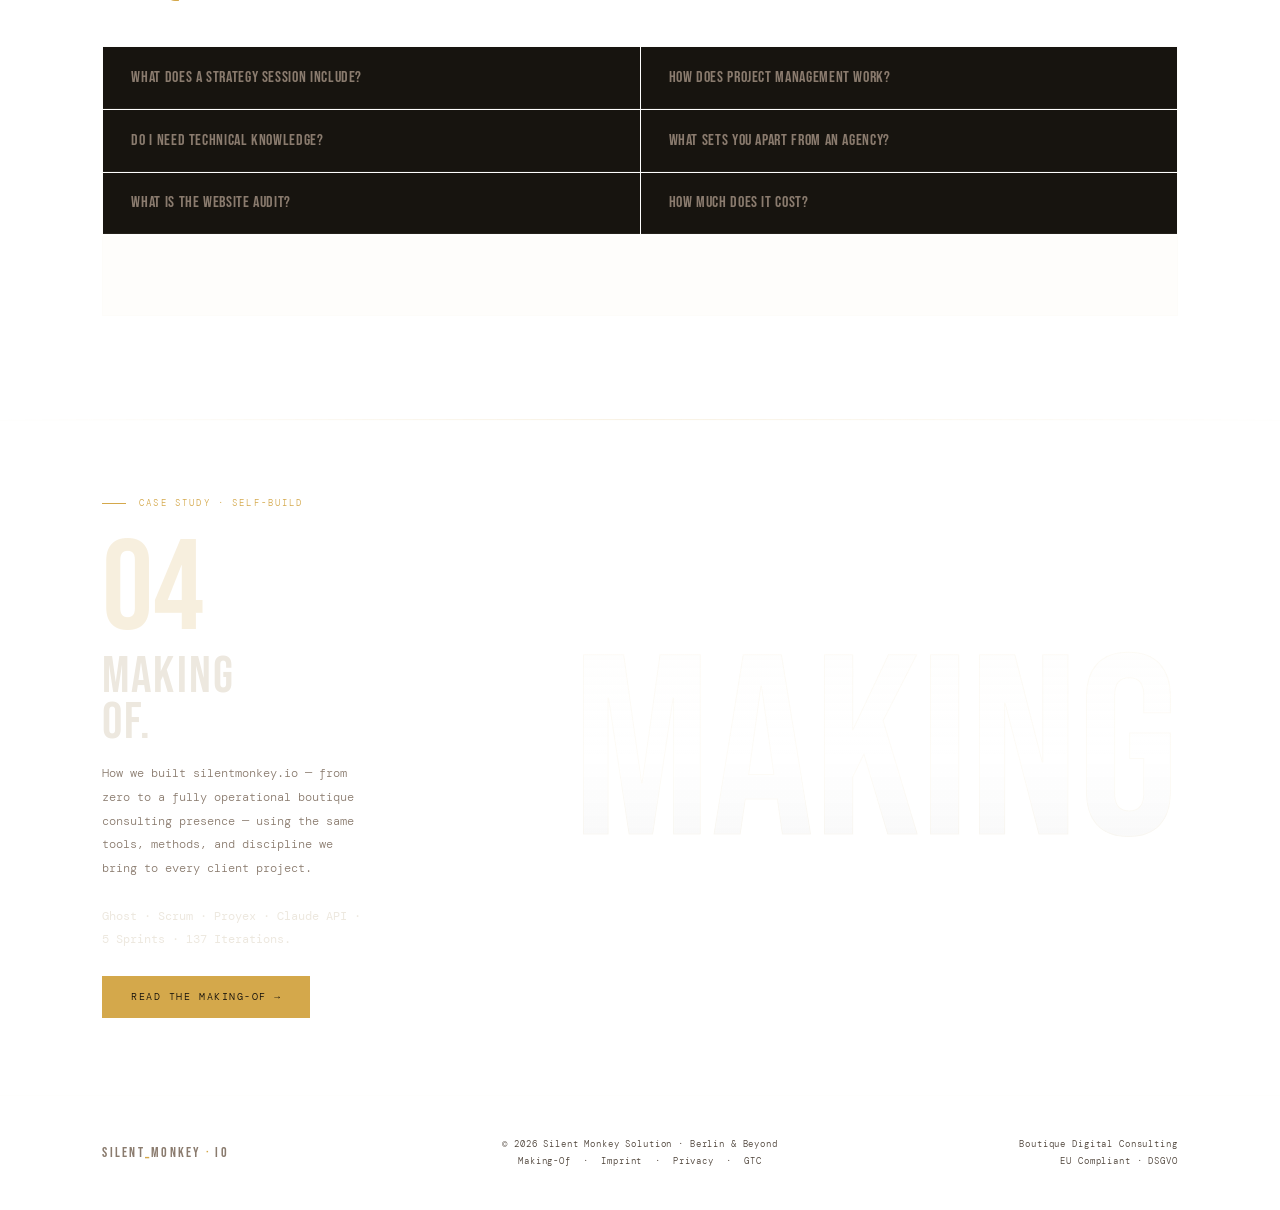
==== commit c9351a26: "Add files via upload" ====
--- a/index.html
+++ b/index.html
@@ -18,9 +18,9 @@
       --pad:    clamp(4rem, 8vw, 7rem);
       --pad-l:  clamp(4.5rem, 9vw, 8rem);
       --max-w:  1280px; /* left side accounts for dot nav */
-      --zone-1: #0e0c0a;
-      --zone-2: #080e14;
-      --zone-3: #08100e;
+      --zone-1: #17140f;
+      --zone-2: #0f1318;
+      --zone-3: #0c1410;
     }
 
     #zone-hero    { padding-left: var(--pad-l); }
@@ -71,57 +71,67 @@
       background-size: 180px;
     }
 
-    /* ── LIGHT MODE ── */
-    body.light {
-      --fg:     #1a1612;
-      --muted:  #6a5e52;
-      --dim:    #b0a090;
-      --zone-1: #e8e2d9;
-      --zone-2: #ddd7cc;
-      --zone-3: #d5cec4;
-    }
-    /* background-image on body uses var(--zone-*) so it updates automatically */
-    body.light .site-header { background: transparent; }
+    /* ── SMOOTH THEME TRANSITION ── */
+    body, .step, .cta-bridge, #zone-making, .site-header,
+    .start-grid, .contact-row, .contact-btn, .start-info-block,
+    .faq-grid-2col, .faq-q, .faq-answer-wrap, footer, .tl-dot,
+    .scrum-badge, .lbtn, .header-cta, .theme-btn {
+      transition: background .4s, color .4s, border-color .4s;
+    }
     body.light .site-header.on {
       background: rgba(232,226,217,.94);
-      border-color: rgba(26,22,18,.08);
+      border-color: rgba(26,22,18,.1);
     }
     body.light .sep {
-      background: linear-gradient(90deg, transparent, rgba(212,168,75,.25), transparent);
+      background: linear-gradient(90deg, transparent, rgba(212,168,75,.3), transparent);
     }
     body.light .step { border-top-color: rgba(26,22,18,.1); }
-    body.light .step:hover { background: rgba(212,168,75,.06); }
+    body.light .step:hover { background: rgba(212,168,75,.07); }
+    body.light .step-ghost {
+      background: linear-gradient(180deg, rgba(26,22,18,.09) 0%, rgba(232,226,217,0) 40%, rgba(200,195,185,.04) 100%);
+      -webkit-background-clip: text; background-clip: text;
+      -webkit-text-stroke-color: rgba(212,168,75,.22);
+    }
+    body.light .step:hover .step-ghost { -webkit-text-stroke-color: rgba(212,168,75,.45); }
     body.light .cta-bridge { border-top-color: rgba(26,22,18,.1); }
     body.light .cta-bridge-ghost {
-      background: linear-gradient(180deg, rgba(26,22,18,.04) 0%, rgba(232,226,217,0) 60%);
+      background: linear-gradient(180deg, rgba(26,22,18,.06) 0%, rgba(232,226,217,0) 60%);
       -webkit-background-clip: text; background-clip: text;
+      -webkit-text-stroke-color: rgba(212,168,75,.18);
     }
     body.light #zone-making { border-top-color: rgba(26,22,18,.1); }
-    body.light #zone-making:hover { background: rgba(212,168,75,.05); }
+    body.light #zone-making:hover { background: rgba(212,168,75,.06); }
+    body.light .making-ghost {
+      background: linear-gradient(180deg, rgba(26,22,18,.08) 0%, rgba(232,226,217,0) 50%, rgba(200,195,185,.04) 100%);
+      -webkit-background-clip: text; background-clip: text;
+      -webkit-text-stroke-color: rgba(212,168,75,.2);
+    }
+    body.light .hero-ghost { -webkit-text-stroke-color: rgba(212,168,75,.1); }
+    body.light .hero-label { color: #a87820; font-weight: 500; }
+    body.light .boutique-label { color: #7a6558; opacity: 1; }
     body.light .start-grid { background: rgba(26,22,18,.1); border-color: rgba(26,22,18,.1); }
     body.light .contact-row { background: rgba(26,22,18,.1); border-color: rgba(26,22,18,.1); }
     body.light .contact-btn { background: var(--zone-1); }
-    body.light .contact-btn:hover { background: rgba(212,168,75,.12); }
+    body.light .contact-btn:hover { background: rgba(212,168,75,.14); }
     body.light .start-info-block { background: var(--zone-2); }
     body.light .faq-grid-2col { background: rgba(26,22,18,.1); border-color: rgba(26,22,18,.1); }
     body.light .faq-q { background: var(--zone-1); border-bottom-color: rgba(26,22,18,.1); }
-    body.light .faq-answer-wrap { border-color: rgba(26,22,18,.1); background: rgba(212,168,75,.04); }
+    body.light .faq-q:hover { background: rgba(212,168,75,.07); }
+    body.light .faq-q.active { background: rgba(212,168,75,.1); }
+    body.light .faq-answer-wrap { border-color: rgba(26,22,18,.1); background: rgba(212,168,75,.05); }
     body.light footer { border-top-color: rgba(26,22,18,.1); }
-    body.light .timeline::before { background: rgba(212,168,75,.3); }
+    body.light .timeline::before { background: rgba(212,168,75,.35); }
     body.light .tl-dot { background: var(--zone-1); }
-    body.light .step-ghost {
-      background: linear-gradient(180deg, rgba(26,22,18,.06) 0%, rgba(232,226,217,0) 40%, rgba(200,195,185,.04) 100%);
-      -webkit-background-clip: text; background-clip: text;
-    }
-    body.light .making-ghost {
-      background: linear-gradient(180deg, rgba(26,22,18,.05) 0%, rgba(232,226,217,0) 50%, rgba(200,195,185,.04) 100%);
-      -webkit-background-clip: text; background-clip: text;
-    }
-    body.light .hero-ghost { -webkit-text-stroke-color: rgba(212,168,75,.07); }
-    body.light .scrum-badge { background: rgba(212,168,75,.07); border-color: rgba(212,168,75,.3); }
-    body.light .cf-field input, body.light .cf-field textarea { border-bottom-color: var(--dim); color: var(--fg); }
-    body.light .faq-q:hover { background: rgba(212,168,75,.05); }
-    body.light .faq-q.active { background: rgba(212,168,75,.08); }
+    body.light .scrum-badge { background: rgba(212,168,75,.08); border-color: rgba(212,168,75,.35); }
+    body.light .dot-nav { opacity: .7; }
+    body.light .dot-rail { background: rgba(212,168,75,.2); }
+    body.light .dot { border-color: rgba(212,168,75,.4); }
+    /* em elements (italic/muted headlines) — lighter in light mode, not darker */
+    body.light .process-head h2 em,
+    body.light .onboarding-h em,
+    body.light .faq-h em,
+    body.light .intake-h em,
+    body.light .cta-hl em { color: rgba(60,52,44,.62); }
 
     /* ── THEME TOGGLE BUTTON ── */
     .theme-btn {
@@ -1241,15 +1251,35 @@
   </footer>
 
   <script>
-    // ── THEME TOGGLE ──
+    // ── THEME TOGGLE — injects vars directly on :root for reliable repaint ──
+    const DARK = {
+      '--fg':     '#ede8df',
+      '--accent': '#d4a84b',
+      '--muted':  '#8a7b6e',
+      '--dim':    '#4a3f35',
+      '--zone-1': '#17140f',
+      '--zone-2': '#0f1318',
+      '--zone-3': '#0c1410',
+    };
+    const LIGHT = {
+      '--fg':     '#1a1612',
+      '--muted':  '#5a5048',
+      '--dim':    '#7a6e64',
+      '--accent': '#a87820',
+      '--zone-1': '#e8e2d9',
+      '--zone-2': '#ddd7cc',
+      '--zone-3': '#d5cec4',
+    };
+    let isLight = false;
+    function applyTheme(vars) {
+      const root = document.documentElement.style;
+      Object.entries(vars).forEach(([k, v]) => root.setProperty(k, v));
+    }
     function toggleTheme() {
-      const isLight = document.body.classList.toggle('light');
-      const btn = document.getElementById('themeToggle');
-      btn.textContent = isLight ? '◐ DARK' : '◐ LIGHT';
-      // Force background-image repaint — CSS vars in gradients need this on some browsers
-      const bi = getComputedStyle(document.body).backgroundImage;
-      document.body.style.backgroundImage = 'none';
-      requestAnimationFrame(() => { document.body.style.backgroundImage = ''; });
+      isLight = !isLight;
+      applyTheme(isLight ? LIGHT : DARK);
+      document.body.classList.toggle('light', isLight);
+      document.getElementById('themeToggle').textContent = isLight ? '◐ DARK' : '◐ LIGHT';
     }
 
     // ── DIALOG-EFFEKT: CTA BRIDGE — reveals once on first hover ──
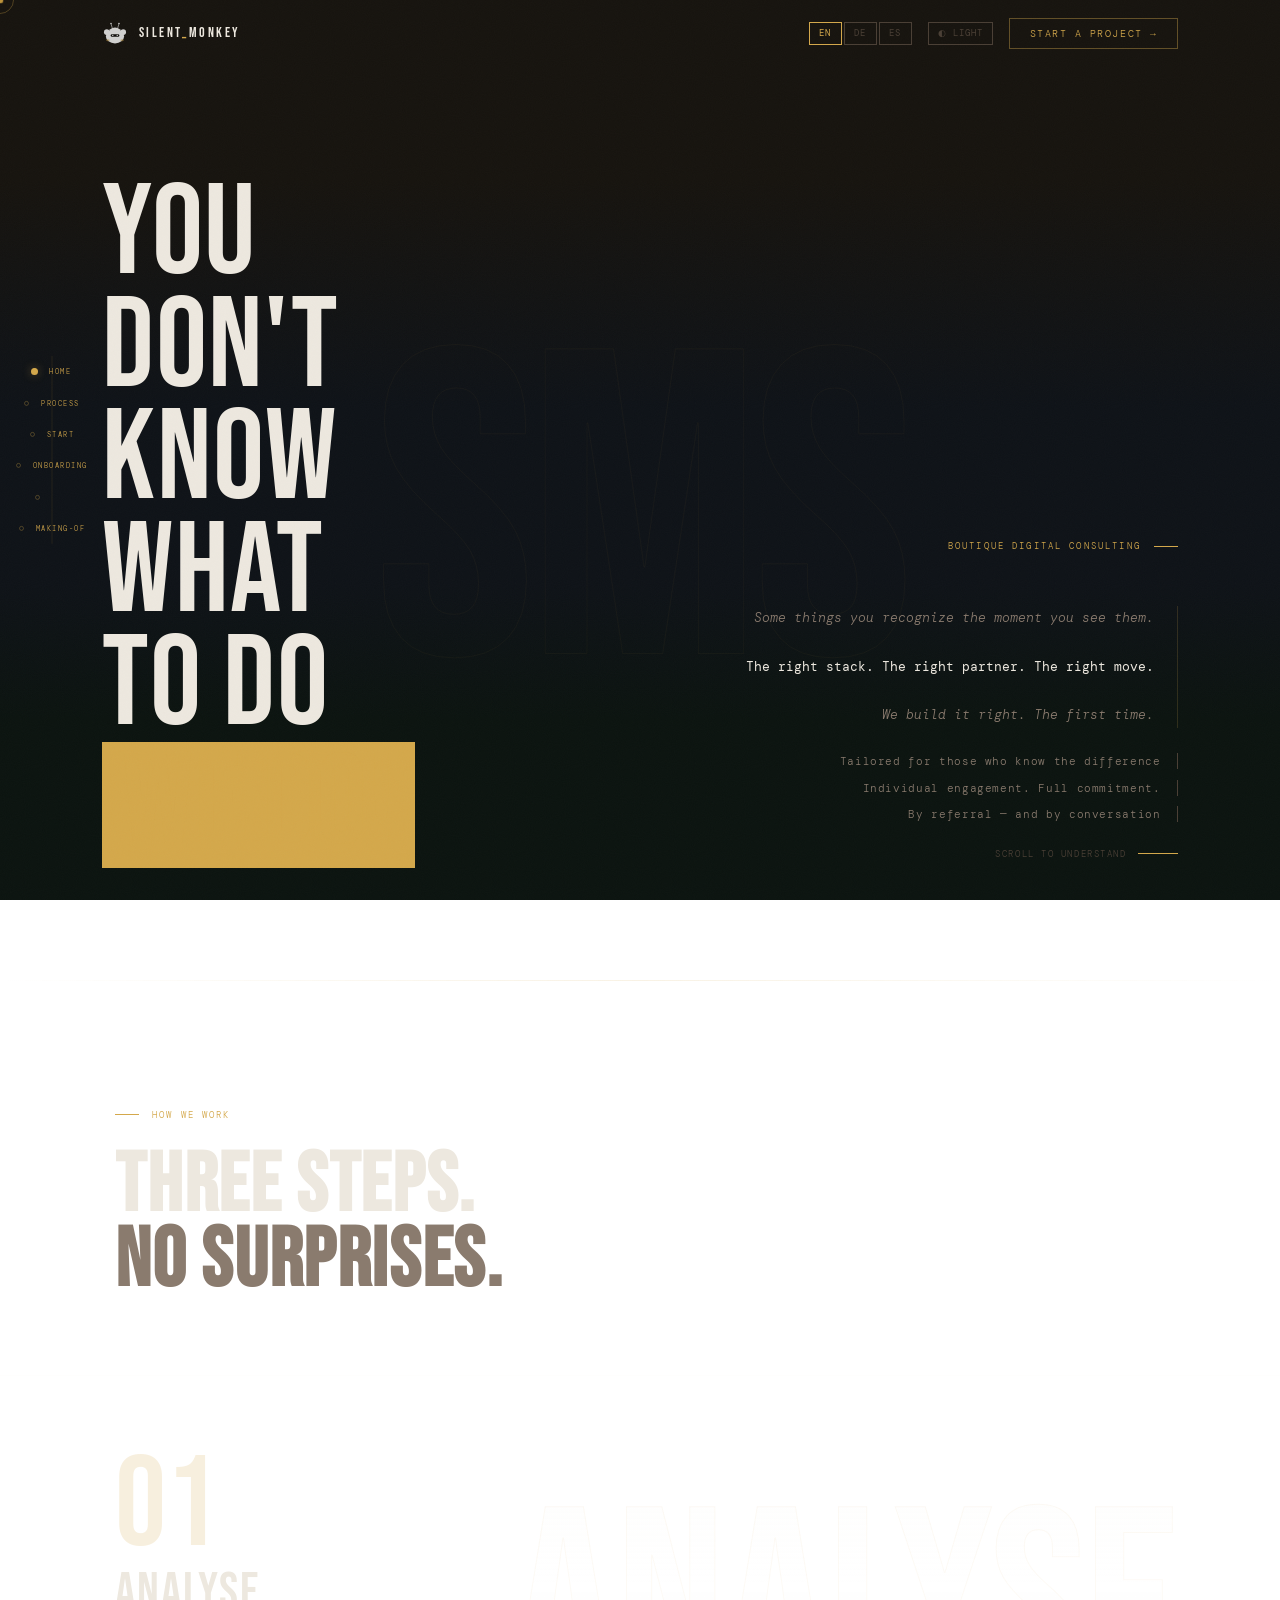
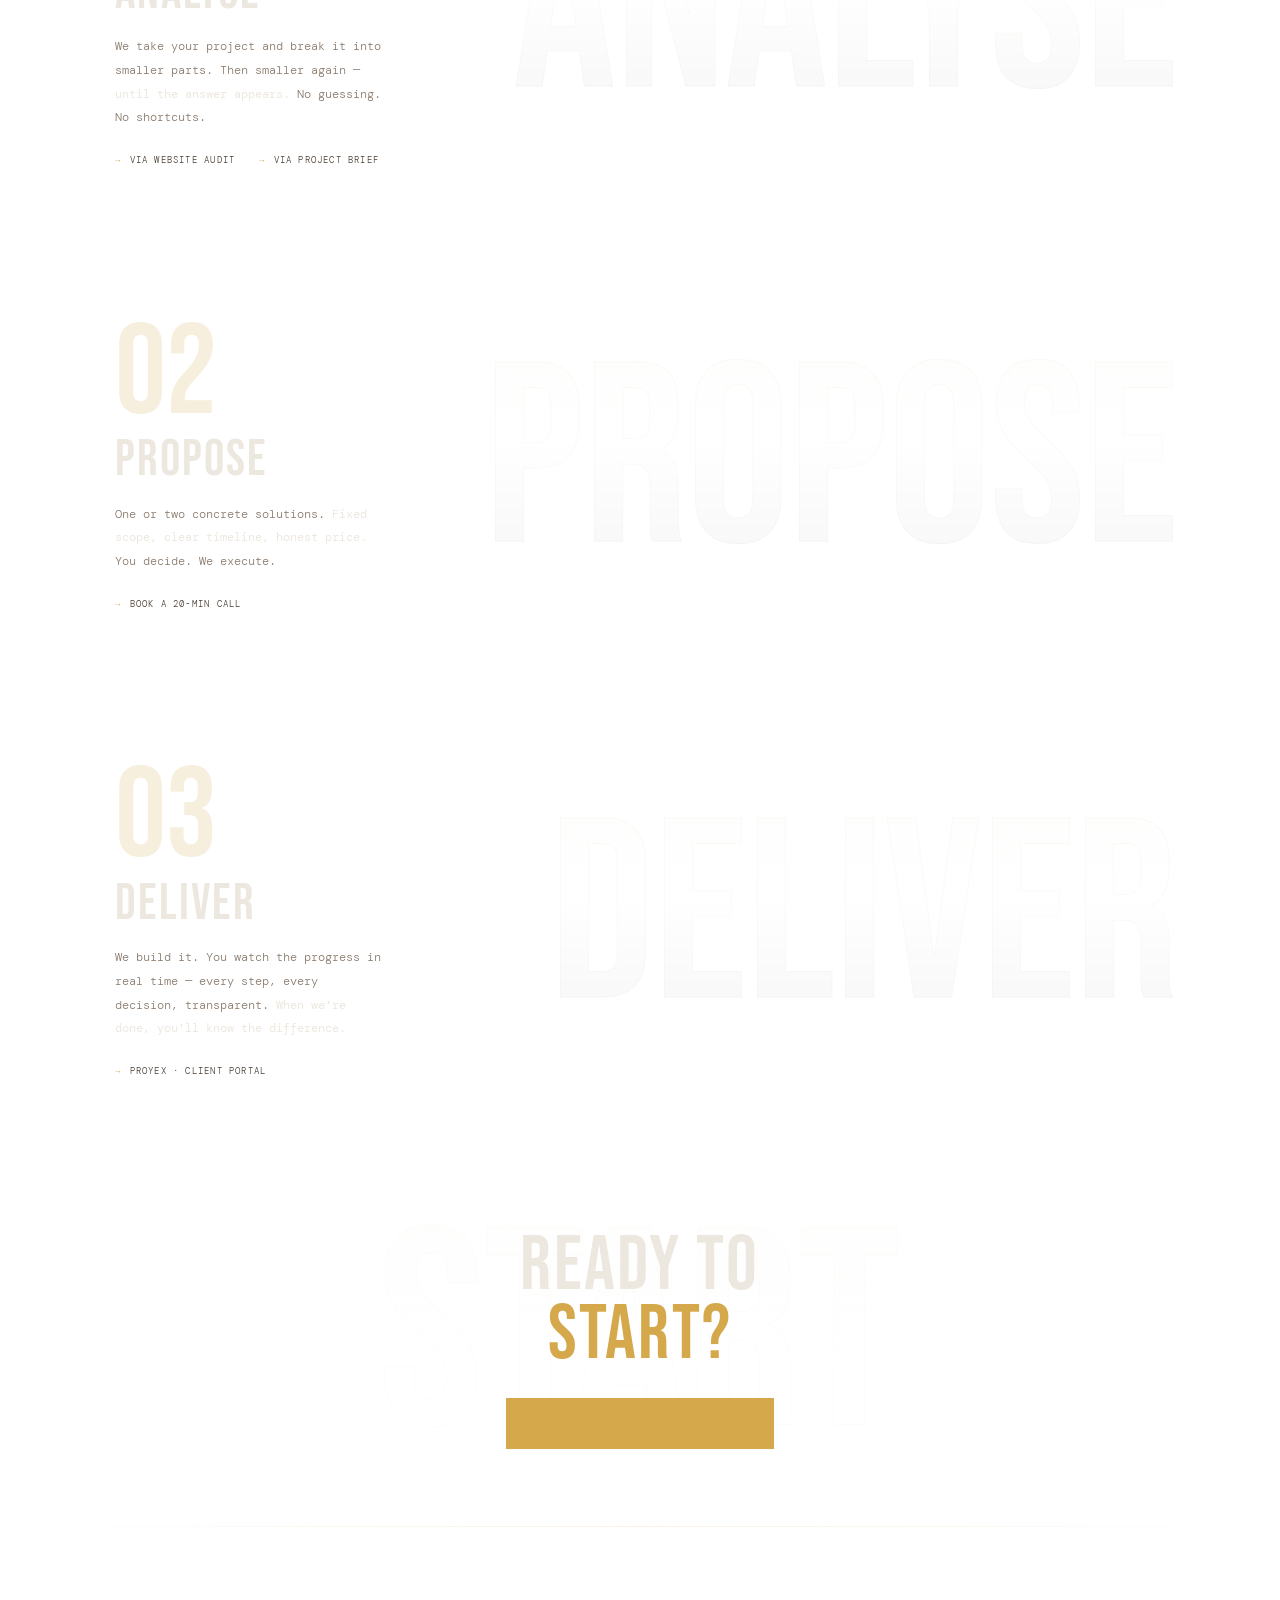
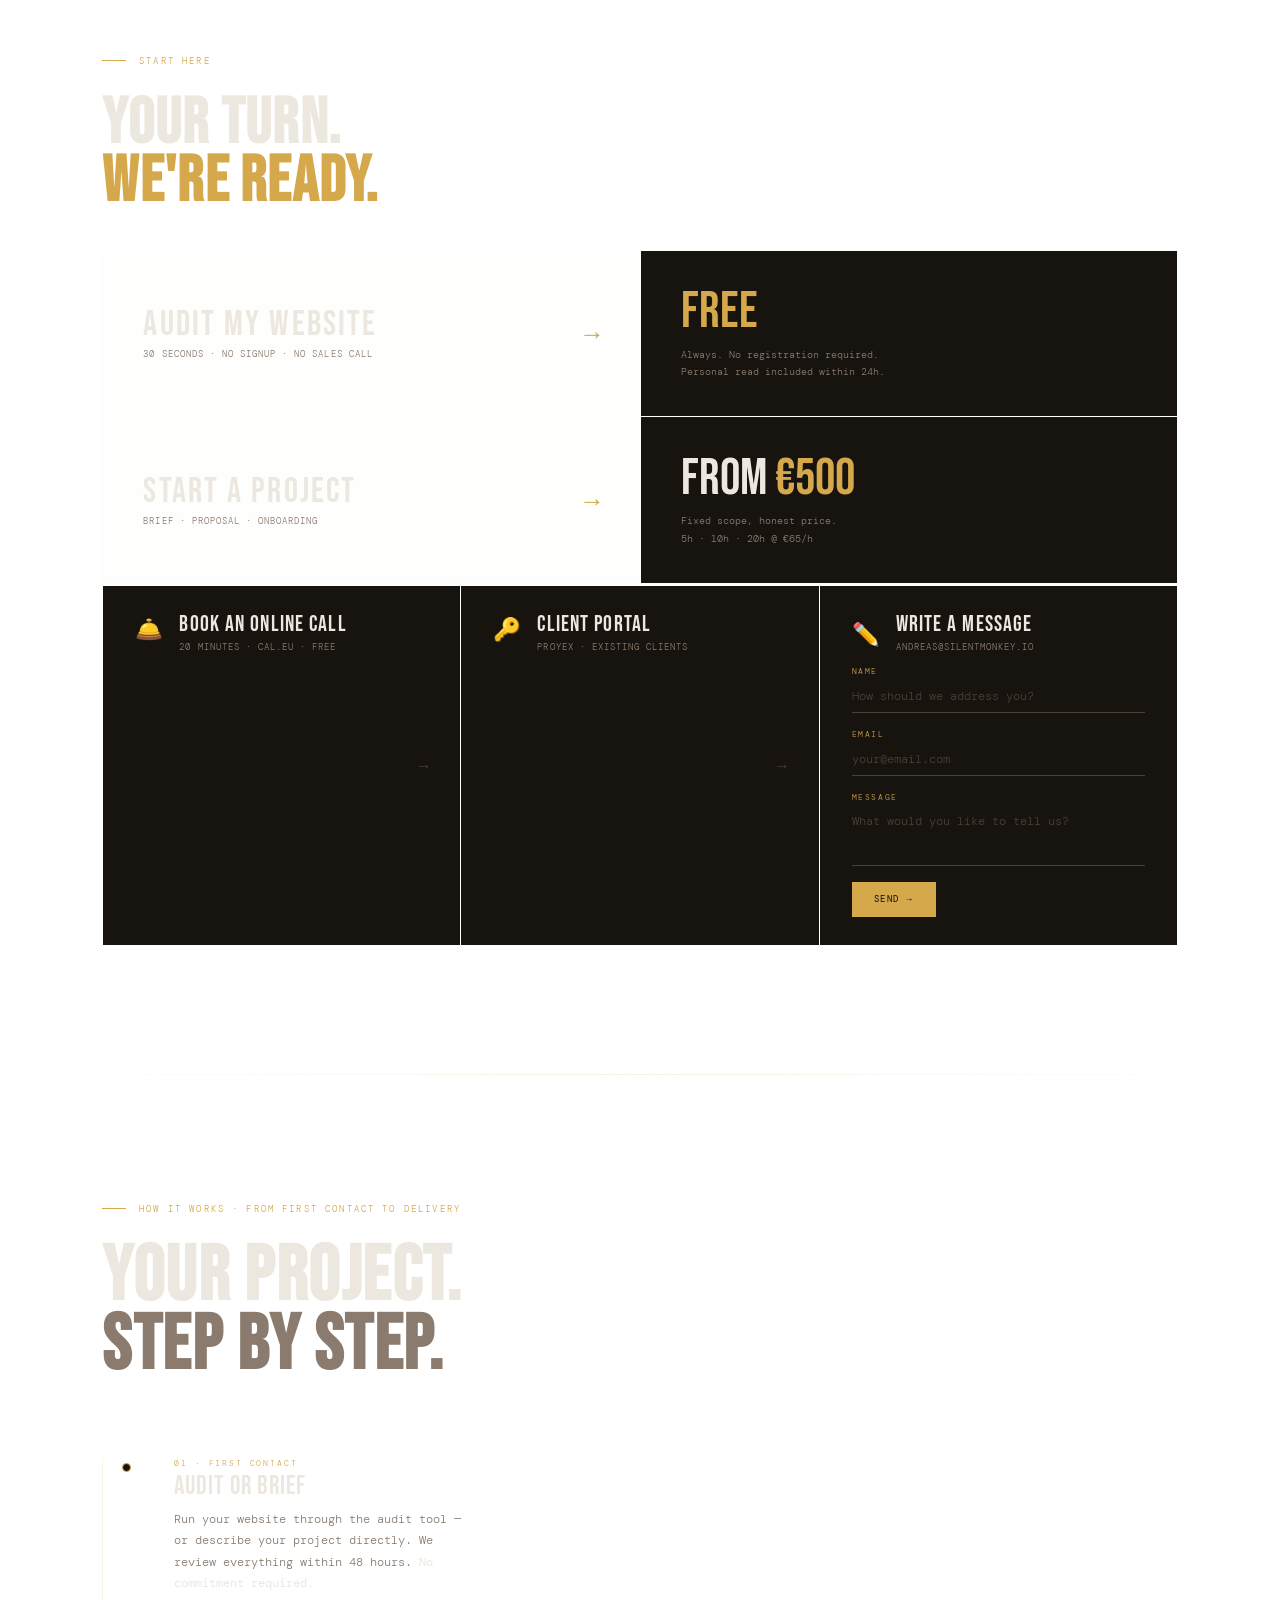
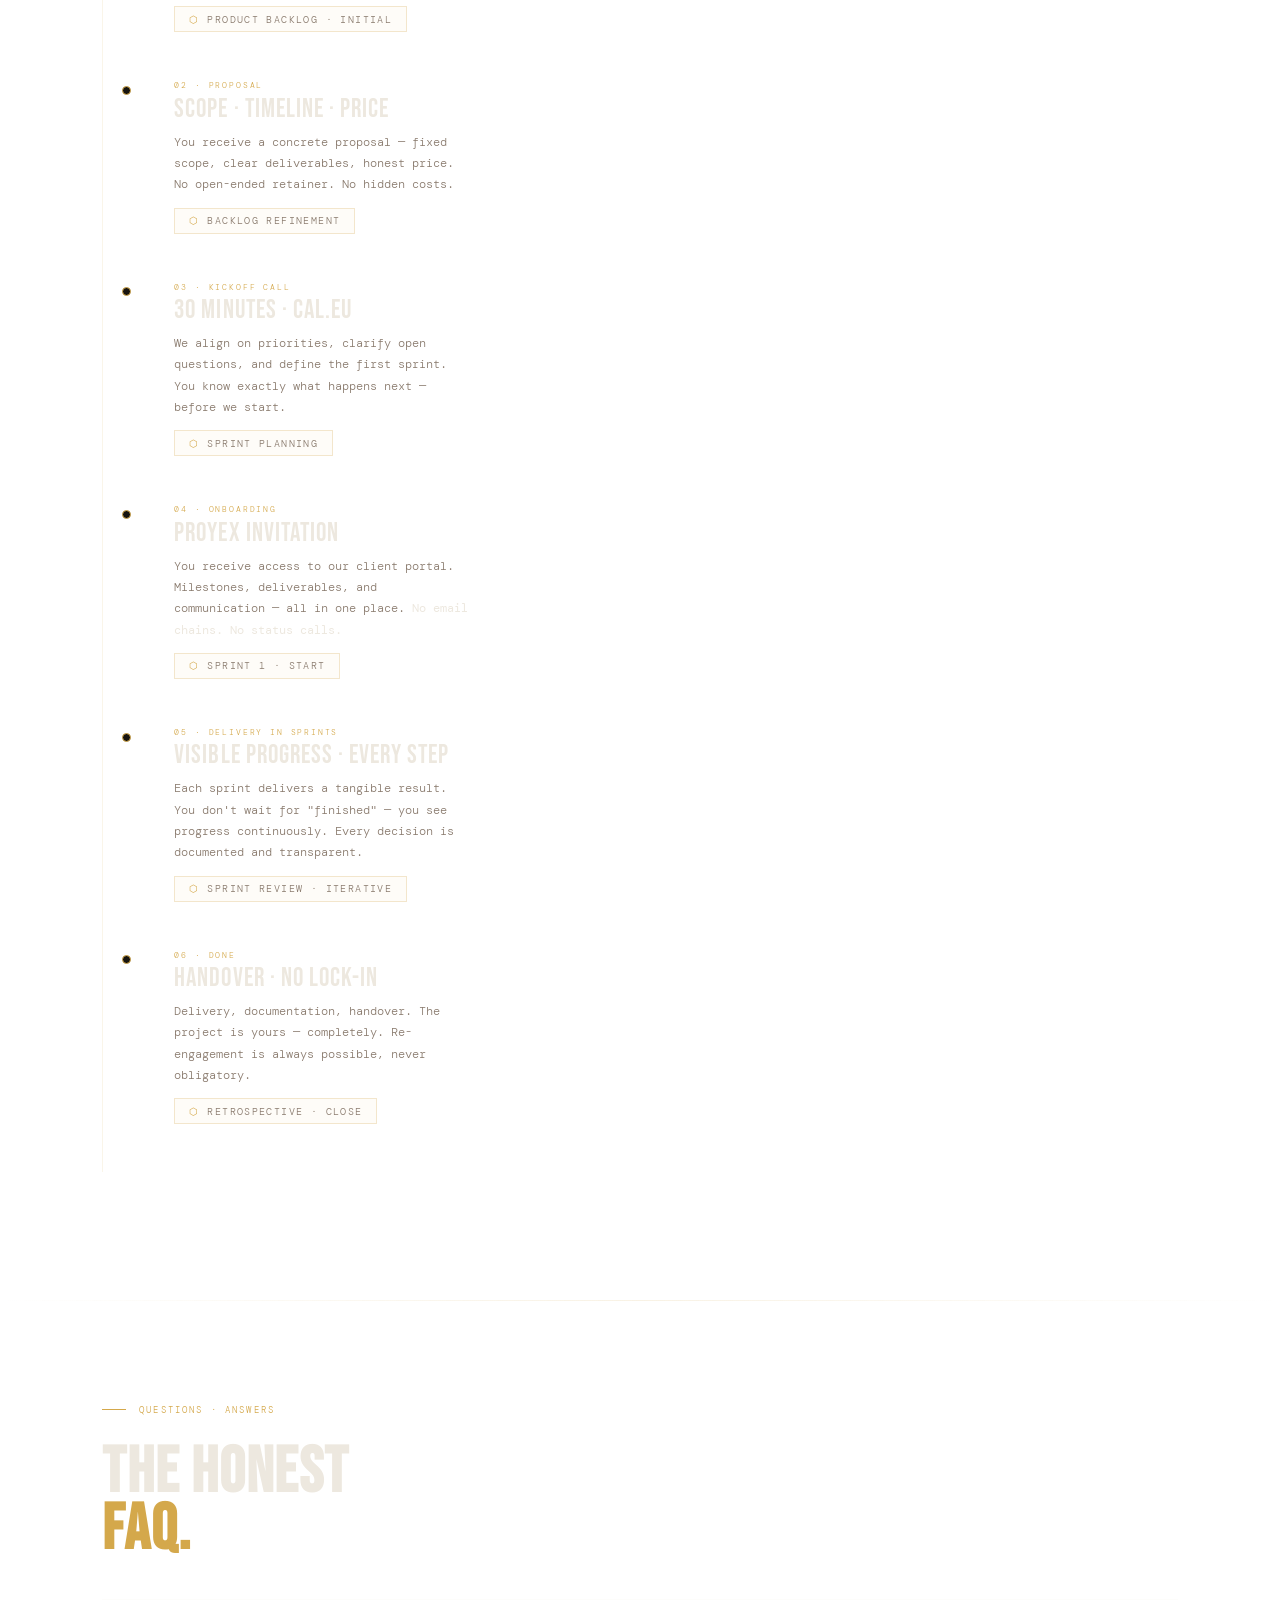
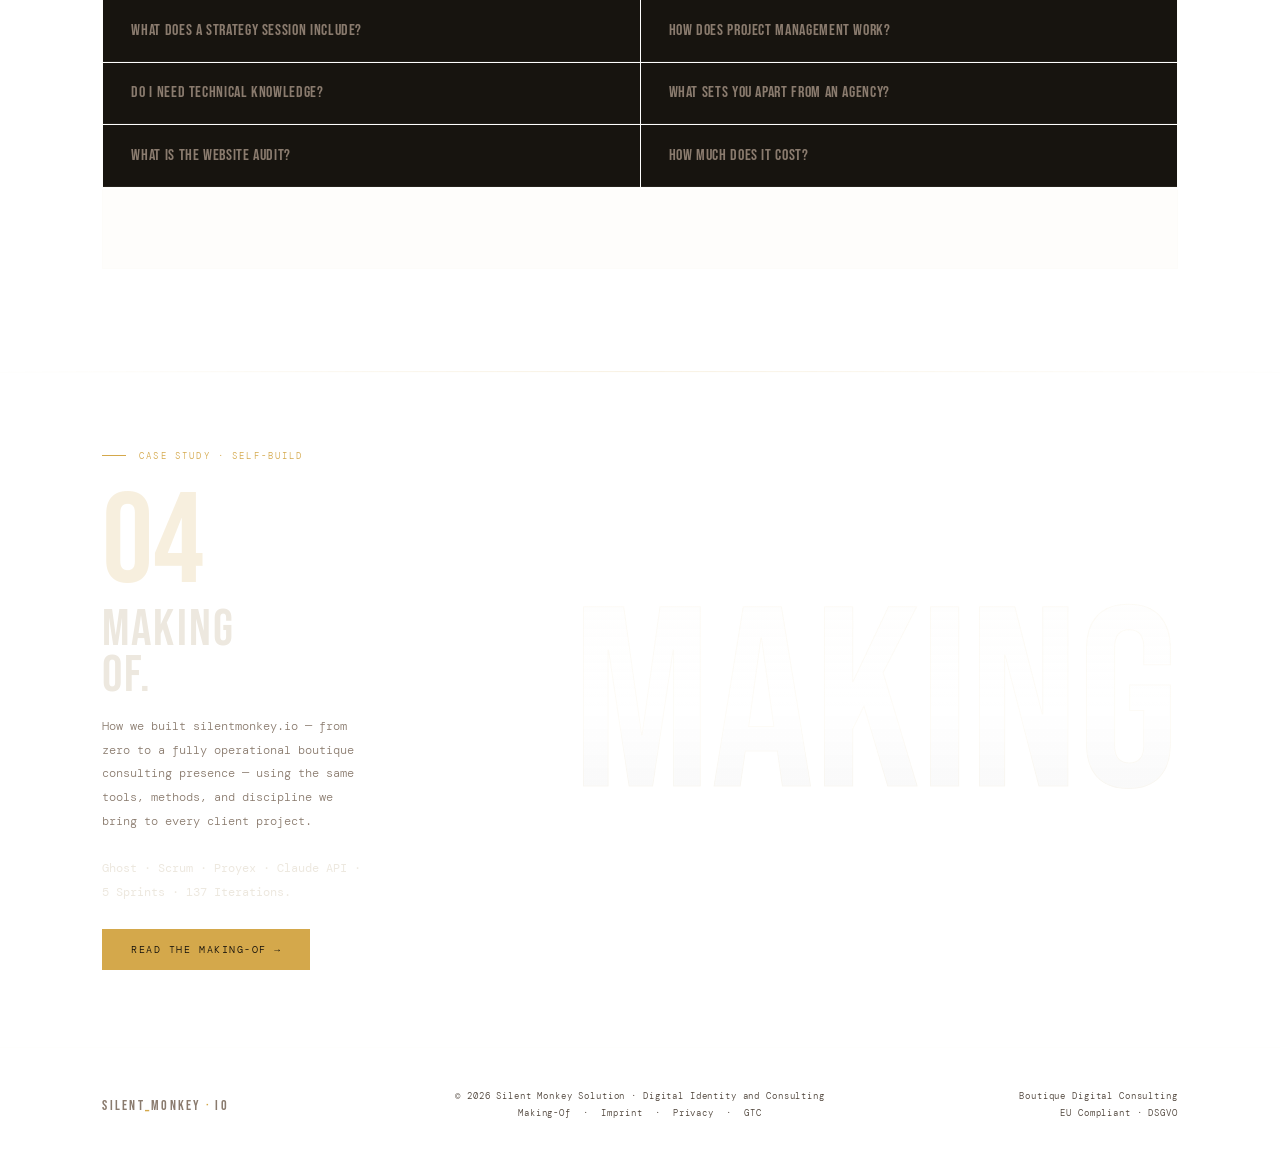
==== commit 81de0fa2: "Add files via upload Mit 'Consulting' erweitert" ====
--- a/index.html
+++ b/index.html
@@ -938,17 +938,18 @@
           <span class="wedo-block" id="wedoBlock">WE DO!</span>
         </div>
       </div>
+
       <div class="hero-aside rv d1">
-        <p class="tag" data-i="hero-tag">Boutique Consulting · Berlin & Beyond</p>
+        <p class="tag" data-i="hero-tag">Boutique Digital Consulting</p>
         <p class="hero-claim" data-i="hero-claim">
-          We haven't said no yet.<br><br>
-          <strong>We break it down until the answer appears.</strong>
+          Some things you recognize the moment you see them.<br><br>
+          <strong>The right stack. The right partner. The right move.</strong><br><br>
+          We build it right. The first time.
         </p>
         <div class="hero-statements">
-          <p class="statement">Infrastructure · DNS · E-Mail · Auth</p>
-          <p class="statement">Web · CMS · Ghost · Squarespace</p>
-          <p class="statement">Automation · Scripting · AI Integration</p>
-          <p class="statement">Strategy · Tool-Stack · Process</p>
+          <p class="statement">Tailored for those who know the difference</p>
+          <p class="statement">Individual engagement. Full commitment.</p>
+          <p class="statement">By referral — and by conversation</p>
         </div>
         <div class="scan">
           <div class="scan-line"></div>
@@ -976,7 +977,7 @@
         <div class="step-n">01</div>
         <div class="step-title">ANALYSE</div>
         <p class="step-body">
-          We take your problem and break it into smaller parts.
+          We take your project and break it into smaller parts.
           Then smaller again — <strong>until the answer appears.</strong>
           No guessing. No shortcuts.
         </p>
@@ -995,7 +996,7 @@
         <p class="step-body">
           One or two concrete solutions.
           <strong>Fixed scope, clear timeline, honest price.</strong>
-          You decide. We execute. No bloated decks. No upselling.
+          You decide. We execute.
         </p>
         <div class="step-paths">
           <a href="https://cal.eu/silent-monkey/silent-monkey-audit" target="_blank" class="path-hint">Book a 20-min call</a>
@@ -1011,7 +1012,7 @@
         <p class="step-body">
           We build it. You watch the progress in real time —
           every step, every decision, transparent.
-          <strong>When we're done, you'll wonder what you had to do.</strong>
+          <strong>When we're done, you'll know the difference.</strong>
         </p>
         <div class="step-paths">
           <a href="https://portal.silentmonkey.io" target="_blank" class="path-hint">Proyex · Client Portal</a>
@@ -1238,7 +1239,7 @@
   <footer>
     <div class="f-brand">SILENT<b>_</b>MONKEY <b>·</b> IO</div>
     <div class="f-c">
-      © 2026 Silent Monkey Solution · Berlin & Beyond<br>
+      © 2026 Silent Monkey Solution · Digital Identity and Consulting<br>
       <a href="/making-of.html" class="f-link">Making-Of</a>
       <span style="color:var(--dim);padding:0 .4rem;">·</span>
       <a href="https://www.silentmonkey.io/impresssum" class="f-link">Imprint</a>
@@ -1336,8 +1337,8 @@
     const translations = {
       en: {
         'nav-cta': 'Start a project →',
-        'hero-tag': 'Boutique Consulting · Berlin & Beyond',
-        'hero-claim': 'We haven\'t said no yet.<br><br><strong>We break it down until the answer appears.</strong>',
+        'hero-tag': 'Boutique Digital Consulting',
+        'hero-claim': 'Some things you recognize the moment you see them.<br><br><strong>The right stack. The right partner. The right move.</strong><br><br>We build it right. The first time.',
         'process-title': 'THREE STEPS.',
         'process-sub': 'No surprises.',
         'cta-ready': 'READY TO',
